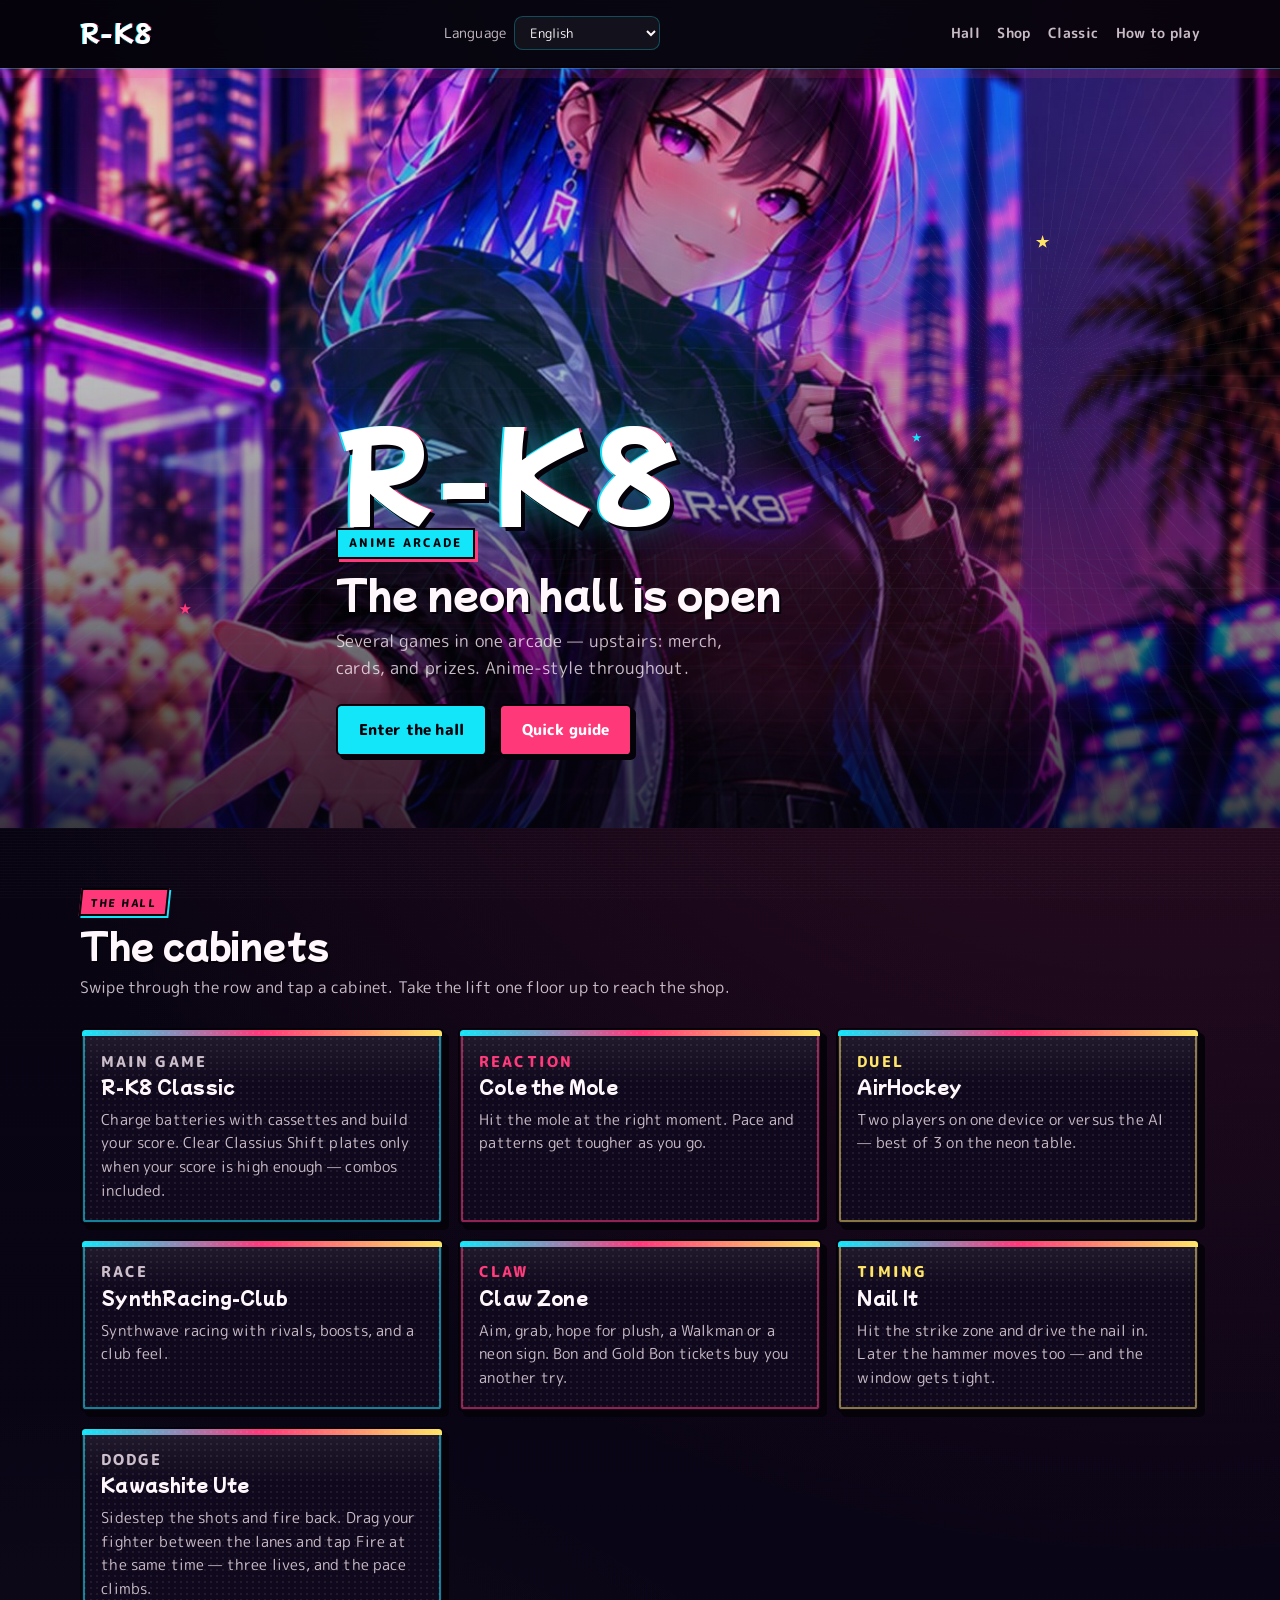
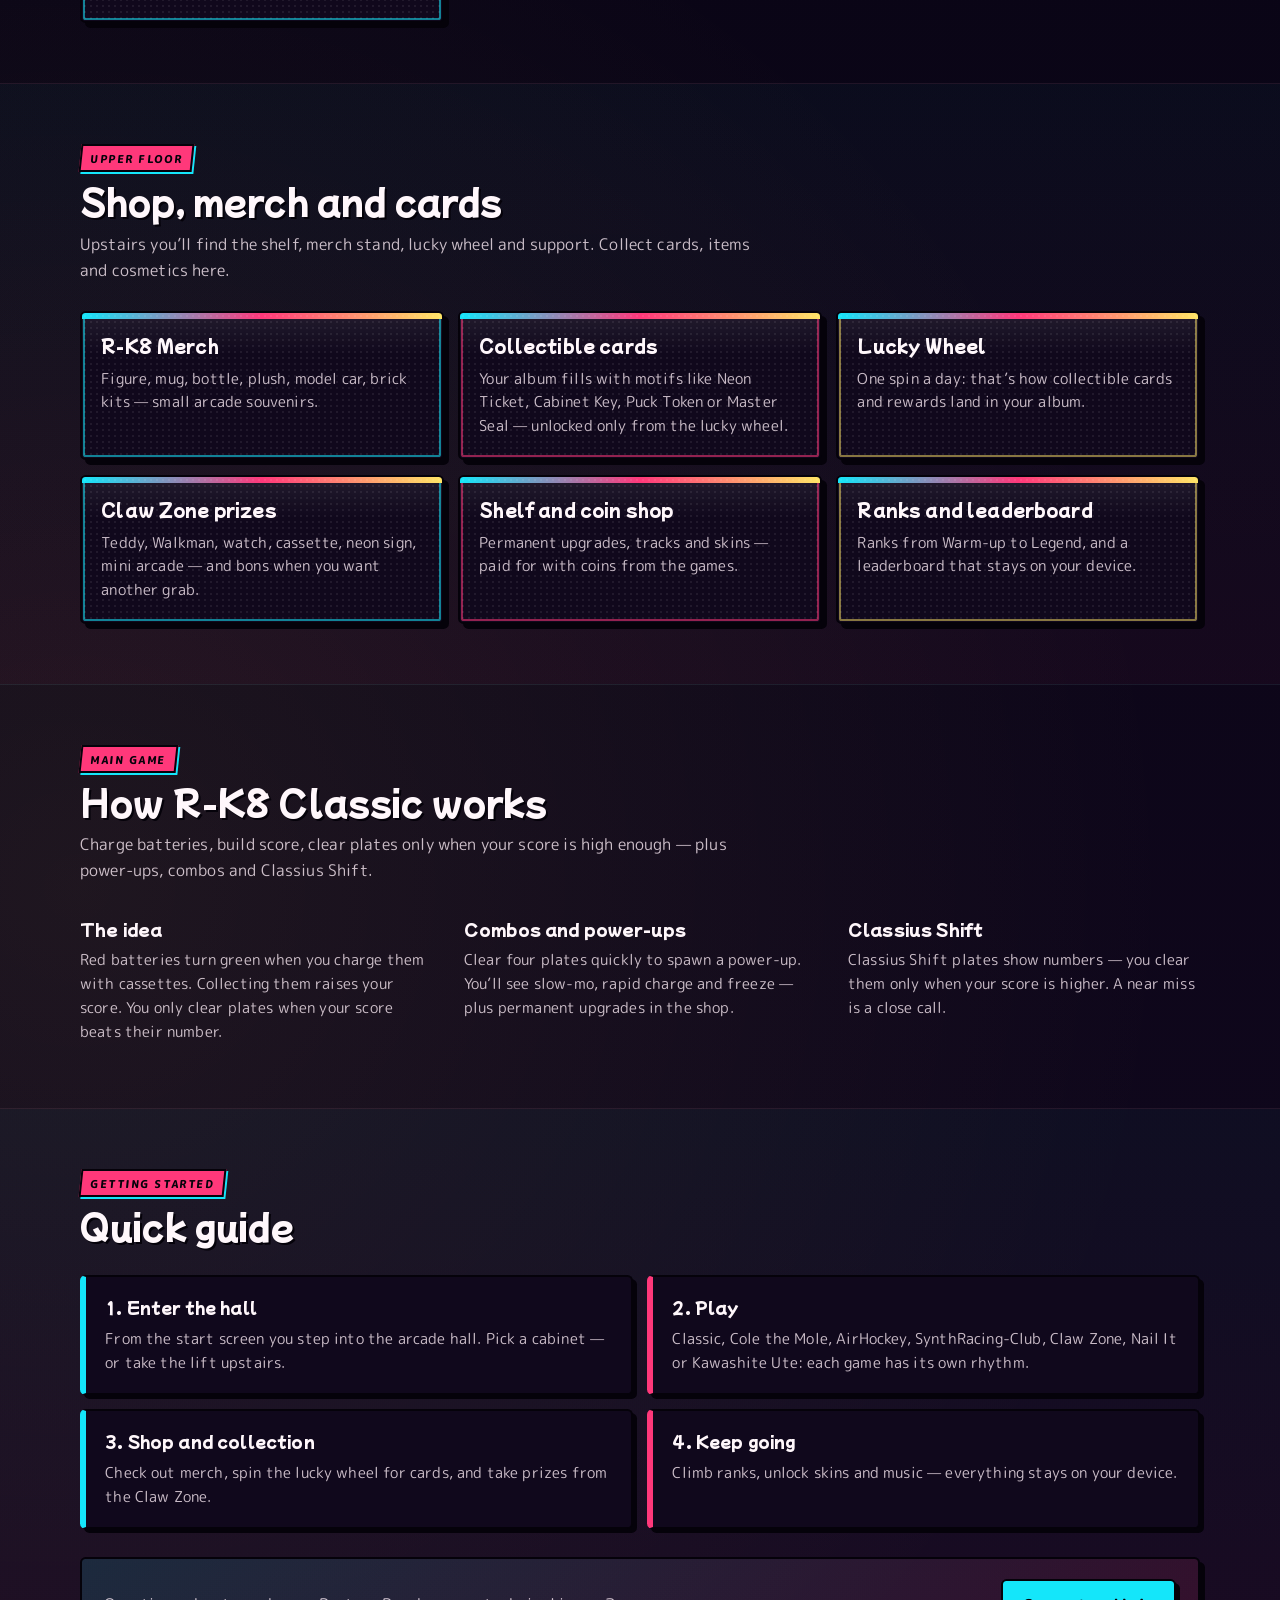
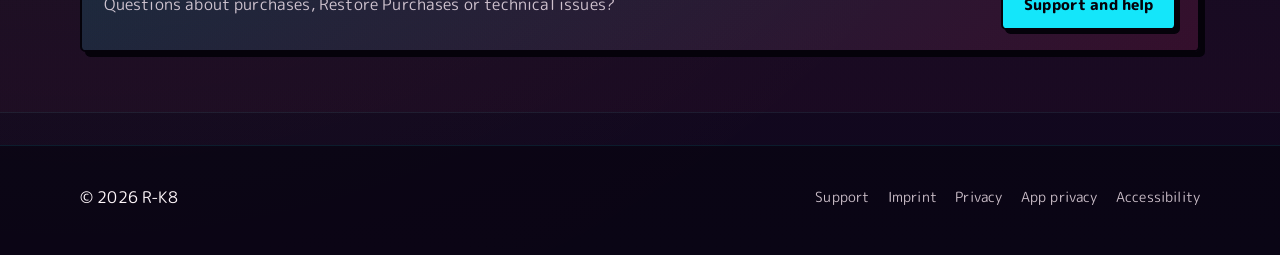
==== index.html @ fbc9bd02 "Add files via upload" ====
<!doctype html>
<html lang="de">
  <head>
    <meta charset="UTF-8" />
    <meta name="viewport" content="width=device-width, initial-scale=1.0" />
    <meta
      name="description"
      data-i18n-meta="metaDescIndex"
      content="R-K8 ist eine Anime-Arcade-Halle fürs iPhone: Classic, Cole the Mole, AirHockey, SynthRacing-Club, Claw Zone, Nail It und Kawashite Ute — dazu Merch, Sammelkarten und Preise."
    />
    <meta name="color-scheme" content="dark" />
    <title data-i18n="metaTitleIndex">R-K8 — Anime-Arcade für iOS</title>
    <link rel="preconnect" href="https://fonts.googleapis.com" />
    <link rel="preconnect" href="https://fonts.gstatic.com" crossorigin />
    <link
      href="https://fonts.googleapis.com/css2?family=M+PLUS+Rounded+1c:wght@400;500;700;800&family=Mochiy+Pop+One&family=Syne:wght@600;700;800&display=swap"
      rel="stylesheet"
    />
    <link rel="stylesheet" href="./styles.css" />
  </head>
  <body class="anime-site">
    <a class="skip-link" href="#main-content" data-i18n="skip">Zum Inhalt springen</a>
    <div class="anime-screen-tone" aria-hidden="true"></div>

    <header class="site-header">
      <nav class="container nav">
        <a class="brand" href="./index.html" aria-label="Startseite">
          <span class="brand-mark">R-K8</span>
        </a>
        <label class="lang-wrap">
          <span data-i18n="langLabel">Sprache</span>
          <select id="language-picker" aria-label="Sprache"></select>
        </label>
        <ul class="nav-links">
          <li><a href="#hall" data-i18n="navHall">Halle</a></li>
          <li><a href="#shop" data-i18n="navShop">Shop</a></li>
          <li><a href="#classic" data-i18n="navClassic">Classic</a></li>
          <li><a href="#how-to-play" data-i18n="navHow">Anleitung</a></li>
        </ul>
      </nav>
    </header>

    <main id="main-content">
      <section class="hero hero--anime">
        <div class="hero-bg" aria-hidden="true">
          <img
            class="hero-photo"
            src="./hero-neon-hall.jpg"
            alt=""
            width="1200"
            height="2594"
            decoding="async"
            fetchpriority="high"
          />
          <div class="hero-bg-shade"></div>
          <div class="hero-glow hero-glow--cyan"></div>
          <div class="hero-glow hero-glow--magenta"></div>
          <div class="hero-cel-grid"></div>
          <div class="hero-speedlines"></div>
          <div class="hero-horizon"></div>
          <span class="hero-spark hero-spark--a"></span>
          <span class="hero-spark hero-spark--b"></span>
          <span class="hero-spark hero-spark--c"></span>
        </div>
        <div class="container hero-copy">
          <p class="hero-brand-signal" aria-hidden="true">R-K8</p>
          <p class="eyebrow" data-i18n="heroEyebrow">Anime-Arcade</p>
          <h1 data-i18n="heroTitle">Willkommen in der Neon-Halle</h1>
          <p class="lead" data-i18n="heroLead">Mehrere Spiele unter einem Dach — und eine Etage höher warten Merch, Karten und Preise. Alles im Anime-Look.</p>
          <div class="cta-row">
            <a class="btn btn-primary" href="#hall" data-i18n="btnHall">Zur Halle</a>
            <a class="btn btn-secondary" href="#how-to-play" data-i18n="btnGuide">Kurz erklärt</a>
          </div>
        </div>
      </section>

      <section id="hall" class="section">
        <div class="container">
          <div class="section-header">
            <p class="section-tag" data-i18n="tagHall">Die Halle</p>
            <h2 data-i18n="secHallTitle">Die Automaten</h2>
            <p class="section-lead" data-i18n="secHallLead">Wisch dich durch die Reihe und tipp einen Automaten an. Mit dem Lift kommst du eine Etage höher in den Shop.</p>
          </div>
          <div class="cabinet-rail" role="list">
            <article class="cel-panel cyan" role="listitem">
              <p class="cel-kicker" data-i18n="cabClassicK">Hauptspiel</p>
              <h3 data-i18n="cabClassicT">R-K8 Classic</h3>
              <p data-i18n="cabClassicD">Mit Kassetten lädst du Batterien auf und sammelst Punkte. Classius-Shift-Platten räumst du nur, wenn dein Score hoch genug ist — Combos inklusive.</p>
            </article>
            <article class="cel-panel magenta" role="listitem">
              <p class="cel-kicker" data-i18n="cabMoleK">Reaktion</p>
              <h3 data-i18n="cabMoleT">Cole the Mole</h3>
              <p data-i18n="cabMoleD">Triff den Maulwurf im richtigen Moment. Tempo und Muster werden von Runde zu Runde kniffliger.</p>
            </article>
            <article class="cel-panel yellow" role="listitem">
              <p class="cel-kicker" data-i18n="cabHockeyK">Duell</p>
              <h3 data-i18n="cabHockeyT">AirHockey</h3>
              <p data-i18n="cabHockeyD">Zu zweit am gleichen Gerät oder gegen die KI — Best of 3 auf dem Neon-Tisch.</p>
            </article>
            <article class="cel-panel cyan" role="listitem">
              <p class="cel-kicker" data-i18n="cabRacingK">Rennen</p>
              <h3 data-i18n="cabRacingT">SynthRacing-Club</h3>
              <p data-i18n="cabRacingD">Synthwave-Rennen mit Gegnern und Boosts — Club-Feeling inklusive.</p>
            </article>
            <article class="cel-panel magenta" role="listitem">
              <p class="cel-kicker" data-i18n="cabClawK">Greifarm</p>
              <h3 data-i18n="cabClawT">Claw Zone</h3>
              <p data-i18n="cabClawD">Ziel, greif, hoff auf Plüsch, Walkman oder Neon-Schild. Mit Bon und Gold-Bon gibt’s weitere Versuche.</p>
            </article>
            <article class="cel-panel yellow" role="listitem">
              <p class="cel-kicker" data-i18n="cabNailK">Timing</p>
              <h3 data-i18n="cabNailT">Nail It</h3>
              <p data-i18n="cabNailD">Triff die Trefferzone und schlag den Nagel ein. Später bewegt sich auch der Hammer — dann wird’s eng.</p>
            </article>
            <article class="cel-panel cyan" role="listitem">
              <p class="cel-kicker" data-i18n="cabUteK">Ausweichen</p>
              <h3 data-i18n="cabUteT">Kawashite Ute</h3>
              <p data-i18n="cabUteD">Weiche den Schüssen aus und gib Feuer zurück. Zieh deine Figur zwischen den Bahnen und tipp gleichzeitig Feuer — drei Leben, das Tempo steigt.</p>
            </article>
          </div>
        </div>
      </section>

      <section id="shop" class="section alt">
        <div class="container">
          <div class="section-header">
            <p class="section-tag" data-i18n="tagShop">Obere Etage</p>
            <h2 data-i18n="secShopTitle">Shop, Merch und Karten</h2>
            <p class="section-lead" data-i18n="secShopLead">Oben findest du Regal, Merch-Stand, Glücksrad und Support. Hier sammelst du Karten, Items und Cosmetics.</p>
          </div>
          <div class="shop-grid">
            <article class="cel-panel cyan">
              <h3 data-i18n="shopMerchT">R-K8 Merch</h3>
              <p data-i18n="shopMerchD">Figur, Tasse, Flasche, Plüsch, Modellauto, Klemmsteine — kleine Hallen-Souvenirs zum Mitnehmen.</p>
            </article>
            <article class="cel-panel magenta">
              <h3 data-i18n="shopCardsT">Sammelkarten</h3>
              <p data-i18n="shopCardsD">Im Album landen Motive wie Neon-Ticket, Automaten-Schlüssel, Puck-Marke oder Meistersiegel — freigespielt nur übers Glücksrad.</p>
            </article>
            <article class="cel-panel yellow">
              <h3 data-i18n="shopWheelT">Glücksrad</h3>
              <p data-i18n="shopWheelD">Einmal am Tag drehen: so kommen die Sammelkarten und Belohnungen ins Album.</p>
            </article>
            <article class="cel-panel cyan">
              <h3 data-i18n="shopItemsT">Preise aus der Claw Zone</h3>
              <p data-i18n="shopItemsD">Teddy, Walkman, Uhr, Kassette, Neon-Schild, Mini-Arcade — und Bons, wenn du nochmal greifen willst.</p>
            </article>
            <article class="cel-panel magenta">
              <h3 data-i18n="shopShelfT">Regal und Münz-Shop</h3>
              <p data-i18n="shopShelfD">Dauerhafte Upgrades, Tracks und Skins — bezahlt mit Münzen aus den Spielen.</p>
            </article>
            <article class="cel-panel yellow">
              <h3 data-i18n="shopProgressT">Ränge und Bestenliste</h3>
              <p data-i18n="shopProgressD">Ränge von Warm-up bis Legende und eine Bestenliste, die nur auf dem Gerät bleibt.</p>
            </article>
          </div>
        </div>
      </section>

      <section id="classic" class="section">
        <div class="container">
          <div class="section-header">
            <p class="section-tag" data-i18n="tagClassic">Hauptspiel</p>
            <h2 data-i18n="secClassicTitle">So funktioniert R-K8 Classic</h2>
            <p class="section-lead" data-i18n="secClassicLead">Batterien aufladen, Punkte sammeln, Platten nur mit genug Score wegräumen — dazu Power-ups, Combos und Classius Shift.</p>
          </div>
          <div class="feature-strip">
            <div>
              <h3 data-i18n="featCoreT">Das Prinzip</h3>
              <p data-i18n="featCoreD">Rote Batterien werden mit Kassetten grün. Einsammeln erhöht den Score. Platten zerstörst du nur, wenn dein Score höher ist als ihre Zahl.</p>
            </div>
            <div>
              <h3 data-i18n="featCombosT">Combos und Power-ups</h3>
              <p data-i18n="featCombosD">Vier Platten in kurzer Zeit freimachen bringt ein Power-up. Es gibt Zeitlupe, Schnell-Ladung und Freeze — plus dauerhafte Upgrades im Shop.</p>
            </div>
            <div>
              <h3 data-i18n="featBossT">Classius Shift</h3>
              <p data-i18n="featBossD">Classius-Shift-Platten tragen Zahlen — weg kommen sie nur, wenn dein Score höher liegt. Knapp vorbei zählt als Close Call.</p>
            </div>
          </div>
        </div>
      </section>

      <section id="how-to-play" class="section alt">
        <div class="container">
          <div class="section-header">
            <p class="section-tag" data-i18n="tagGuide">Einstieg</p>
            <h2 data-i18n="howTitle">Kurz erklärt</h2>
          </div>
          <div class="steps">
            <article class="step">
              <h3 data-i18n="s1t">1. Halle betreten</h3>
              <p data-i18n="s1d">Vom Startbildschirm geht’s in die Arcade-Halle. Such dir einen Automaten — oder nimm den Lift nach oben.</p>
            </article>
            <article class="step">
              <h3 data-i18n="s2t">2. Spielen</h3>
              <p data-i18n="s2d">Classic, Cole the Mole, AirHockey, SynthRacing-Club, Claw Zone, Nail It oder Kawashite Ute: jedes Spiel hat seinen eigenen Rhythmus.</p>
            </article>
            <article class="step">
              <h3 data-i18n="s3t">3. Shop und Sammlung</h3>
              <p data-i18n="s3d">Merch ansehen, Glücksrad drehen (für Karten), Preise aus der Claw Zone mitnehmen.</p>
            </article>
            <article class="step">
              <h3 data-i18n="s4t">4. Weiterkommen</h3>
              <p data-i18n="s4d">Ränge steigern, Skins und Musik freischalten — alles bleibt lokal auf dem Gerät.</p>
            </article>
          </div>

          <div class="support-banner">
            <p data-i18n="supportBanner">Fragen zu Käufen, „Käufe wiederherstellen“ oder technischen Problemen?</p>
            <a class="btn btn-primary" href="./support.html" data-i18n="supportLink">Support und Hilfe</a>
          </div>
        </div>
      </section>
    </main>

    <footer class="site-footer">
      <div class="container footer-grid">
        <p>© <span id="year"></span> R-K8</p>
        <nav aria-label="Rechtliches">
          <a href="./support.html" data-i18n="supportNav">Support</a>
          <a href="./impressum.html" data-i18n="imprint">Impressum</a>
          <a href="./datenschutz.html" data-i18n="privacy">Datenschutz</a>
          <a href="./privacy-policy.html" data-i18n="privacyApp">App-Datenschutz</a>
          <a href="./barrierefreiheit.html" data-i18n="access">Barrierefreiheit</a>
        </nav>
      </div>
    </footer>
    <script src="./locale-packs.js"></script>
    <script src="./marketing-i18n.js"></script>
    <script src="./app.js"></script>
  </body>
</html>
---- styles.css ----
@import url("https://fonts.googleapis.com/css2?family=M+PLUS+Rounded+1c:wght@400;500;700;800&family=Mochiy+Pop+One&family=Syne:wght@600;700;800&display=swap");

:root {
  /* Match ArcadeTheme — anime cel neon */
  --bg-top: #05030c;
  --bg-mid: #0a0516;
  --bg-bottom: #12081f;
  --surface: #10081c;
  --surface-strong: #161022;
  --surface-border: #1a1228;
  --ink: #05020a;
  --text: #fff7fb;
  --text-muted: rgba(255, 240, 248, 0.78);
  --cyan: #14e6fa;
  --cyan-soft: rgba(20, 230, 250, 0.14);
  --cyan-glow: rgba(20, 230, 250, 0.35);
  --magenta: #ff387a;
  --magenta-soft: rgba(255, 56, 122, 0.14);
  --magenta-glow: rgba(255, 56, 122, 0.3);
  --yellow: #ffe566;
  --green: #4dff88;
  --focus: #a7f6ff;
  --font-display: "Mochiy Pop One", "Syne", "Avenir Next", system-ui, sans-serif;
  --font-body: "M PLUS Rounded 1c", "Avenir Next", system-ui, sans-serif;
  --link-legal: #f6f0ff;
  --link-legal-hover: #ffffff;
  --radius: 0.35rem;
  --cel-border: 2.5px;
  --ease-out: cubic-bezier(0.22, 1, 0.36, 1);
}

*,
*::before,
*::after {
  box-sizing: border-box;
}

html {
  scroll-behavior: smooth;
  -webkit-text-size-adjust: 100%;
}

html,
body {
  margin: 0;
  padding: 0;
  max-width: 100%;
  overflow-x: hidden;
}

body {
  font-family: var(--font-body);
  color: var(--text);
  background:
    radial-gradient(ellipse 90% 55% at 50% -10%, rgba(20, 230, 250, 0.2), transparent 52%),
    radial-gradient(circle at 92% 8%, rgba(255, 56, 122, 0.2), transparent 38%),
    radial-gradient(circle at 6% 72%, rgba(255, 229, 102, 0.07), transparent 40%),
    linear-gradient(180deg, var(--bg-top) 0%, var(--bg-mid) 45%, var(--bg-bottom) 100%);
  line-height: 1.6;
  min-height: 100vh;
  letter-spacing: 0.01em;
}

body::before {
  content: "";
  position: fixed;
  inset: 0;
  pointer-events: none;
  z-index: 0;
  opacity: 0.045;
  background-image: repeating-linear-gradient(
    0deg,
    transparent,
    transparent 2px,
    rgba(255, 255, 255, 0.5) 2px,
    rgba(255, 255, 255, 0.5) 3px
  );
}

/* Manga screen-tone wash */
.anime-screen-tone {
  position: fixed;
  inset: 0;
  pointer-events: none;
  z-index: 0;
  opacity: 0.11;
  background-image: radial-gradient(circle, rgba(255, 255, 255, 0.55) 0.9px, transparent 1.1px);
  background-size: 7px 7px;
  mix-blend-mode: soft-light;
}

.container {
  position: relative;
  z-index: 1;
  width: min(1120px, 92%);
  margin: 0 auto;
}

.skip-link {
  position: absolute;
  left: -9999px;
}

.skip-link:focus {
  left: 1rem;
  top: 1rem;
  background: #000;
  color: #fff;
  padding: 0.6rem 0.9rem;
  border-radius: 0.5rem;
  z-index: 1000;
}

.site-header {
  position: sticky;
  top: 0;
  background: rgba(5, 3, 12, 0.88);
  border-bottom: var(--cel-border) solid var(--ink);
  box-shadow:
    0 0 0 1px rgba(20, 230, 250, 0.35),
    0 10px 0 rgba(255, 56, 122, 0.12);
  z-index: 20;
}

.nav {
  display: flex;
  align-items: center;
  justify-content: space-between;
  gap: 1rem;
  padding: 0.9rem 0;
}

.brand {
  display: inline-flex;
  align-items: center;
  color: var(--text);
  text-decoration: none;
}

.brand-mark {
  font-family: var(--font-display);
  font-weight: 400;
  font-size: 1.45rem;
  letter-spacing: 0.06em;
  color: #fff;
  text-shadow:
    2px 2px 0 var(--ink),
    -1px 0 0 var(--cyan),
    1px 0 0 var(--magenta);
}

.nav-links {
  list-style: none;
  display: flex;
  margin: 0;
  padding: 0;
  gap: 0.35rem 1.1rem;
  flex-wrap: wrap;
}

.nav-links a {
  color: var(--text-muted);
  text-decoration: none;
  font-size: 0.9rem;
  font-weight: 700;
  letter-spacing: 0.02em;
  transition: color 0.2s var(--ease-out);
}

.nav-links a:hover {
  color: var(--cyan);
}

.lang-wrap {
  display: inline-flex;
  align-items: center;
  gap: 0.5rem;
  color: var(--text-muted);
  font-size: 0.85rem;
}

.lang-wrap select {
  background: rgba(255, 255, 255, 0.05);
  color: var(--text);
  border: 1px solid rgba(20, 230, 250, 0.28);
  border-radius: 0.55rem;
  padding: 0.4rem 0.7rem;
  font-family: var(--font-body);
}

/* —— Hero: one composition, brand first —— */
.hero--anime {
  position: relative;
  min-height: min(92vh, 760px);
  display: flex;
  align-items: flex-end;
  padding: 0 0 4.5rem;
  overflow: hidden;
}

.hero-bg {
  position: absolute;
  inset: 0;
  z-index: 0;
  overflow: hidden;
  background-color: #05030c;
}

.hero-photo {
  position: absolute;
  inset: 0;
  width: 100%;
  height: 100%;
  object-fit: cover;
  object-position: center 18%;
  display: block;
  pointer-events: none;
}

.hero-bg-shade {
  position: absolute;
  inset: 0;
  z-index: 1;
  pointer-events: none;
  background: linear-gradient(
    180deg,
    rgba(5, 3, 12, 0.08) 0%,
    rgba(5, 3, 12, 0.28) 42%,
    rgba(5, 3, 12, 0.78) 100%
  );
}

.hero-glow {
  position: absolute;
  border-radius: 50%;
  filter: blur(36px);
  pointer-events: none;
  opacity: 0.35;
  z-index: 1;
}

.hero-glow--cyan {
  width: 42%;
  height: 40%;
  top: 18%;
  left: 22%;
  background: rgba(20, 230, 250, 0.32);
  animation: heroPulse 6.5s ease-in-out infinite;
}

.hero-glow--magenta {
  width: 38%;
  height: 36%;
  bottom: 12%;
  right: 14%;
  background: rgba(255, 56, 122, 0.3);
  animation: heroPulse 6.5s ease-in-out infinite 1.1s;
}

.hero-cel-grid {
  position: absolute;
  inset: 0;
  opacity: 0.06;
  z-index: 1;
  background-image:
    linear-gradient(rgba(20, 230, 250, 0.45) 1px, transparent 1px),
    linear-gradient(90deg, rgba(255, 56, 122, 0.35) 1px, transparent 1px);
  background-size: 40px 40px;
  mask-image: linear-gradient(180deg, transparent, #000 30%, #000 70%, transparent);
  -webkit-mask-image: linear-gradient(180deg, transparent, #000 30%, #000 70%, transparent);
  animation: gridDrift 22s linear infinite;
}

.hero-speedlines {
  position: absolute;
  inset: -10% -5%;
  opacity: 0.08;
  z-index: 1;
  background: repeating-conic-gradient(
    from 0deg at 78% 42%,
    transparent 0deg 3deg,
    rgba(255, 255, 255, 0.55) 3deg 3.35deg
  );
  mask-image: radial-gradient(circle at 78% 42%, #000 0%, transparent 58%);
  -webkit-mask-image: radial-gradient(circle at 78% 42%, #000 0%, transparent 58%);
  animation: speedSpin 18s linear infinite;
  pointer-events: none;
}

.hero-spark {
  position: absolute;
  width: 14px;
  height: 14px;
  z-index: 1;
  background: var(--yellow);
  clip-path: polygon(50% 0%, 61% 35%, 98% 35%, 68% 57%, 79% 91%, 50% 70%, 21% 91%, 32% 57%, 2% 35%, 39% 35%);
  filter: drop-shadow(0 0 6px rgba(255, 229, 102, 0.7));
  animation: sparkPop 2.8s ease-in-out infinite;
  pointer-events: none;
}

.hero-spark--a {
  top: 22%;
  right: 18%;
}
.hero-spark--b {
  top: 48%;
  right: 28%;
  width: 10px;
  height: 10px;
  animation-delay: 0.7s;
  background: var(--cyan);
}
.hero-spark--c {
  bottom: 28%;
  left: 14%;
  width: 12px;
  height: 12px;
  animation-delay: 1.3s;
  background: var(--magenta);
}

.hero-horizon {
  position: absolute;
  left: -12%;
  right: -12%;
  bottom: -22%;
  height: 58%;
  z-index: 1;
  background:
    repeating-linear-gradient(
      90deg,
      transparent,
      transparent 28px,
      rgba(20, 230, 250, 0.28) 28px,
      rgba(20, 230, 250, 0.28) 30px
    ),
    repeating-linear-gradient(
      0deg,
      transparent,
      transparent 22px,
      rgba(255, 56, 122, 0.18) 22px,
      rgba(255, 56, 122, 0.18) 24px
    );
  transform: perspective(480px) rotateX(58deg);
  transform-origin: center top;
  opacity: 0.18;
  mask-image: linear-gradient(180deg, rgba(0, 0, 0, 0.95), transparent 90%);
  -webkit-mask-image: linear-gradient(180deg, rgba(0, 0, 0, 0.95), transparent 90%);
  pointer-events: none;
}

.hero-copy {
  position: relative;
  z-index: 2;
  max-width: 38rem;
  padding-top: 6rem;
}

.hero-brand-signal {
  margin: 0 0 0.35rem;
  font-family: var(--font-display);
  font-weight: 400;
  font-size: clamp(3.6rem, 14vw, 7.2rem);
  line-height: 0.92;
  letter-spacing: 0.02em;
  color: #fff;
  -webkit-text-stroke: 0;
  text-shadow:
    4px 4px 0 var(--ink),
    -2px 0 0 var(--cyan),
    2px 0 0 var(--magenta),
    0 0 28px rgba(20, 230, 250, 0.35);
  animation: brandIn 0.9s var(--ease-out) both;
}

.eyebrow {
  margin: 0 0 0.65rem;
  display: inline-block;
  padding: 0.28rem 0.7rem;
  font-size: 0.72rem;
  font-weight: 800;
  letter-spacing: 0.18em;
  text-transform: uppercase;
  color: var(--ink);
  background: var(--cyan);
  border: 2px solid var(--ink);
  box-shadow: 3px 3px 0 var(--magenta);
  transform: skewX(-8deg);
  animation: fadeUp 0.7s var(--ease-out) 0.12s both;
}

.hero-copy h1 {
  margin: 0 0 0.85rem;
  font-family: var(--font-display);
  font-weight: 400;
  font-size: clamp(1.55rem, 4.2vw, 2.35rem);
  line-height: 1.2;
  color: var(--text);
  text-shadow: 2px 2px 0 var(--ink);
  animation: fadeUp 0.7s var(--ease-out) 0.2s both;
}

.lead {
  margin: 0 0 1.4rem;
  color: var(--text-muted);
  font-size: 1.05rem;
  max-width: 36ch;
  animation: fadeUp 0.7s var(--ease-out) 0.28s both;
}

.cta-row {
  display: flex;
  flex-wrap: wrap;
  gap: 0.75rem;
  animation: fadeUp 0.7s var(--ease-out) 0.36s both;
}

.btn {
  display: inline-flex;
  align-items: center;
  justify-content: center;
  padding: 0.75rem 1.3rem;
  border-radius: var(--radius);
  font-family: var(--font-body);
  font-weight: 800;
  font-size: 0.92rem;
  text-decoration: none;
  border: var(--cel-border) solid var(--ink);
  box-shadow: 4px 4px 0 var(--ink);
  transition: transform 0.15s var(--ease-out), box-shadow 0.15s var(--ease-out), background 0.15s;
}

.btn-primary {
  background: var(--cyan);
  color: var(--ink);
}

.btn-primary:hover {
  transform: translate(-2px, -2px);
  box-shadow: 6px 6px 0 var(--ink);
}

.btn-secondary {
  background: var(--magenta);
  color: #fff;
}

.btn-secondary:hover {
  transform: translate(-2px, -2px);
  box-shadow: 6px 6px 0 var(--ink);
  background: #ff4f8a;
}

.section {
  padding: 3.75rem 0;
}

.section.alt {
  background: linear-gradient(180deg, rgba(20, 230, 250, 0.03), rgba(255, 56, 122, 0.04));
  border-block: 1px solid rgba(255, 255, 255, 0.05);
}

.section-header {
  margin-bottom: 1.75rem;
  max-width: 42rem;
}

.section-tag {
  margin: 0 0 0.55rem;
  display: inline-block;
  padding: 0.22rem 0.55rem;
  font-size: 0.68rem;
  font-weight: 800;
  letter-spacing: 0.14em;
  text-transform: uppercase;
  color: var(--ink);
  background: var(--magenta);
  border: 2px solid var(--ink);
  box-shadow: 2px 2px 0 var(--cyan);
  transform: skewX(-6deg);
}

.section-header h2 {
  margin: 0 0 0.55rem;
  font-family: var(--font-display);
  font-size: clamp(1.55rem, 3.5vw, 2.1rem);
  font-weight: 400;
  line-height: 1.2;
  text-shadow: 2px 2px 0 var(--ink);
}

.section-lead {
  margin: 0;
  color: var(--text-muted);
  font-size: 1.02rem;
}

.cabinet-rail,
.shop-grid {
  display: grid;
  gap: 0.9rem;
}

.cabinet-rail {
  grid-template-columns: repeat(3, minmax(0, 1fr));
}

.shop-grid {
  grid-template-columns: repeat(3, minmax(0, 1fr));
}

.cel-panel {
  position: relative;
  padding: 1.2rem 1.2rem 1.3rem;
  border: var(--cel-border) solid var(--ink);
  border-radius: var(--radius);
  background:
    linear-gradient(180deg, rgba(255, 255, 255, 0.08) 0%, transparent 28%),
    var(--surface);
  box-shadow: 5px 5px 0 var(--ink);
  overflow: hidden;
}

.cel-panel::before {
  content: "";
  position: absolute;
  top: 0;
  left: 0;
  right: 0;
  height: 6px;
  background: linear-gradient(90deg, var(--cyan), var(--magenta), var(--yellow));
}

.cel-panel::after {
  content: "";
  position: absolute;
  inset: 0;
  pointer-events: none;
  opacity: 0.07;
  background-image: radial-gradient(circle, #fff 0.8px, transparent 1px);
  background-size: 6px 6px;
}

.cel-panel.cyan {
  border-color: var(--ink);
  outline: 2px solid rgba(20, 230, 250, 0.55);
  outline-offset: -5px;
}
.cel-panel.magenta {
  border-color: var(--ink);
  outline: 2px solid rgba(255, 56, 122, 0.55);
  outline-offset: -5px;
}
.cel-panel.yellow {
  border-color: var(--ink);
  outline: 2px solid rgba(255, 229, 102, 0.5);
  outline-offset: -5px;
}

.cel-kicker {
  margin: 0 0 0.35rem;
  font-size: 0.68rem;
  font-weight: 800;
  letter-spacing: 0.14em;
  text-transform: uppercase;
  color: var(--cyan);
}

.cel-panel.magenta .cel-kicker {
  color: var(--magenta);
}

.cel-panel.yellow .cel-kicker {
  color: var(--yellow);
}

.cel-panel h3 {
  margin: 0 0 0.45rem;
  font-family: var(--font-display);
  font-size: 1.08rem;
  font-weight: 400;
}

.cel-panel p {
  margin: 0;
  color: var(--text-muted);
  font-size: 0.92rem;
}

.feature-strip {
  display: grid;
  grid-template-columns: repeat(3, minmax(0, 1fr));
  gap: 1.5rem 2rem;
  padding: 0.25rem 0;
}

.feature-strip h3 {
  margin: 0 0 0.4rem;
  font-family: var(--font-display);
  font-size: 1.02rem;
  font-weight: 400;
}

.feature-strip p {
  margin: 0;
  color: var(--text-muted);
  font-size: 0.94rem;
}

.steps {
  display: grid;
  grid-template-columns: repeat(2, minmax(0, 1fr));
  gap: 0.9rem;
}

.step {
  padding: 1.15rem 1.2rem;
  border: var(--cel-border) solid var(--ink);
  border-left: 6px solid var(--cyan);
  background: var(--surface);
  border-radius: var(--radius);
  box-shadow: 4px 4px 0 var(--ink);
}

.step:nth-child(even) {
  border-left-color: var(--magenta);
}

.step h3 {
  margin: 0 0 0.4rem;
  font-family: var(--font-display);
  font-size: 1rem;
  font-weight: 400;
}

.step p {
  margin: 0;
  color: var(--text-muted);
  font-size: 0.92rem;
}

.support-banner {
  margin-top: 1.75rem;
  padding: 1.25rem 1.35rem;
  border-radius: var(--radius);
  border: var(--cel-border) solid var(--ink);
  background: linear-gradient(135deg, rgba(20, 230, 250, 0.12), rgba(255, 56, 122, 0.12));
  box-shadow: 5px 5px 0 var(--ink);
  display: flex;
  flex-wrap: wrap;
  align-items: center;
  justify-content: space-between;
  gap: 0.95rem;
}

.support-banner p {
  margin: 0;
  color: var(--text-muted);
  max-width: 52ch;
}

.site-footer {
  border-top: 1px solid rgba(20, 230, 250, 0.1);
  margin-top: 2rem;
  background: rgba(5, 2, 14, 0.55);
}

.footer-grid {
  display: flex;
  justify-content: space-between;
  align-items: center;
  gap: 1rem;
  padding: 1.4rem 0 1.8rem;
}

.footer-grid nav {
  display: flex;
  gap: 0.85rem 1.15rem;
  flex-wrap: wrap;
}

.footer-grid a {
  color: var(--text-muted);
  text-decoration: none;
  font-size: 0.9rem;
}

.footer-grid a:hover {
  color: var(--cyan);
}

/* Legacy card helpers (legal / older blocks) */
.card {
  padding: 1.1rem;
  border-radius: var(--radius);
  border: 1px solid var(--surface-border);
  background: var(--surface);
}

.card h3 {
  margin: 0 0 0.4rem;
  font-family: var(--font-display);
}

.card p {
  margin: 0;
  color: var(--text-muted);
  font-size: 0.94rem;
}

.legal-main {
  padding: 2.6rem 0 3.4rem;
}

.legal-main h1 {
  margin-bottom: 1.2rem;
  color: var(--text);
  font-family: var(--font-display);
}

.legal-grid {
  display: grid;
  gap: 0.95rem;
}

.legal-meta {
  color: var(--text-muted);
  font-size: 0.92rem;
  margin: -0.35rem 0 1.35rem;
}

.legal-card {
  padding: 1.1rem 1.2rem;
  border-radius: var(--radius);
  border: 1px solid var(--surface-border);
  background: var(--surface);
}

.legal-card h2 {
  margin: 0 0 0.5rem;
  font-family: var(--font-display);
  font-size: 1.1rem;
}

.legal-card p {
  margin: 0;
  color: var(--text-muted);
}

.legal-card ul {
  margin: 0.35rem 0 0.65rem;
  padding-left: 1.2rem;
  color: var(--text-muted);
}

.legal-card li {
  margin-bottom: 0.45rem;
}

.legal-card a,
.legal-links a,
.legal-meta a {
  color: var(--link-legal);
  font-weight: 600;
  text-decoration: underline;
  text-decoration-thickness: 1.5px;
  text-underline-offset: 0.2em;
  text-decoration-color: rgba(255, 255, 255, 0.4);
}

.legal-card a:hover,
.legal-links a:hover,
.legal-meta a:hover {
  color: var(--link-legal-hover);
  text-decoration-color: var(--magenta);
}

.legal-links__sep {
  color: var(--text-muted);
  margin: 0 0.35rem;
}

a:focus-visible,
button:focus-visible,
select:focus-visible {
  outline: 2px solid var(--focus);
  outline-offset: 2px;
  border-radius: 0.45rem;
}

@keyframes heroPulse {
  0%,
  100% {
    opacity: 0.7;
    transform: scale(1);
  }
  50% {
    opacity: 1;
    transform: scale(1.06);
  }
}

@keyframes gridDrift {
  from {
    background-position: 0 0;
  }
  to {
    background-position: 40px 40px;
  }
}

@keyframes speedSpin {
  from {
    transform: rotate(0deg);
  }
  to {
    transform: rotate(360deg);
  }
}

@keyframes sparkPop {
  0%,
  100% {
    opacity: 0.35;
    transform: scale(0.7) rotate(0deg);
  }
  50% {
    opacity: 1;
    transform: scale(1.15) rotate(18deg);
  }
}

@keyframes brandIn {
  from {
    opacity: 0;
    transform: translateY(18px) scale(0.96);
  }
  to {
    opacity: 1;
    transform: none;
  }
}

@keyframes fadeUp {
  from {
    opacity: 0;
    transform: translateY(12px);
  }
  to {
    opacity: 1;
    transform: none;
  }
}

@media (max-width: 960px) {
  .cabinet-rail,
  .shop-grid,
  .feature-strip,
  .steps {
    grid-template-columns: 1fr;
  }

  .hero--anime {
    min-height: min(88vh, 640px);
    padding-bottom: 3.2rem;
  }

  .hero-brand-signal {
    font-size: clamp(3rem, 18vw, 4.8rem);
  }
}

@media (max-width: 860px) {
  .nav {
    flex-direction: column;
    align-items: flex-start;
  }

  .lang-wrap {
    width: 100%;
    justify-content: space-between;
  }

  .nav-links {
    width: 100%;
  }

  .footer-grid {
    flex-direction: column;
    align-items: flex-start;
  }
}

@media (max-width: 430px) {
  .container {
    width: min(1120px, 94%);
  }

  .cta-row {
    width: 100%;
  }

  .btn {
    width: 100%;
    text-align: center;
  }

  .lang-wrap {
    flex-direction: column;
    align-items: flex-start;
  }

  .lang-wrap select {
    width: 100%;
  }
}

@media (min-width: 961px) {
  .site-header {
    backdrop-filter: blur(16px);
    -webkit-backdrop-filter: blur(16px);
  }
}

@media (max-width: 960px), (hover: none) and (pointer: coarse) {
  .btn:hover {
    transform: none;
  }

  .section {
    content-visibility: auto;
    contain-intrinsic-size: auto 420px;
  }
}

@media (prefers-reduced-motion: reduce) {
  html {
    scroll-behavior: auto;
  }

  .hero-glow,
  .hero-cel-grid,
  .hero-speedlines,
  .hero-spark,
  .hero-brand-signal,
  .eyebrow,
  .hero-copy h1,
  .lead,
  .cta-row {
    animation: none !important;
  }

  *,
  *::before,
  *::after {
    animation-duration: 0.01ms !important;
    animation-iteration-count: 1 !important;
    transition-duration: 0.01ms !important;
  }
}
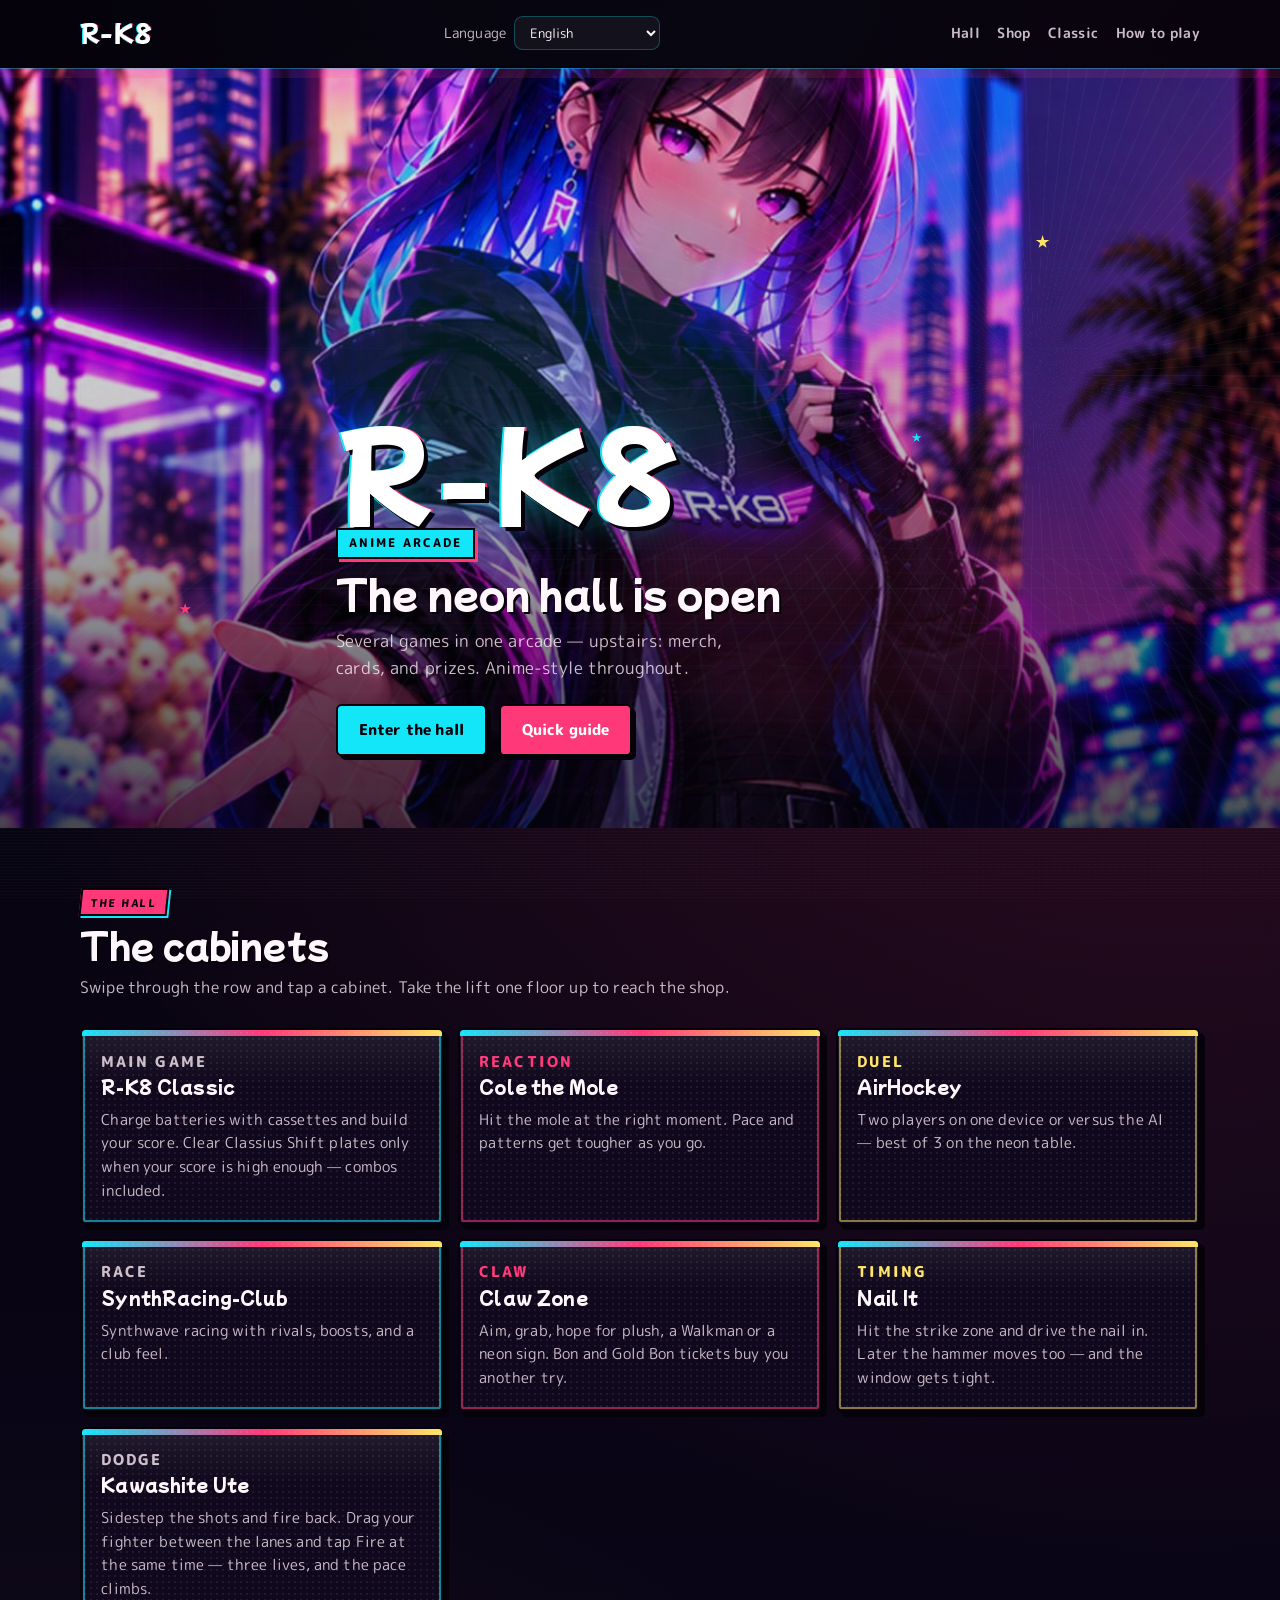
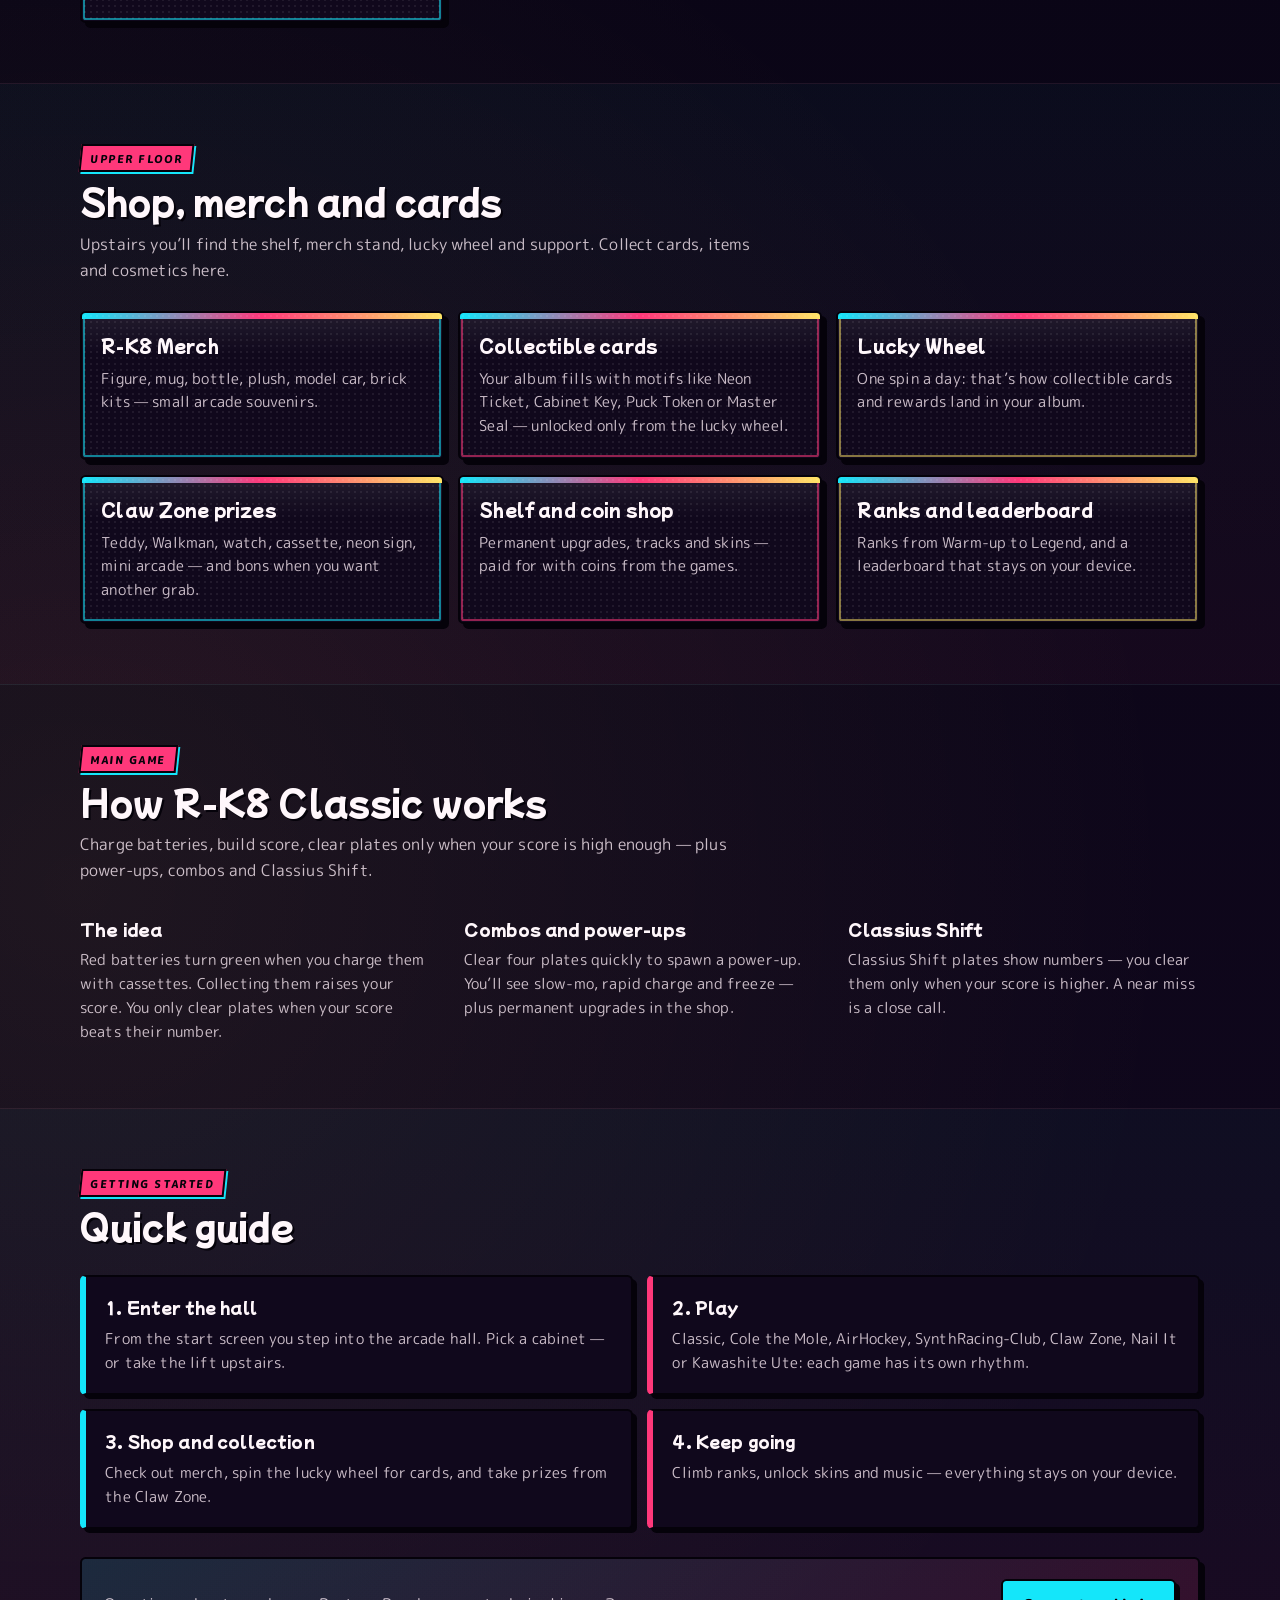
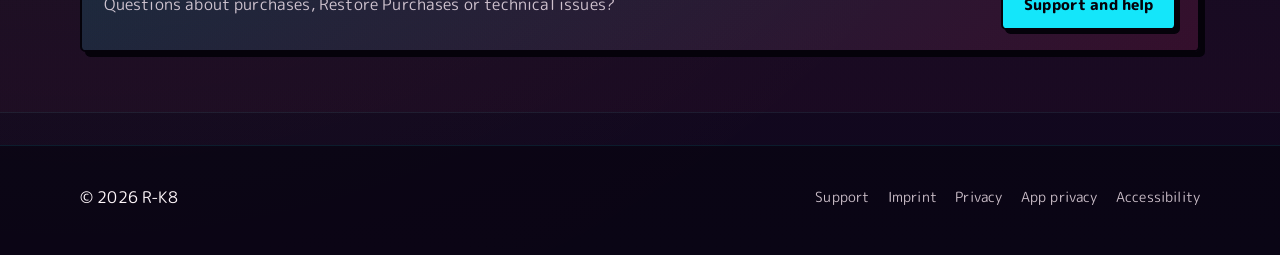
==== commit c9aeee55: "Add files via upload" ====
--- a/index.html
+++ b/index.html
@@ -45,7 +45,7 @@
         <div class="hero-bg" aria-hidden="true">
           <img
             class="hero-photo"
-            src="./hero-neon-hall.jpg"
+            src="https://hshim10.github.io/R-K8/hero-neon-hall.jpg"
             alt=""
             width="1200"
             height="2594"
--- a/styles.css
+++ b/styles.css
@@ -204,6 +204,10 @@
   z-index: 0;
   overflow: hidden;
   background-color: #05030c;
+  background-image: url("https://hshim10.github.io/R-K8/hero-neon-hall.jpg");
+  background-size: cover;
+  background-position: center 18%;
+  background-repeat: no-repeat;
 }
 
 .hero-photo {
@@ -215,6 +219,7 @@
   object-position: center 18%;
   display: block;
   pointer-events: none;
+  z-index: 0;
 }
 
 .hero-bg-shade {
@@ -224,9 +229,9 @@
   pointer-events: none;
   background: linear-gradient(
     180deg,
-    rgba(5, 3, 12, 0.08) 0%,
-    rgba(5, 3, 12, 0.28) 42%,
-    rgba(5, 3, 12, 0.78) 100%
+    rgba(5, 3, 12, 0.05) 0%,
+    rgba(5, 3, 12, 0.22) 45%,
+    rgba(5, 3, 12, 0.72) 100%
   );
 }
 
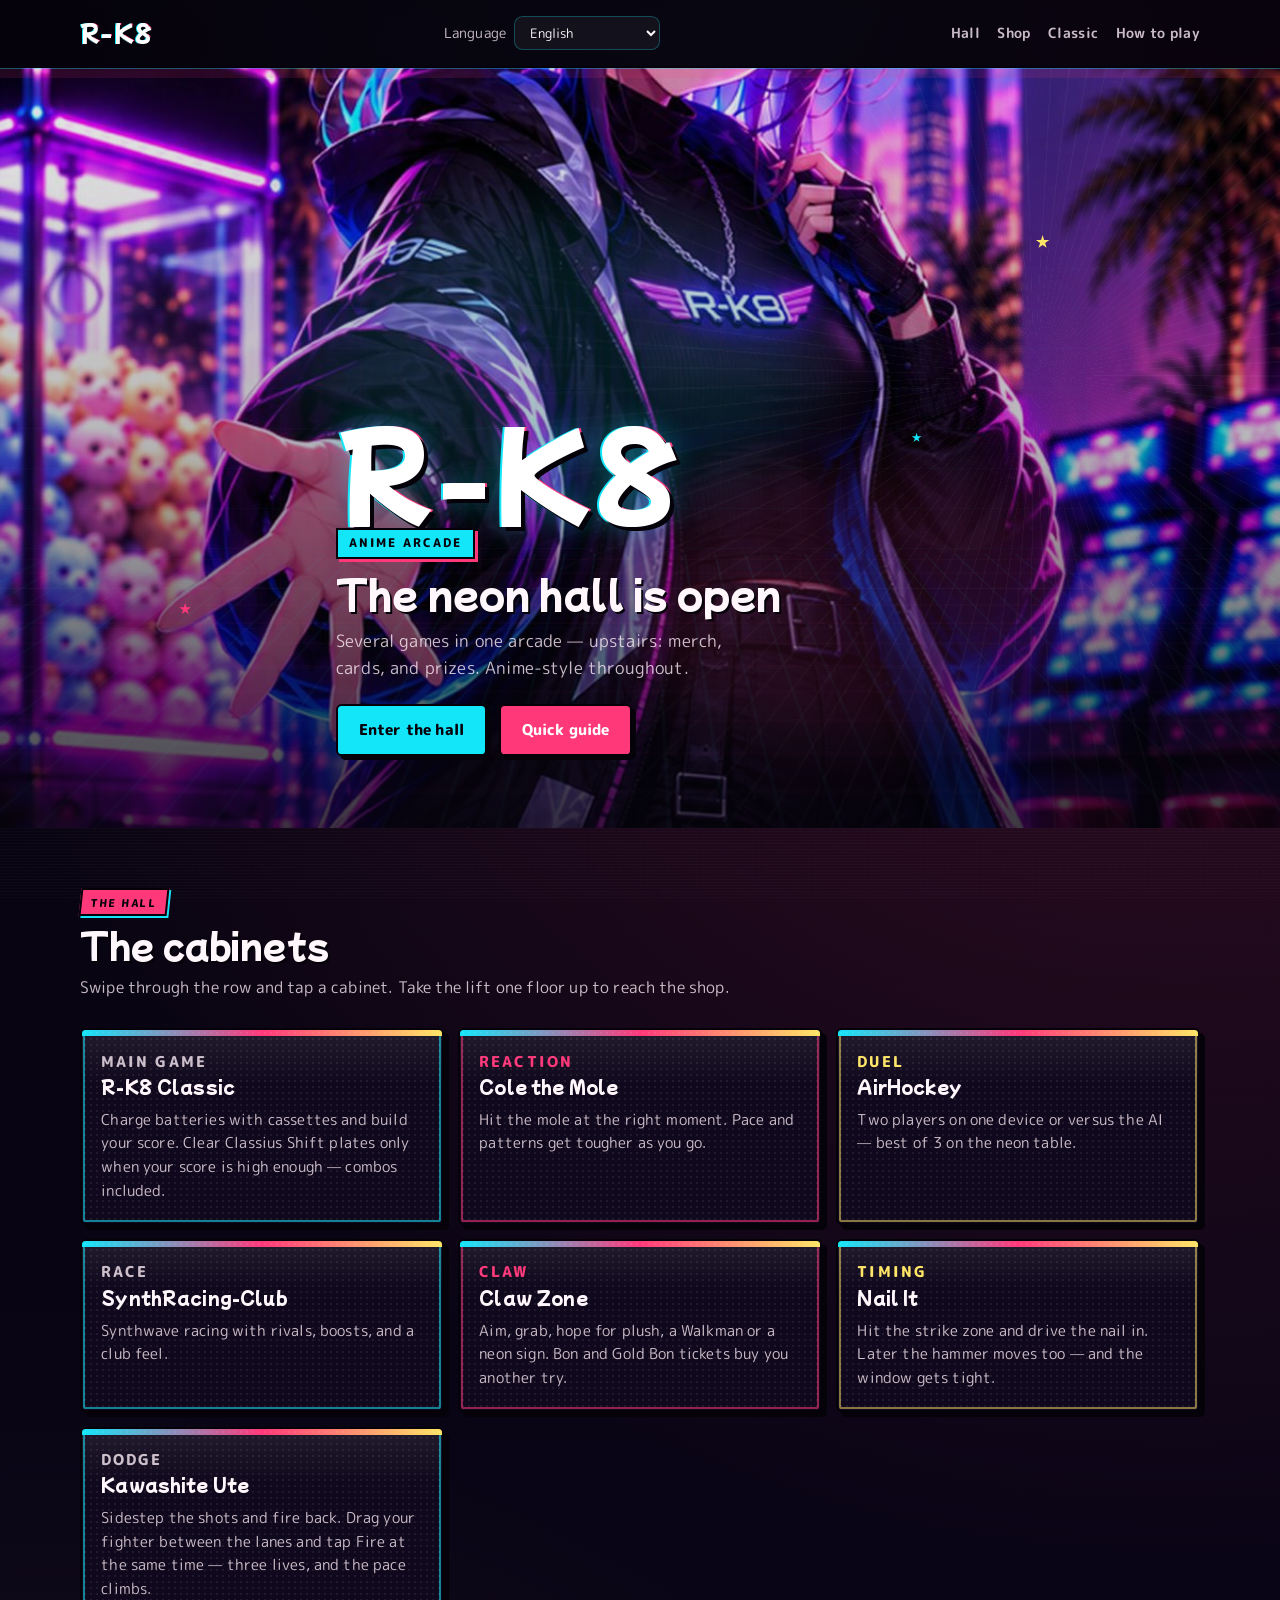
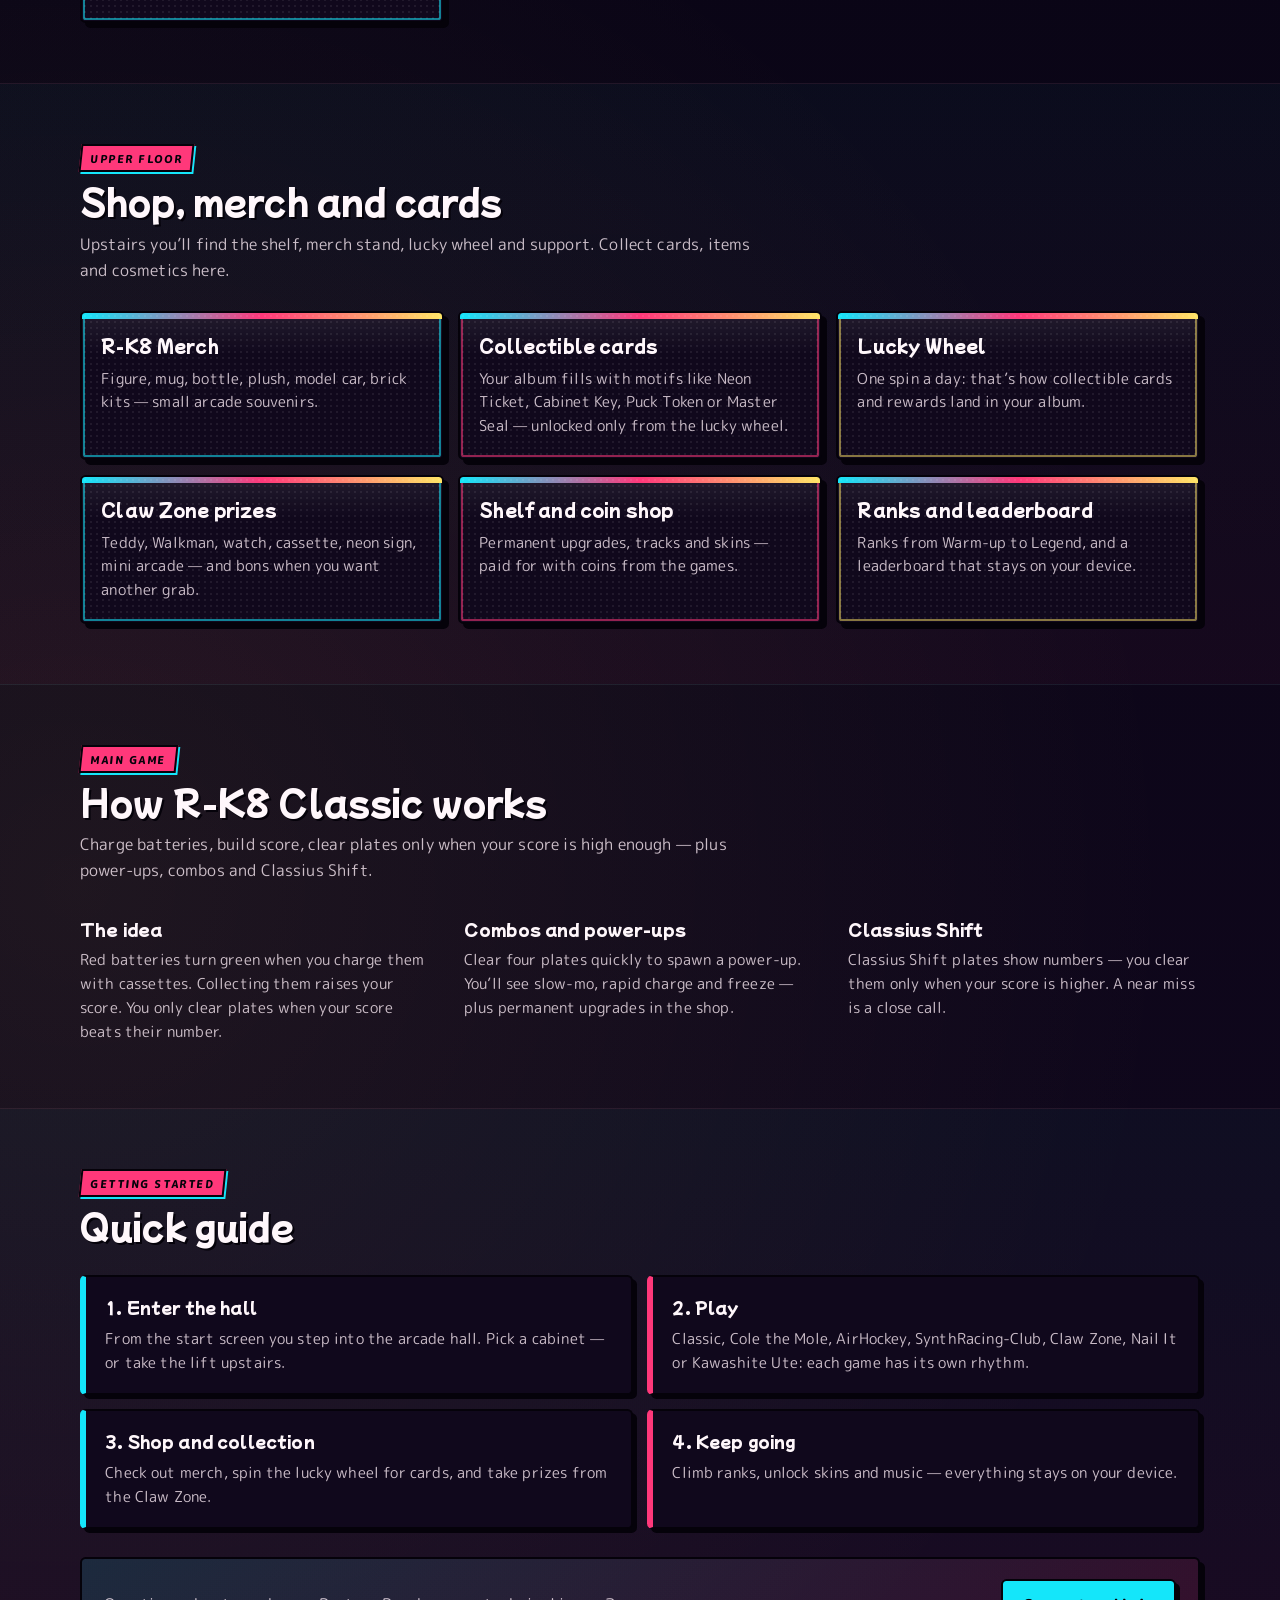
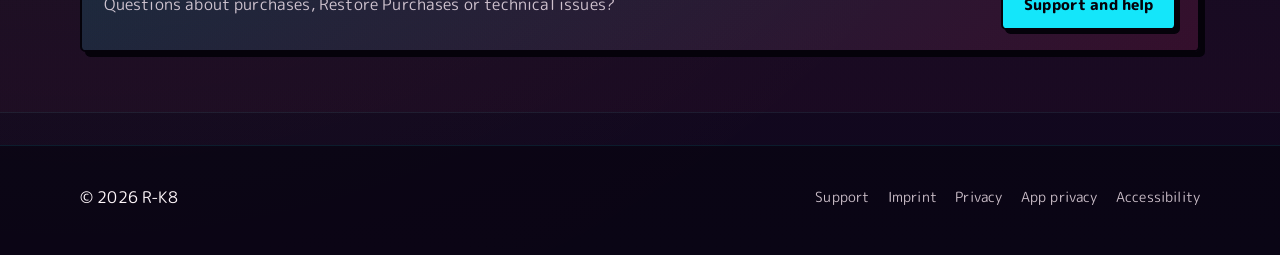
==== commit c8b4a9d7: "Add files via upload" ====
--- a/index.html
+++ b/index.html
@@ -43,15 +43,19 @@
     <main id="main-content">
       <section class="hero hero--anime">
         <div class="hero-bg" aria-hidden="true">
-          <img
-            class="hero-photo"
-            src="https://hshim10.github.io/R-K8/hero-neon-hall.jpg"
-            alt=""
-            width="1200"
-            height="2594"
-            decoding="async"
-            fetchpriority="high"
-          />
+          <video
+            class="hero-photo hero-video"
+            autoplay
+            muted
+            loop
+            playsinline
+            preload="metadata"
+            poster="./hero-neon-hall.jpg"
+            width="720"
+            height="1560"
+          >
+            <source src="./hero-preview.mp4" type="video/mp4" />
+          </video>
           <div class="hero-bg-shade"></div>
           <div class="hero-glow hero-glow--cyan"></div>
           <div class="hero-glow hero-glow--magenta"></div>
--- a/styles.css
+++ b/styles.css
@@ -216,10 +216,20 @@
   width: 100%;
   height: 100%;
   object-fit: cover;
-  object-position: center 18%;
+  object-position: center 28%;
   display: block;
   pointer-events: none;
   z-index: 0;
+}
+
+.hero-video {
+  background: transparent;
+}
+
+@media (prefers-reduced-motion: reduce) {
+  .hero-video {
+    display: none;
+  }
 }
 
 .hero-bg-shade {
@@ -229,9 +239,9 @@
   pointer-events: none;
   background: linear-gradient(
     180deg,
-    rgba(5, 3, 12, 0.05) 0%,
-    rgba(5, 3, 12, 0.22) 45%,
-    rgba(5, 3, 12, 0.72) 100%
+    rgba(5, 3, 12, 0.08) 0%,
+    rgba(5, 3, 12, 0.28) 48%,
+    rgba(5, 3, 12, 0.78) 100%
   );
 }
 
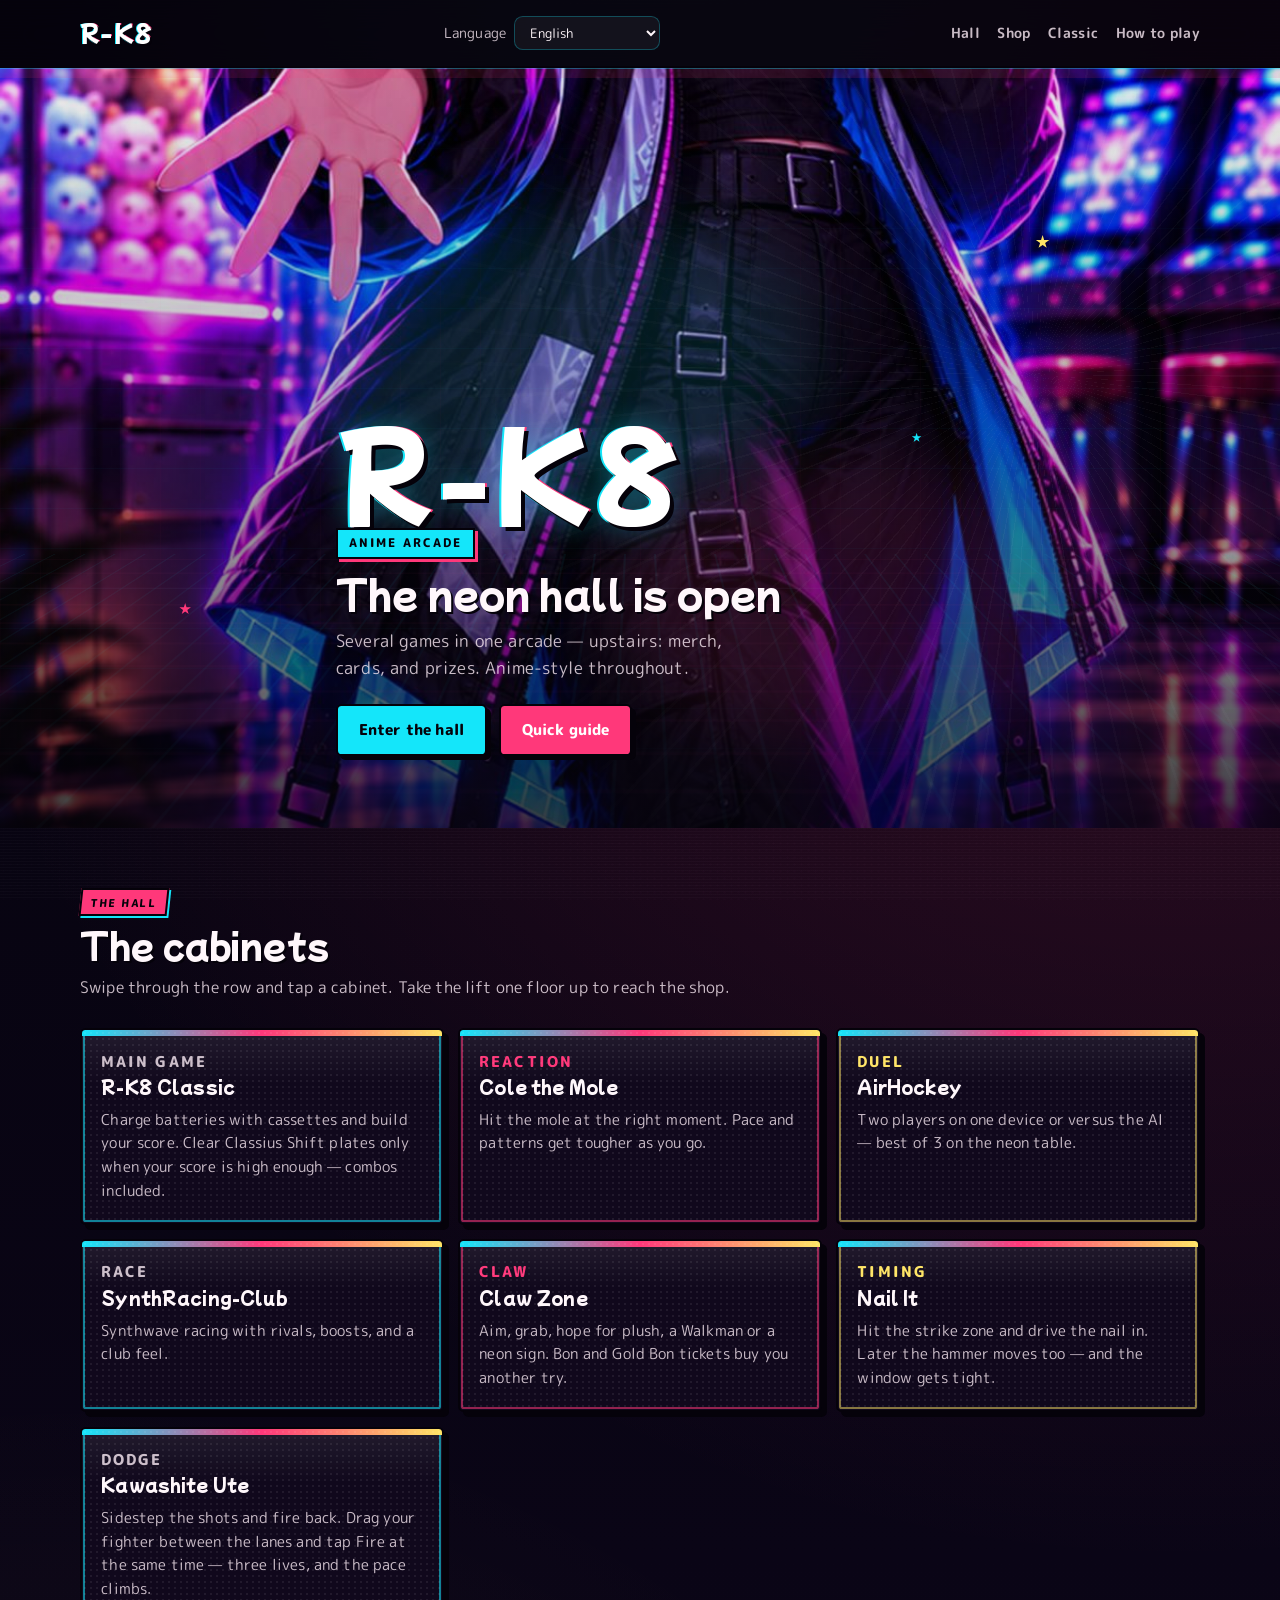
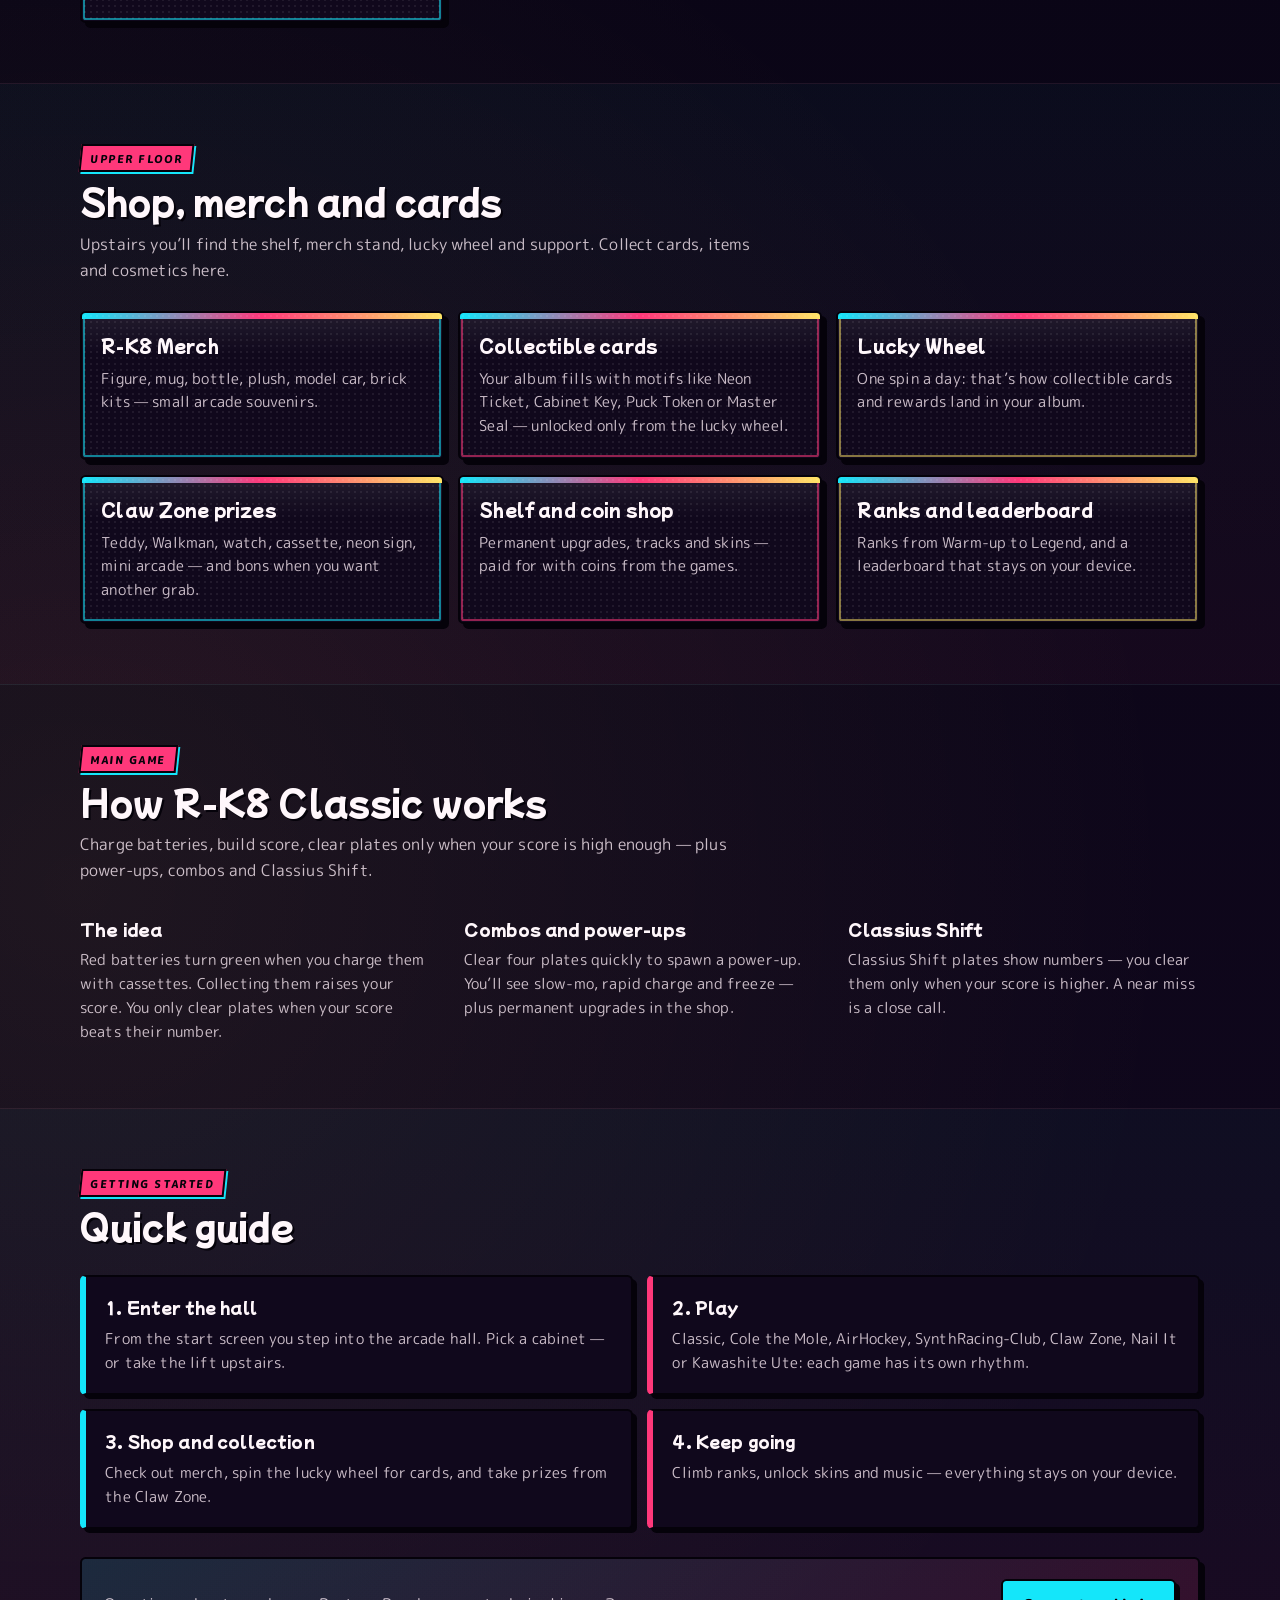
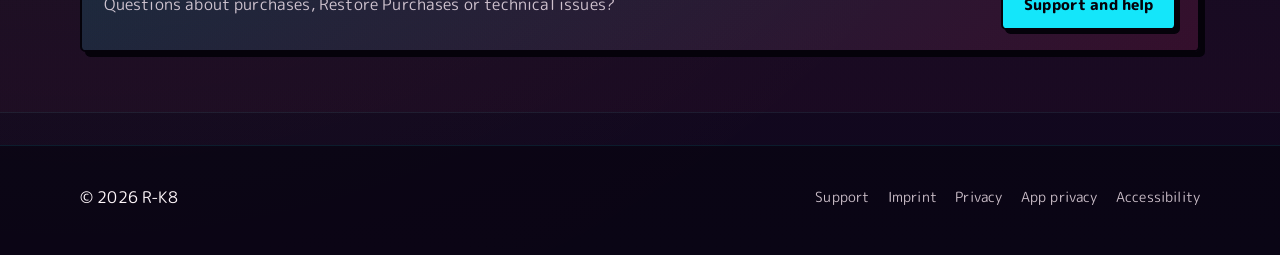
==== commit 7762e6c9: "Add files via upload" ====
--- a/index.html
+++ b/index.html
@@ -51,8 +51,8 @@
             playsinline
             preload="metadata"
             poster="./hero-neon-hall.jpg"
-            width="720"
-            height="1560"
+            width="1280"
+            height="720"
           >
             <source src="./hero-preview.mp4" type="video/mp4" />
           </video>
--- a/styles.css
+++ b/styles.css
@@ -216,7 +216,7 @@
   width: 100%;
   height: 100%;
   object-fit: cover;
-  object-position: center 28%;
+  object-position: center center;
   display: block;
   pointer-events: none;
   z-index: 0;
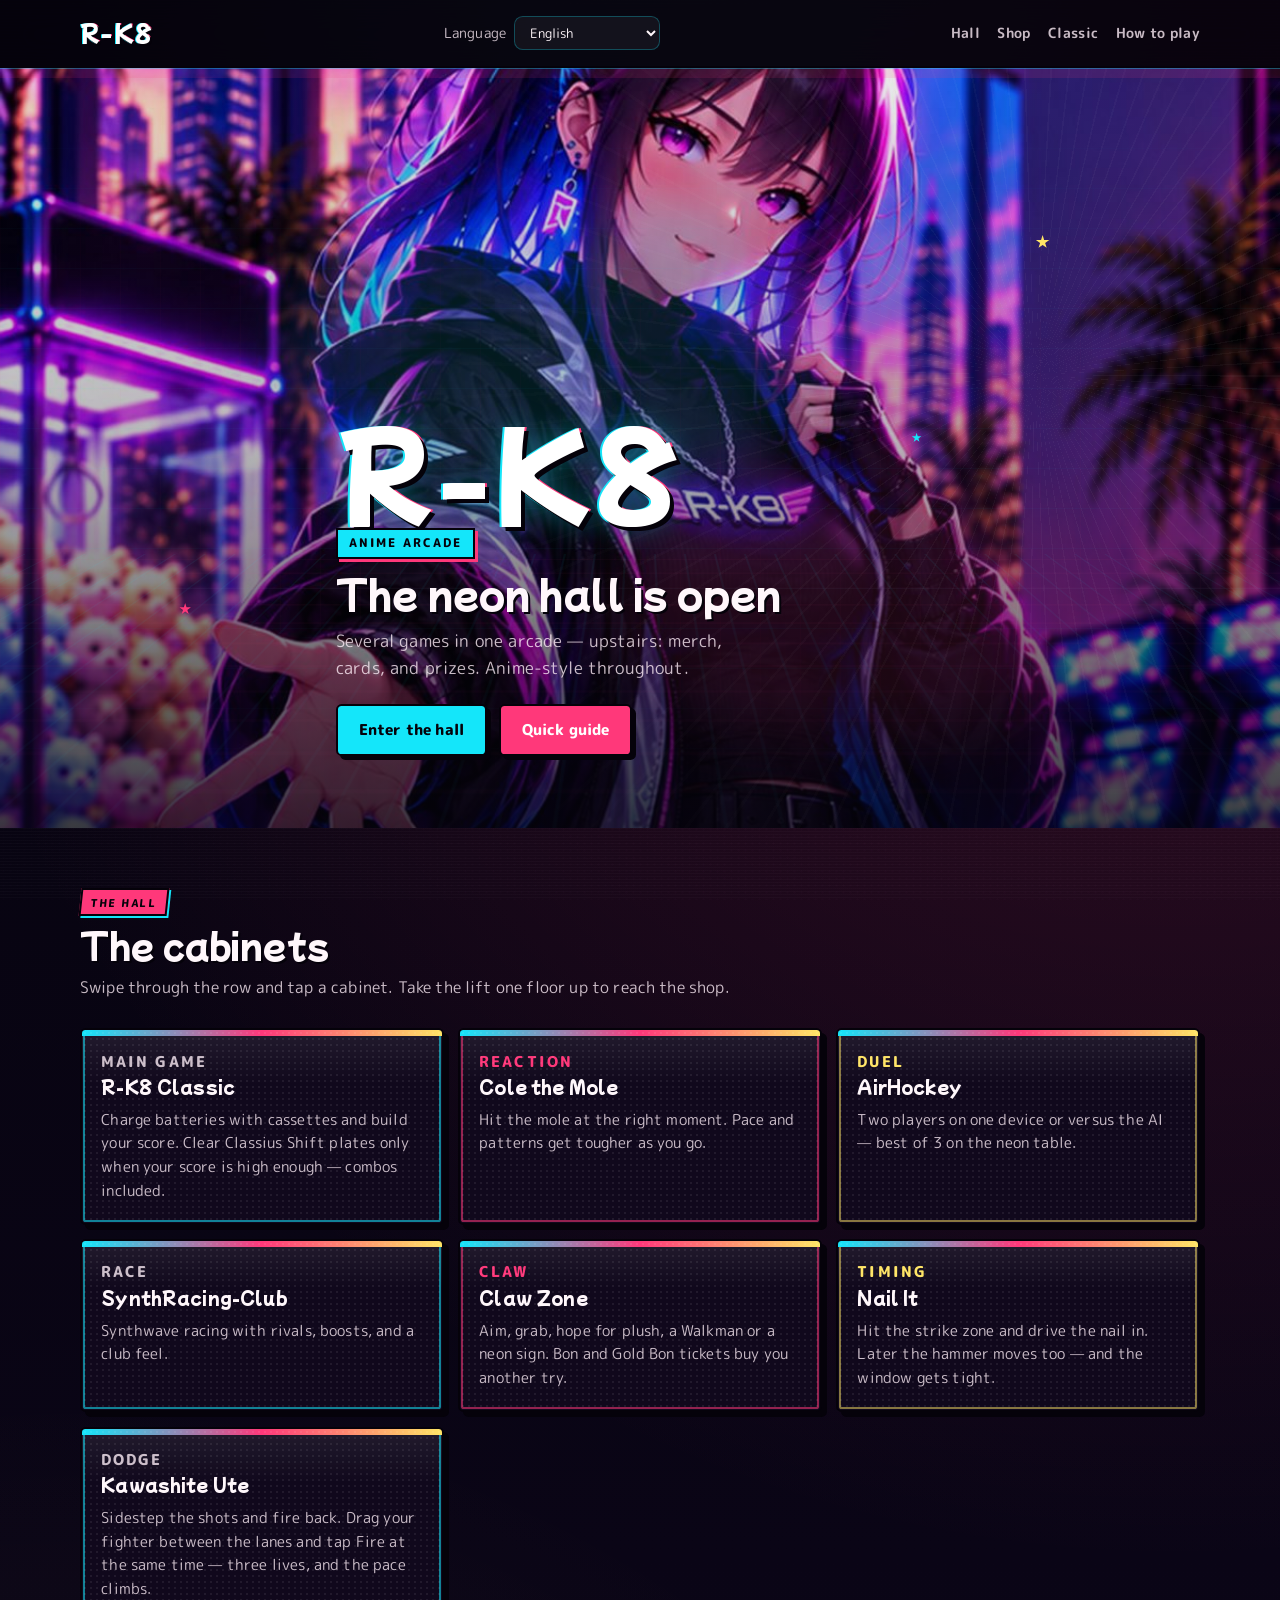
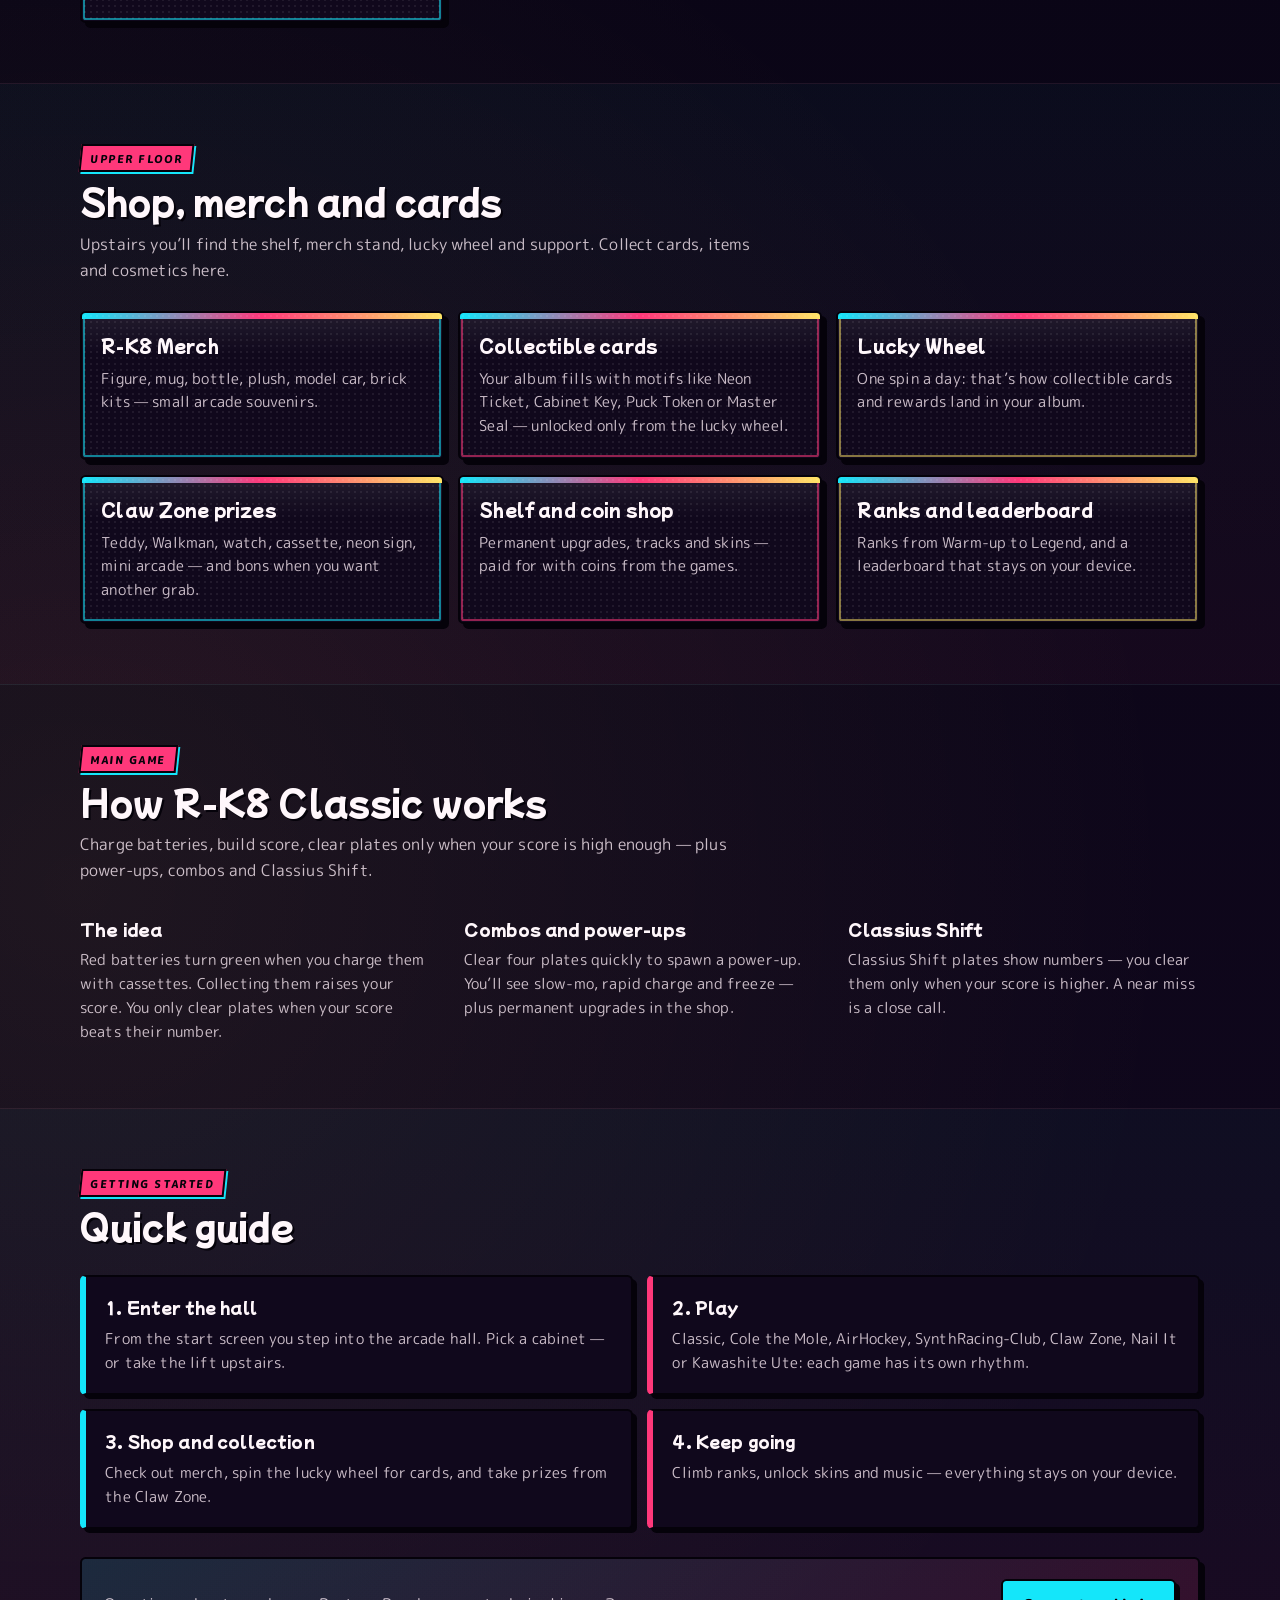
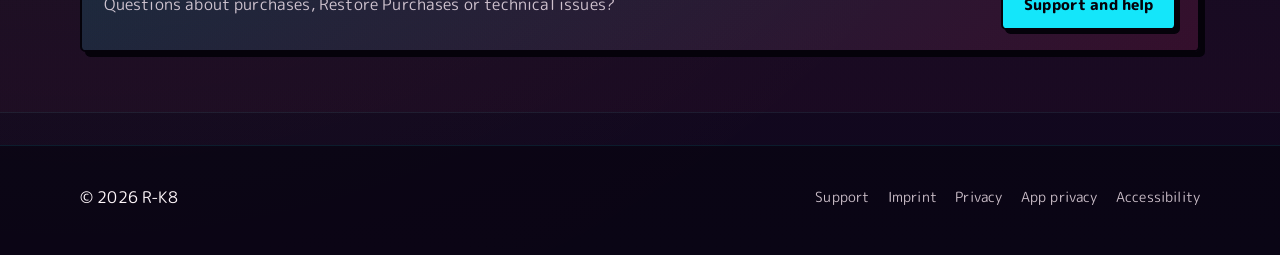
==== commit b9b53c10: "Add files via upload" ====
--- a/index.html
+++ b/index.html
@@ -43,19 +43,15 @@
     <main id="main-content">
       <section class="hero hero--anime">
         <div class="hero-bg" aria-hidden="true">
-          <video
-            class="hero-photo hero-video"
-            autoplay
-            muted
-            loop
-            playsinline
-            preload="metadata"
-            poster="./hero-neon-hall.jpg"
-            width="1280"
-            height="720"
-          >
-            <source src="./hero-preview.mp4" type="video/mp4" />
-          </video>
+          <img
+            class="hero-photo"
+            src="./hero-neon-hall.jpg"
+            alt=""
+            width="1200"
+            height="2594"
+            decoding="async"
+            fetchpriority="high"
+          />
           <div class="hero-bg-shade"></div>
           <div class="hero-glow hero-glow--cyan"></div>
           <div class="hero-glow hero-glow--magenta"></div>
--- a/styles.css
+++ b/styles.css
@@ -216,20 +216,10 @@
   width: 100%;
   height: 100%;
   object-fit: cover;
-  object-position: center center;
+  object-position: center 18%;
   display: block;
   pointer-events: none;
   z-index: 0;
-}
-
-.hero-video {
-  background: transparent;
-}
-
-@media (prefers-reduced-motion: reduce) {
-  .hero-video {
-    display: none;
-  }
 }
 
 .hero-bg-shade {
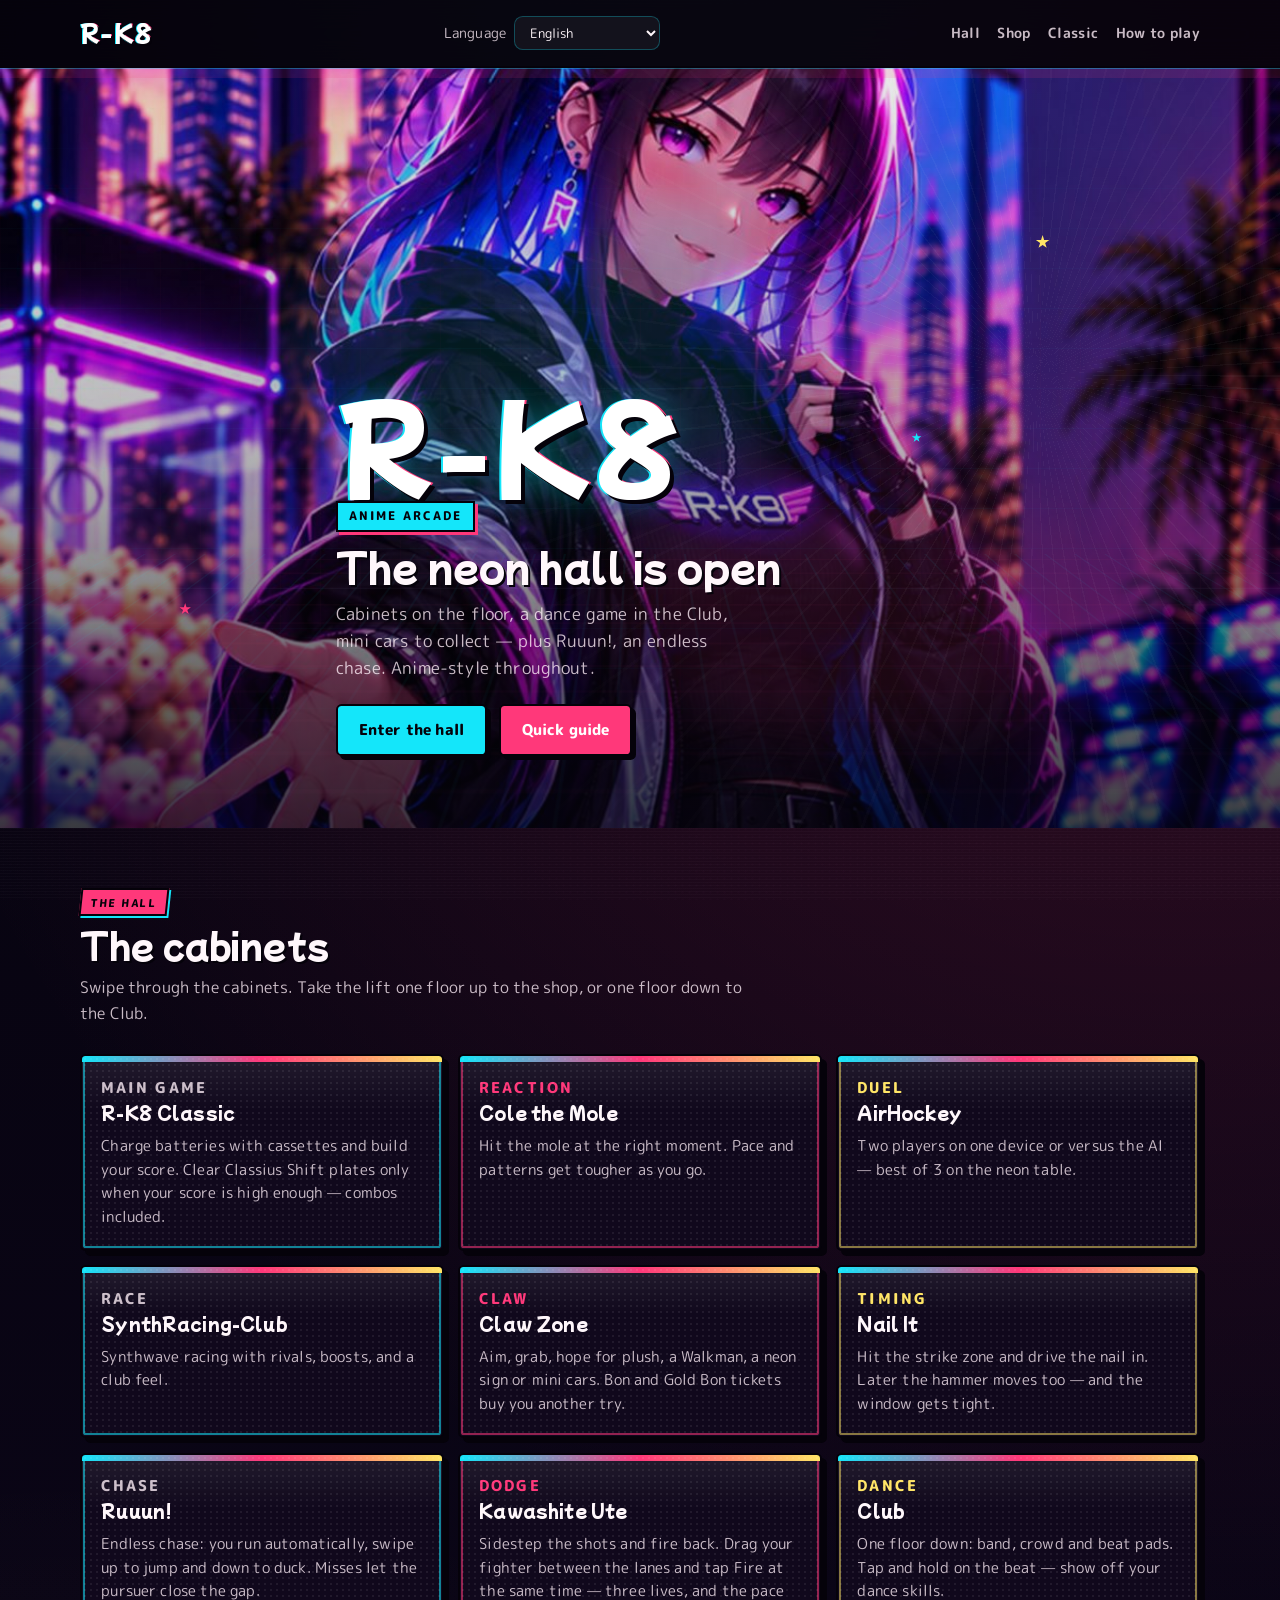
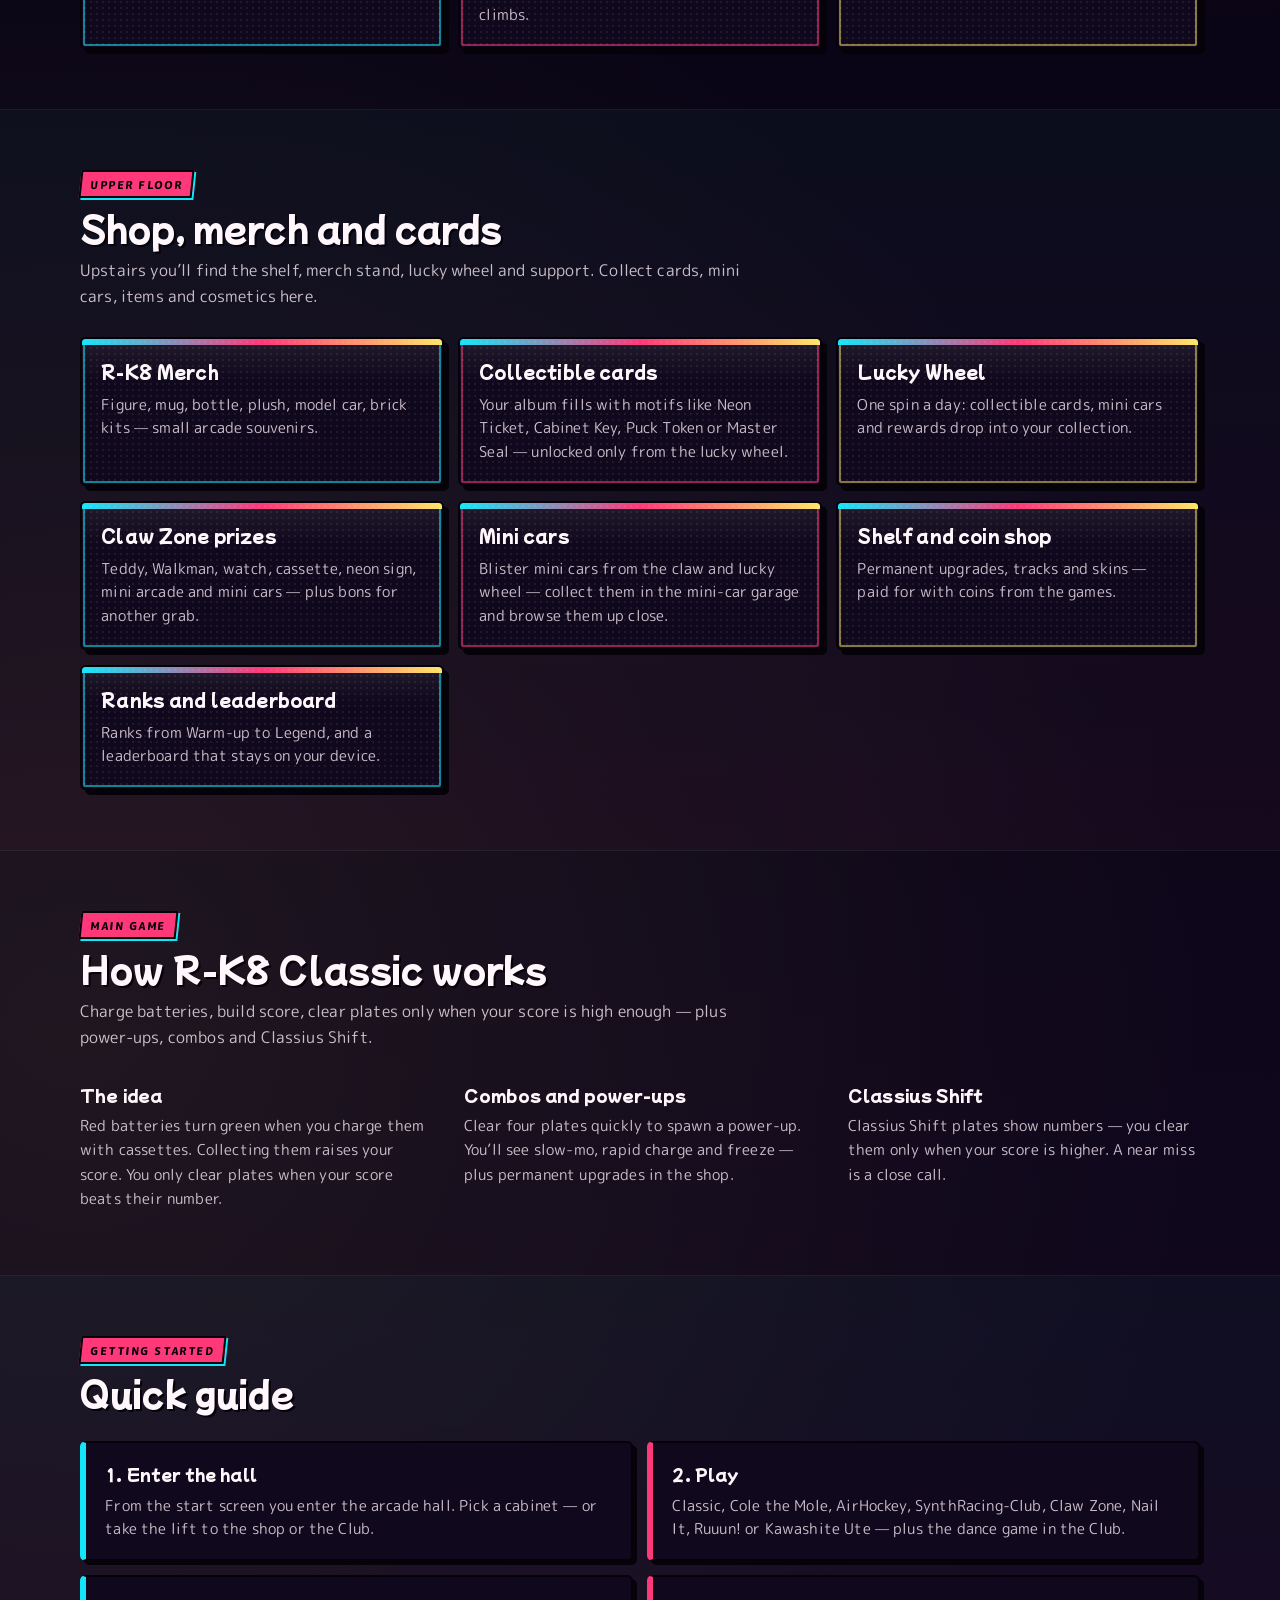
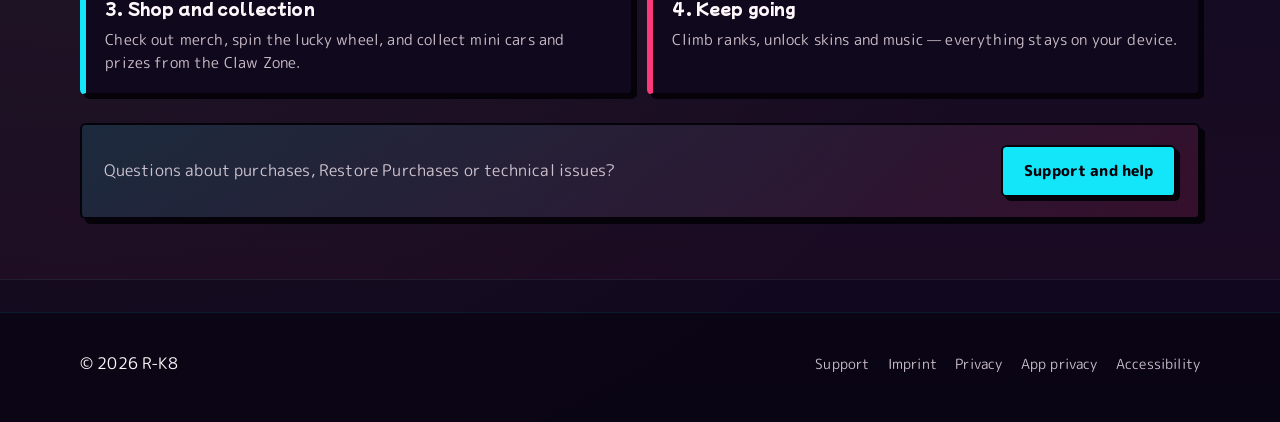
==== commit 61c9a732: "Add files via upload" ====
--- a/index.html
+++ b/index.html
@@ -6,7 +6,7 @@
     <meta
       name="description"
       data-i18n-meta="metaDescIndex"
-      content="R-K8 ist eine Anime-Arcade-Halle fürs iPhone: Classic, Cole the Mole, AirHockey, SynthRacing-Club, Claw Zone, Nail It und Kawashite Ute — dazu Merch, Sammelkarten und Preise."
+      content="R-K8 — Anime-Arcade-Halle fürs iPhone: Automaten, Club-Tanzspiel, Ruuun!, Mini-Autos zum Sammeln, Merch und Karten."
     />
     <meta name="color-scheme" content="dark" />
     <title data-i18n="metaTitleIndex">R-K8 — Anime-Arcade für iOS</title>
@@ -66,7 +66,7 @@
           <p class="hero-brand-signal" aria-hidden="true">R-K8</p>
           <p class="eyebrow" data-i18n="heroEyebrow">Anime-Arcade</p>
           <h1 data-i18n="heroTitle">Willkommen in der Neon-Halle</h1>
-          <p class="lead" data-i18n="heroLead">Mehrere Spiele unter einem Dach — und eine Etage höher warten Merch, Karten und Preise. Alles im Anime-Look.</p>
+          <p class="lead" data-i18n="heroLead">Automaten in der Halle, Tanzspiel im Club, Mini-Autos zum Sammeln — und Ruuun! als endlose Verfolgungsjagd. Alles im Anime-Stil.</p>
           <div class="cta-row">
             <a class="btn btn-primary" href="#hall" data-i18n="btnHall">Zur Halle</a>
             <a class="btn btn-secondary" href="#how-to-play" data-i18n="btnGuide">Kurz erklärt</a>
@@ -79,7 +79,7 @@
           <div class="section-header">
             <p class="section-tag" data-i18n="tagHall">Die Halle</p>
             <h2 data-i18n="secHallTitle">Die Automaten</h2>
-            <p class="section-lead" data-i18n="secHallLead">Wisch dich durch die Reihe und tipp einen Automaten an. Mit dem Lift kommst du eine Etage höher in den Shop.</p>
+            <p class="section-lead" data-i18n="secHallLead">Wisch dich durch die Automaten. Mit dem Lift erreichst du den Shop eine Etage höher und den Club eine Etage tiefer.</p>
           </div>
           <div class="cabinet-rail" role="list">
             <article class="cel-panel cyan" role="listitem">
@@ -105,7 +105,7 @@
             <article class="cel-panel magenta" role="listitem">
               <p class="cel-kicker" data-i18n="cabClawK">Greifarm</p>
               <h3 data-i18n="cabClawT">Claw Zone</h3>
-              <p data-i18n="cabClawD">Ziel, greif, hoff auf Plüsch, Walkman oder Neon-Schild. Mit Bon und Gold-Bon gibt’s weitere Versuche.</p>
+              <p data-i18n="cabClawD">Ziel, greif, hoff auf Plüsch, Walkman, Neon-Schild oder Mini-Autos. Mit Bon und Gold-Bon gibt’s weitere Versuche.</p>
             </article>
             <article class="cel-panel yellow" role="listitem">
               <p class="cel-kicker" data-i18n="cabNailK">Timing</p>
@@ -113,10 +113,20 @@
               <p data-i18n="cabNailD">Triff die Trefferzone und schlag den Nagel ein. Später bewegt sich auch der Hammer — dann wird’s eng.</p>
             </article>
             <article class="cel-panel cyan" role="listitem">
+              <p class="cel-kicker" data-i18n="cabRuuunK">Verfolgung</p>
+              <h3 data-i18n="cabRuuunT">Ruuun!</h3>
+              <p data-i18n="cabRuuunD">Endlose Verfolgungsjagd: du rennst automatisch, wischst nach oben zum Springen und nach unten zum Ducken. Der Verfolger rückt bei Fehlern näher.</p>
+            </article>
+            <article class="cel-panel magenta" role="listitem">
               <p class="cel-kicker" data-i18n="cabUteK">Ausweichen</p>
               <h3 data-i18n="cabUteT">Kawashite Ute</h3>
               <p data-i18n="cabUteD">Weiche den Schüssen aus und gib Feuer zurück. Zieh deine Figur zwischen den Bahnen und tipp gleichzeitig Feuer — drei Leben, das Tempo steigt.</p>
             </article>
+            <article class="cel-panel yellow" role="listitem">
+              <p class="cel-kicker" data-i18n="cabClubK">Tanz</p>
+              <h3 data-i18n="cabClubT">Club</h3>
+              <p data-i18n="cabClubD">Eine Etage tiefer: Band, Crowd und Beat-Pads. Tippe und halte im Takt — beweise deine Tanzfähigkeiten.</p>
+            </article>
           </div>
         </div>
       </section>
@@ -126,7 +136,7 @@
           <div class="section-header">
             <p class="section-tag" data-i18n="tagShop">Obere Etage</p>
             <h2 data-i18n="secShopTitle">Shop, Merch und Karten</h2>
-            <p class="section-lead" data-i18n="secShopLead">Oben findest du Regal, Merch-Stand, Glücksrad und Support. Hier sammelst du Karten, Items und Cosmetics.</p>
+            <p class="section-lead" data-i18n="secShopLead">Oben findest du Regal, Merch-Stand, Glücksrad und Support. Hier sammelst du Karten, Mini-Autos, Items und Cosmetics.</p>
           </div>
           <div class="shop-grid">
             <article class="cel-panel cyan">
@@ -139,17 +149,21 @@
             </article>
             <article class="cel-panel yellow">
               <h3 data-i18n="shopWheelT">Glücksrad</h3>
-              <p data-i18n="shopWheelD">Einmal am Tag drehen: so kommen die Sammelkarten und Belohnungen ins Album.</p>
+              <p data-i18n="shopWheelD">Einmal am Tag drehen: Sammelkarten, Mini-Autos und Belohnungen landen so in deiner Sammlung.</p>
             </article>
             <article class="cel-panel cyan">
               <h3 data-i18n="shopItemsT">Preise aus der Claw Zone</h3>
-              <p data-i18n="shopItemsD">Teddy, Walkman, Uhr, Kassette, Neon-Schild, Mini-Arcade — und Bons, wenn du nochmal greifen willst.</p>
+              <p data-i18n="shopItemsD">Teddy, Walkman, Uhr, Kassette, Neon-Schild, Mini-Arcade und Mini-Autos — plus Bons für weitere Versuche.</p>
             </article>
             <article class="cel-panel magenta">
+              <h3 data-i18n="shopMiniCarsT">Mini-Autos</h3>
+              <p data-i18n="shopMiniCarsD">Blister-Mini-Autos aus Greifarm und Glücksrad — sammle sie in der Mini-Auto-Garage und schau sie dir groß an.</p>
+            </article>
+            <article class="cel-panel yellow">
               <h3 data-i18n="shopShelfT">Regal und Münz-Shop</h3>
               <p data-i18n="shopShelfD">Dauerhafte Upgrades, Tracks und Skins — bezahlt mit Münzen aus den Spielen.</p>
             </article>
-            <article class="cel-panel yellow">
+            <article class="cel-panel cyan">
               <h3 data-i18n="shopProgressT">Ränge und Bestenliste</h3>
               <p data-i18n="shopProgressD">Ränge von Warm-up bis Legende und eine Bestenliste, die nur auf dem Gerät bleibt.</p>
             </article>
@@ -190,15 +204,15 @@
           <div class="steps">
             <article class="step">
               <h3 data-i18n="s1t">1. Halle betreten</h3>
-              <p data-i18n="s1d">Vom Startbildschirm geht’s in die Arcade-Halle. Such dir einen Automaten — oder nimm den Lift nach oben.</p>
+              <p data-i18n="s1d">Vom Startbildschirm geht’s in die Arcade-Halle. Such dir einen Automaten — oder nimm den Lift zum Shop oder in den Club.</p>
             </article>
             <article class="step">
               <h3 data-i18n="s2t">2. Spielen</h3>
-              <p data-i18n="s2d">Classic, Cole the Mole, AirHockey, SynthRacing-Club, Claw Zone, Nail It oder Kawashite Ute: jedes Spiel hat seinen eigenen Rhythmus.</p>
+              <p data-i18n="s2d">Classic, Cole the Mole, AirHockey, SynthRacing-Club, Claw Zone, Nail It, Ruuun! oder Kawashite Ute — und im Club das Tanzspiel.</p>
             </article>
             <article class="step">
               <h3 data-i18n="s3t">3. Shop und Sammlung</h3>
-              <p data-i18n="s3d">Merch ansehen, Glücksrad drehen (für Karten), Preise aus der Claw Zone mitnehmen.</p>
+              <p data-i18n="s3d">Merch ansehen, Glücksrad drehen, Mini-Autos und Preise aus der Claw Zone mitnehmen.</p>
             </article>
             <article class="step">
               <h3 data-i18n="s4t">4. Weiterkommen</h3>
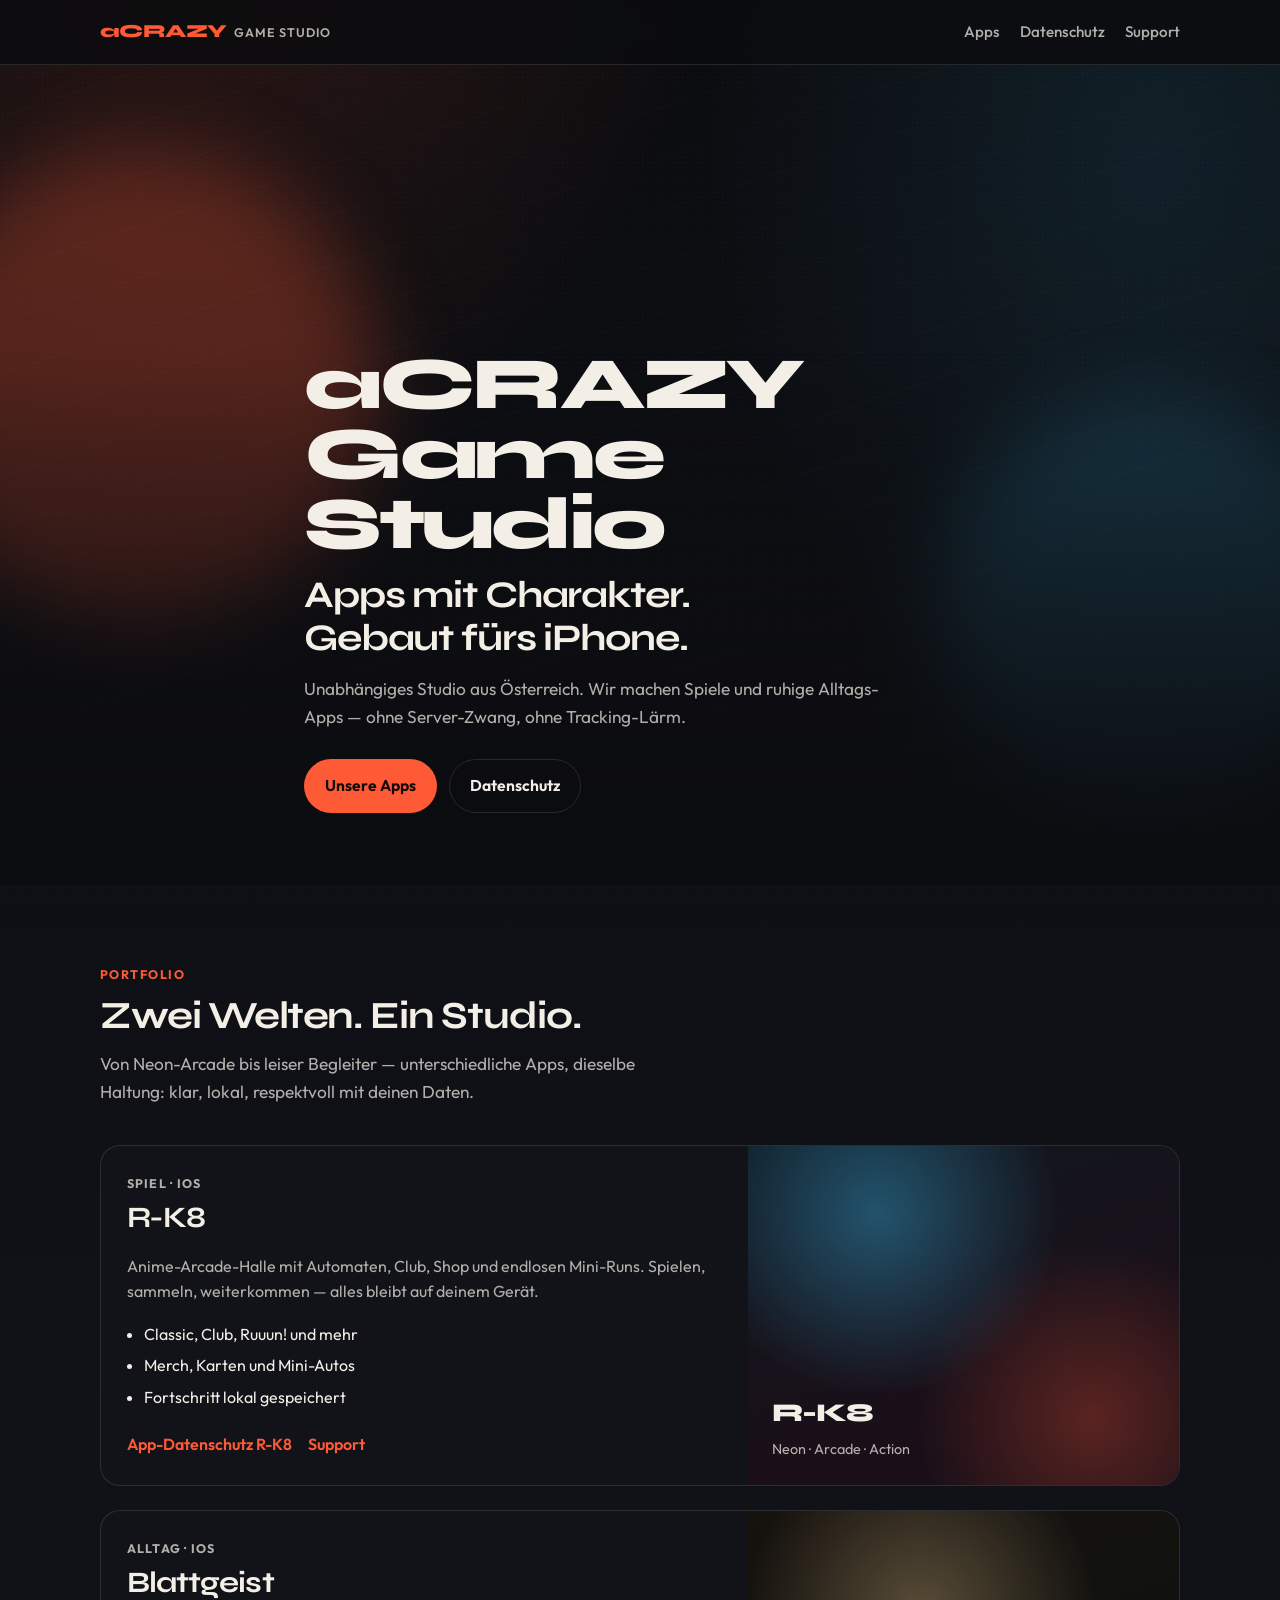
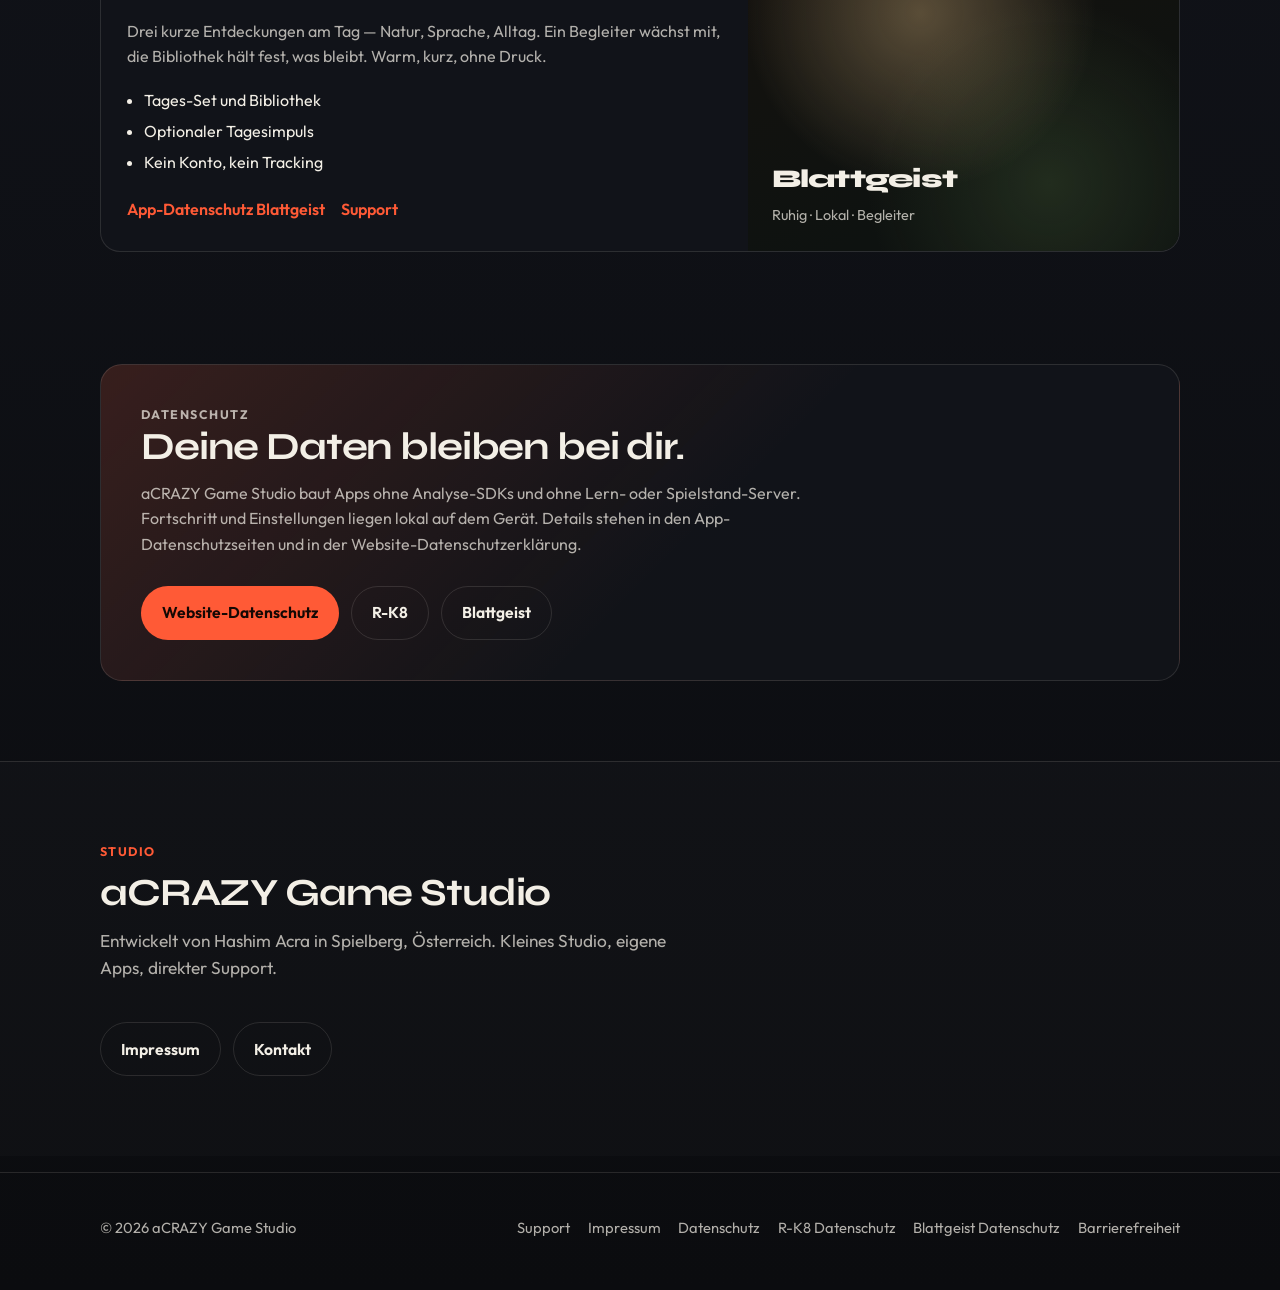
==== commit 02292791: "Add files via upload" ====
--- a/index.html
+++ b/index.html
@@ -5,224 +5,153 @@
     <meta name="viewport" content="width=device-width, initial-scale=1.0" />
     <meta
       name="description"
-      data-i18n-meta="metaDescIndex"
-      content="R-K8 — Anime-Arcade-Halle fürs iPhone: Automaten, Club-Tanzspiel, Ruuun!, Mini-Autos zum Sammeln, Merch und Karten."
+      content="aCRAZY Game Studio — unabhängiges Studio für iOS-Apps: R-K8 und Blattgeist. Lokal, ohne Tracking. Impressum und Datenschutz."
     />
     <meta name="color-scheme" content="dark" />
-    <title data-i18n="metaTitleIndex">R-K8 — Anime-Arcade für iOS</title>
+    <title>aCRAZY Game Studio — Apps für iOS</title>
     <link rel="preconnect" href="https://fonts.googleapis.com" />
     <link rel="preconnect" href="https://fonts.gstatic.com" crossorigin />
     <link
-      href="https://fonts.googleapis.com/css2?family=M+PLUS+Rounded+1c:wght@400;500;700;800&family=Mochiy+Pop+One&family=Syne:wght@600;700;800&display=swap"
+      href="https://fonts.googleapis.com/css2?family=Outfit:wght@400;500;600;700&family=Syne:wght@700;800&display=swap"
       rel="stylesheet"
     />
     <link rel="stylesheet" href="./styles.css" />
   </head>
-  <body class="anime-site">
-    <a class="skip-link" href="#main-content" data-i18n="skip">Zum Inhalt springen</a>
-    <div class="anime-screen-tone" aria-hidden="true"></div>
+  <body class="studio-site">
+    <a class="skip-link" href="#main-content">Zum Inhalt springen</a>
+    <div class="studio-grain" aria-hidden="true"></div>
 
     <header class="site-header">
       <nav class="container nav">
-        <a class="brand" href="./index.html" aria-label="Startseite">
-          <span class="brand-mark">R-K8</span>
+        <a class="brand" href="./index.html" aria-label="aCRAZY Game Studio — Startseite">
+          <span class="brand-mark">aCRAZY</span>
+          <span class="brand-sub">Game Studio</span>
         </a>
-        <label class="lang-wrap">
-          <span data-i18n="langLabel">Sprache</span>
-          <select id="language-picker" aria-label="Sprache"></select>
-        </label>
         <ul class="nav-links">
-          <li><a href="#hall" data-i18n="navHall">Halle</a></li>
-          <li><a href="#shop" data-i18n="navShop">Shop</a></li>
-          <li><a href="#classic" data-i18n="navClassic">Classic</a></li>
-          <li><a href="#how-to-play" data-i18n="navHow">Anleitung</a></li>
+          <li><a href="#apps">Apps</a></li>
+          <li><a href="#privacy">Datenschutz</a></li>
+          <li><a href="./support.html">Support</a></li>
         </ul>
       </nav>
     </header>
 
     <main id="main-content">
-      <section class="hero hero--anime">
-        <div class="hero-bg" aria-hidden="true">
-          <img
-            class="hero-photo"
-            src="./hero-neon-hall.jpg"
-            alt=""
-            width="1200"
-            height="2594"
-            decoding="async"
-            fetchpriority="high"
-          />
-          <div class="hero-bg-shade"></div>
-          <div class="hero-glow hero-glow--cyan"></div>
-          <div class="hero-glow hero-glow--magenta"></div>
-          <div class="hero-cel-grid"></div>
-          <div class="hero-speedlines"></div>
-          <div class="hero-horizon"></div>
-          <span class="hero-spark hero-spark--a"></span>
-          <span class="hero-spark hero-spark--b"></span>
-          <span class="hero-spark hero-spark--c"></span>
+      <section class="hero hero--studio">
+        <div class="hero-studio-bg" aria-hidden="true">
+          <div class="hero-orb hero-orb--a"></div>
+          <div class="hero-orb hero-orb--b"></div>
+          <div class="hero-mesh"></div>
         </div>
         <div class="container hero-copy">
-          <p class="hero-brand-signal" aria-hidden="true">R-K8</p>
-          <p class="eyebrow" data-i18n="heroEyebrow">Anime-Arcade</p>
-          <h1 data-i18n="heroTitle">Willkommen in der Neon-Halle</h1>
-          <p class="lead" data-i18n="heroLead">Automaten in der Halle, Tanzspiel im Club, Mini-Autos zum Sammeln — und Ruuun! als endlose Verfolgungsjagd. Alles im Anime-Stil.</p>
+          <p class="hero-brand-signal">aCRAZY Game Studio</p>
+          <h1>Apps mit Charakter.<br />Gebaut fürs iPhone.</h1>
+          <p class="lead">
+            Unabhängiges Studio aus Österreich. Wir machen Spiele und ruhige Alltags-Apps —
+            ohne Server-Zwang, ohne Tracking-Lärm.
+          </p>
           <div class="cta-row">
-            <a class="btn btn-primary" href="#hall" data-i18n="btnHall">Zur Halle</a>
-            <a class="btn btn-secondary" href="#how-to-play" data-i18n="btnGuide">Kurz erklärt</a>
+            <a class="btn btn-primary" href="#apps">Unsere Apps</a>
+            <a class="btn btn-secondary" href="#privacy">Datenschutz</a>
           </div>
         </div>
       </section>
 
-      <section id="hall" class="section">
+      <section id="apps" class="section">
         <div class="container">
           <div class="section-header">
-            <p class="section-tag" data-i18n="tagHall">Die Halle</p>
-            <h2 data-i18n="secHallTitle">Die Automaten</h2>
-            <p class="section-lead" data-i18n="secHallLead">Wisch dich durch die Automaten. Mit dem Lift erreichst du den Shop eine Etage höher und den Club eine Etage tiefer.</p>
+            <p class="section-tag">Portfolio</p>
+            <h2>Zwei Welten. Ein Studio.</h2>
+            <p class="section-lead">
+              Von Neon-Arcade bis leiser Begleiter — unterschiedliche Apps, dieselbe Haltung:
+              klar, lokal, respektvoll mit deinen Daten.
+            </p>
           </div>
-          <div class="cabinet-rail" role="list">
-            <article class="cel-panel cyan" role="listitem">
-              <p class="cel-kicker" data-i18n="cabClassicK">Hauptspiel</p>
-              <h3 data-i18n="cabClassicT">R-K8 Classic</h3>
-              <p data-i18n="cabClassicD">Mit Kassetten lädst du Batterien auf und sammelst Punkte. Classius-Shift-Platten räumst du nur, wenn dein Score hoch genug ist — Combos inklusive.</p>
+
+          <div class="app-stack">
+            <article class="app-feature app-feature--arcade">
+              <div class="app-feature-copy">
+                <p class="app-kicker">Spiel · iOS</p>
+                <h3>R-K8</h3>
+                <p>
+                  Anime-Arcade-Halle mit Automaten, Club, Shop und endlosen Mini-Runs.
+                  Spielen, sammeln, weiterkommen — alles bleibt auf deinem Gerät.
+                </p>
+                <ul class="app-points">
+                  <li>Classic, Club, Ruuun! und mehr</li>
+                  <li>Merch, Karten und Mini-Autos</li>
+                  <li>Fortschritt lokal gespeichert</li>
+                </ul>
+                <div class="app-links">
+                  <a class="text-link" href="./privacy-policy.html">App-Datenschutz R-K8</a>
+                  <a class="text-link" href="./support.html">Support</a>
+                </div>
+              </div>
+              <div class="app-feature-visual" aria-hidden="true">
+                <span class="visual-label">R-K8</span>
+                <span class="visual-hint">Neon · Arcade · Action</span>
+              </div>
             </article>
-            <article class="cel-panel magenta" role="listitem">
-              <p class="cel-kicker" data-i18n="cabMoleK">Reaktion</p>
-              <h3 data-i18n="cabMoleT">Cole the Mole</h3>
-              <p data-i18n="cabMoleD">Triff den Maulwurf im richtigen Moment. Tempo und Muster werden von Runde zu Runde kniffliger.</p>
-            </article>
-            <article class="cel-panel yellow" role="listitem">
-              <p class="cel-kicker" data-i18n="cabHockeyK">Duell</p>
-              <h3 data-i18n="cabHockeyT">AirHockey</h3>
-              <p data-i18n="cabHockeyD">Zu zweit am gleichen Gerät oder gegen die KI — Best of 3 auf dem Neon-Tisch.</p>
-            </article>
-            <article class="cel-panel cyan" role="listitem">
-              <p class="cel-kicker" data-i18n="cabRacingK">Rennen</p>
-              <h3 data-i18n="cabRacingT">SynthRacing-Club</h3>
-              <p data-i18n="cabRacingD">Synthwave-Rennen mit Gegnern und Boosts — Club-Feeling inklusive.</p>
-            </article>
-            <article class="cel-panel magenta" role="listitem">
-              <p class="cel-kicker" data-i18n="cabClawK">Greifarm</p>
-              <h3 data-i18n="cabClawT">Claw Zone</h3>
-              <p data-i18n="cabClawD">Ziel, greif, hoff auf Plüsch, Walkman, Neon-Schild oder Mini-Autos. Mit Bon und Gold-Bon gibt’s weitere Versuche.</p>
-            </article>
-            <article class="cel-panel yellow" role="listitem">
-              <p class="cel-kicker" data-i18n="cabNailK">Timing</p>
-              <h3 data-i18n="cabNailT">Nail It</h3>
-              <p data-i18n="cabNailD">Triff die Trefferzone und schlag den Nagel ein. Später bewegt sich auch der Hammer — dann wird’s eng.</p>
-            </article>
-            <article class="cel-panel cyan" role="listitem">
-              <p class="cel-kicker" data-i18n="cabRuuunK">Verfolgung</p>
-              <h3 data-i18n="cabRuuunT">Ruuun!</h3>
-              <p data-i18n="cabRuuunD">Endlose Verfolgungsjagd: du rennst automatisch, wischst nach oben zum Springen und nach unten zum Ducken. Der Verfolger rückt bei Fehlern näher.</p>
-            </article>
-            <article class="cel-panel magenta" role="listitem">
-              <p class="cel-kicker" data-i18n="cabUteK">Ausweichen</p>
-              <h3 data-i18n="cabUteT">Kawashite Ute</h3>
-              <p data-i18n="cabUteD">Weiche den Schüssen aus und gib Feuer zurück. Zieh deine Figur zwischen den Bahnen und tipp gleichzeitig Feuer — drei Leben, das Tempo steigt.</p>
-            </article>
-            <article class="cel-panel yellow" role="listitem">
-              <p class="cel-kicker" data-i18n="cabClubK">Tanz</p>
-              <h3 data-i18n="cabClubT">Club</h3>
-              <p data-i18n="cabClubD">Eine Etage tiefer: Band, Crowd und Beat-Pads. Tippe und halte im Takt — beweise deine Tanzfähigkeiten.</p>
+
+            <article class="app-feature app-feature--leaf">
+              <div class="app-feature-copy">
+                <p class="app-kicker">Alltag · iOS</p>
+                <h3>Blattgeist</h3>
+                <p>
+                  Drei kurze Entdeckungen am Tag — Natur, Sprache, Alltag.
+                  Ein Begleiter wächst mit, die Bibliothek hält fest, was bleibt.
+                  Warm, kurz, ohne Druck.
+                </p>
+                <ul class="app-points">
+                  <li>Tages-Set und Bibliothek</li>
+                  <li>Optionaler Tagesimpuls</li>
+                  <li>Kein Konto, kein Tracking</li>
+                </ul>
+                <div class="app-links">
+                  <a class="text-link" href="./privacy-blattgeist.html">App-Datenschutz Blattgeist</a>
+                  <a class="text-link" href="./support.html">Support</a>
+                </div>
+              </div>
+              <div class="app-feature-visual app-feature-visual--leaf" aria-hidden="true">
+                <span class="visual-label">Blattgeist</span>
+                <span class="visual-hint">Ruhig · Lokal · Begleiter</span>
+              </div>
             </article>
           </div>
         </div>
       </section>
 
-      <section id="shop" class="section alt">
-        <div class="container">
-          <div class="section-header">
-            <p class="section-tag" data-i18n="tagShop">Obere Etage</p>
-            <h2 data-i18n="secShopTitle">Shop, Merch und Karten</h2>
-            <p class="section-lead" data-i18n="secShopLead">Oben findest du Regal, Merch-Stand, Glücksrad und Support. Hier sammelst du Karten, Mini-Autos, Items und Cosmetics.</p>
-          </div>
-          <div class="shop-grid">
-            <article class="cel-panel cyan">
-              <h3 data-i18n="shopMerchT">R-K8 Merch</h3>
-              <p data-i18n="shopMerchD">Figur, Tasse, Flasche, Plüsch, Modellauto, Klemmsteine — kleine Hallen-Souvenirs zum Mitnehmen.</p>
-            </article>
-            <article class="cel-panel magenta">
-              <h3 data-i18n="shopCardsT">Sammelkarten</h3>
-              <p data-i18n="shopCardsD">Im Album landen Motive wie Neon-Ticket, Automaten-Schlüssel, Puck-Marke oder Meistersiegel — freigespielt nur übers Glücksrad.</p>
-            </article>
-            <article class="cel-panel yellow">
-              <h3 data-i18n="shopWheelT">Glücksrad</h3>
-              <p data-i18n="shopWheelD">Einmal am Tag drehen: Sammelkarten, Mini-Autos und Belohnungen landen so in deiner Sammlung.</p>
-            </article>
-            <article class="cel-panel cyan">
-              <h3 data-i18n="shopItemsT">Preise aus der Claw Zone</h3>
-              <p data-i18n="shopItemsD">Teddy, Walkman, Uhr, Kassette, Neon-Schild, Mini-Arcade und Mini-Autos — plus Bons für weitere Versuche.</p>
-            </article>
-            <article class="cel-panel magenta">
-              <h3 data-i18n="shopMiniCarsT">Mini-Autos</h3>
-              <p data-i18n="shopMiniCarsD">Blister-Mini-Autos aus Greifarm und Glücksrad — sammle sie in der Mini-Auto-Garage und schau sie dir groß an.</p>
-            </article>
-            <article class="cel-panel yellow">
-              <h3 data-i18n="shopShelfT">Regal und Münz-Shop</h3>
-              <p data-i18n="shopShelfD">Dauerhafte Upgrades, Tracks und Skins — bezahlt mit Münzen aus den Spielen.</p>
-            </article>
-            <article class="cel-panel cyan">
-              <h3 data-i18n="shopProgressT">Ränge und Bestenliste</h3>
-              <p data-i18n="shopProgressD">Ränge von Warm-up bis Legende und eine Bestenliste, die nur auf dem Gerät bleibt.</p>
-            </article>
-          </div>
-        </div>
-      </section>
-
-      <section id="classic" class="section">
-        <div class="container">
-          <div class="section-header">
-            <p class="section-tag" data-i18n="tagClassic">Hauptspiel</p>
-            <h2 data-i18n="secClassicTitle">So funktioniert R-K8 Classic</h2>
-            <p class="section-lead" data-i18n="secClassicLead">Batterien aufladen, Punkte sammeln, Platten nur mit genug Score wegräumen — dazu Power-ups, Combos und Classius Shift.</p>
-          </div>
-          <div class="feature-strip">
-            <div>
-              <h3 data-i18n="featCoreT">Das Prinzip</h3>
-              <p data-i18n="featCoreD">Rote Batterien werden mit Kassetten grün. Einsammeln erhöht den Score. Platten zerstörst du nur, wenn dein Score höher ist als ihre Zahl.</p>
-            </div>
-            <div>
-              <h3 data-i18n="featCombosT">Combos und Power-ups</h3>
-              <p data-i18n="featCombosD">Vier Platten in kurzer Zeit freimachen bringt ein Power-up. Es gibt Zeitlupe, Schnell-Ladung und Freeze — plus dauerhafte Upgrades im Shop.</p>
-            </div>
-            <div>
-              <h3 data-i18n="featBossT">Classius Shift</h3>
-              <p data-i18n="featBossD">Classius-Shift-Platten tragen Zahlen — weg kommen sie nur, wenn dein Score höher liegt. Knapp vorbei zählt als Close Call.</p>
+      <section id="privacy" class="section section--privacy">
+        <div class="container privacy-band">
+          <div class="privacy-band-copy">
+            <p class="section-tag">Datenschutz</p>
+            <h2>Deine Daten bleiben bei dir.</h2>
+            <p>
+              aCRAZY Game Studio baut Apps ohne Analyse-SDKs und ohne Lern- oder Spielstand-Server.
+              Fortschritt und Einstellungen liegen lokal auf dem Gerät. Details stehen in den
+              App-Datenschutzseiten und in der Website-Datenschutzerklärung.
+            </p>
+            <div class="cta-row">
+              <a class="btn btn-primary" href="./datenschutz.html">Website-Datenschutz</a>
+              <a class="btn btn-secondary" href="./privacy-policy.html">R-K8</a>
+              <a class="btn btn-secondary" href="./privacy-blattgeist.html">Blattgeist</a>
             </div>
           </div>
         </div>
       </section>
 
-      <section id="how-to-play" class="section alt">
+      <section id="studio" class="section alt">
         <div class="container">
           <div class="section-header">
-            <p class="section-tag" data-i18n="tagGuide">Einstieg</p>
-            <h2 data-i18n="howTitle">Kurz erklärt</h2>
+            <p class="section-tag">Studio</p>
+            <h2>aCRAZY Game Studio</h2>
+            <p class="section-lead">
+              Entwickelt von Hashim Acra in Spielberg, Österreich.
+              Kleines Studio, eigene Apps, direkter Support.
+            </p>
           </div>
-          <div class="steps">
-            <article class="step">
-              <h3 data-i18n="s1t">1. Halle betreten</h3>
-              <p data-i18n="s1d">Vom Startbildschirm geht’s in die Arcade-Halle. Such dir einen Automaten — oder nimm den Lift zum Shop oder in den Club.</p>
-            </article>
-            <article class="step">
-              <h3 data-i18n="s2t">2. Spielen</h3>
-              <p data-i18n="s2d">Classic, Cole the Mole, AirHockey, SynthRacing-Club, Claw Zone, Nail It, Ruuun! oder Kawashite Ute — und im Club das Tanzspiel.</p>
-            </article>
-            <article class="step">
-              <h3 data-i18n="s3t">3. Shop und Sammlung</h3>
-              <p data-i18n="s3d">Merch ansehen, Glücksrad drehen, Mini-Autos und Preise aus der Claw Zone mitnehmen.</p>
-            </article>
-            <article class="step">
-              <h3 data-i18n="s4t">4. Weiterkommen</h3>
-              <p data-i18n="s4d">Ränge steigern, Skins und Musik freischalten — alles bleibt lokal auf dem Gerät.</p>
-            </article>
-          </div>
-
-          <div class="support-banner">
-            <p data-i18n="supportBanner">Fragen zu Käufen, „Käufe wiederherstellen“ oder technischen Problemen?</p>
-            <a class="btn btn-primary" href="./support.html" data-i18n="supportLink">Support und Hilfe</a>
+          <div class="studio-meta">
+            <a class="btn btn-secondary" href="./impressum.html">Impressum</a>
+            <a class="btn btn-secondary" href="mailto:acra.hashim@gmail.com">Kontakt</a>
           </div>
         </div>
       </section>
@@ -230,18 +159,19 @@
 
     <footer class="site-footer">
       <div class="container footer-grid">
-        <p>© <span id="year"></span> R-K8</p>
+        <p>© <span id="year"></span> aCRAZY Game Studio</p>
         <nav aria-label="Rechtliches">
-          <a href="./support.html" data-i18n="supportNav">Support</a>
-          <a href="./impressum.html" data-i18n="imprint">Impressum</a>
-          <a href="./datenschutz.html" data-i18n="privacy">Datenschutz</a>
-          <a href="./privacy-policy.html" data-i18n="privacyApp">App-Datenschutz</a>
-          <a href="./barrierefreiheit.html" data-i18n="access">Barrierefreiheit</a>
+          <a href="./support.html">Support</a>
+          <a href="./impressum.html">Impressum</a>
+          <a href="./datenschutz.html">Datenschutz</a>
+          <a href="./privacy-policy.html">R-K8 Datenschutz</a>
+          <a href="./privacy-blattgeist.html">Blattgeist Datenschutz</a>
+          <a href="./barrierefreiheit.html">Barrierefreiheit</a>
         </nav>
       </div>
     </footer>
-    <script src="./locale-packs.js"></script>
-    <script src="./marketing-i18n.js"></script>
-    <script src="./app.js"></script>
+    <script>
+      document.getElementById("year").textContent = String(new Date().getFullYear());
+    </script>
   </body>
 </html>
--- a/styles.css
+++ b/styles.css
@@ -1,32 +1,22 @@
-@import url("https://fonts.googleapis.com/css2?family=M+PLUS+Rounded+1c:wght@400;500;700;800&family=Mochiy+Pop+One&family=Syne:wght@600;700;800&display=swap");
+@import url("https://fonts.googleapis.com/css2?family=Outfit:wght@400;500;600;700&family=Syne:wght@700;800&display=swap");
 
 :root {
-  /* Match ArcadeTheme — anime cel neon */
-  --bg-top: #05030c;
-  --bg-mid: #0a0516;
-  --bg-bottom: #12081f;
-  --surface: #10081c;
-  --surface-strong: #161022;
-  --surface-border: #1a1228;
-  --ink: #05020a;
-  --text: #fff7fb;
-  --text-muted: rgba(255, 240, 248, 0.78);
-  --cyan: #14e6fa;
-  --cyan-soft: rgba(20, 230, 250, 0.14);
-  --cyan-glow: rgba(20, 230, 250, 0.35);
-  --magenta: #ff387a;
-  --magenta-soft: rgba(255, 56, 122, 0.14);
-  --magenta-glow: rgba(255, 56, 122, 0.3);
-  --yellow: #ffe566;
-  --green: #4dff88;
-  --focus: #a7f6ff;
-  --font-display: "Mochiy Pop One", "Syne", "Avenir Next", system-ui, sans-serif;
-  --font-body: "M PLUS Rounded 1c", "Avenir Next", system-ui, sans-serif;
-  --link-legal: #f6f0ff;
-  --link-legal-hover: #ffffff;
-  --radius: 0.35rem;
-  --cel-border: 2.5px;
-  --ease-out: cubic-bezier(0.22, 1, 0.36, 1);
+  --bg: #0b0c0f;
+  --bg-elevated: #12141a;
+  --ink: #f3efe6;
+  --muted: rgba(243, 239, 230, 0.72);
+  --line: rgba(243, 239, 230, 0.12);
+  --accent: #ff5a36;
+  --accent-soft: rgba(255, 90, 54, 0.16);
+  --leaf: #c4a574;
+  --leaf-soft: rgba(196, 165, 116, 0.18);
+  --arcade: #3ec7ff;
+  --arcade-soft: rgba(62, 199, 255, 0.14);
+  --focus: #ffe8a3;
+  --font-display: "Syne", "Avenir Next", system-ui, sans-serif;
+  --font-body: "Outfit", "Avenir Next", system-ui, sans-serif;
+  --radius: 1rem;
+  --ease: cubic-bezier(0.22, 1, 0.36, 1);
 }
 
 *,
@@ -50,49 +40,29 @@
 
 body {
   font-family: var(--font-body);
-  color: var(--text);
+  color: var(--ink);
   background:
-    radial-gradient(ellipse 90% 55% at 50% -10%, rgba(20, 230, 250, 0.2), transparent 52%),
-    radial-gradient(circle at 92% 8%, rgba(255, 56, 122, 0.2), transparent 38%),
-    radial-gradient(circle at 6% 72%, rgba(255, 229, 102, 0.07), transparent 40%),
-    linear-gradient(180deg, var(--bg-top) 0%, var(--bg-mid) 45%, var(--bg-bottom) 100%);
+    radial-gradient(ellipse 80% 50% at 15% -10%, rgba(255, 90, 54, 0.18), transparent 55%),
+    radial-gradient(ellipse 70% 45% at 90% 5%, rgba(62, 199, 255, 0.1), transparent 50%),
+    linear-gradient(180deg, #0b0c0f 0%, #101218 50%, #0b0c0f 100%);
   line-height: 1.6;
   min-height: 100vh;
-  letter-spacing: 0.01em;
-}
-
-body::before {
-  content: "";
+}
+
+.studio-grain {
   position: fixed;
   inset: 0;
   pointer-events: none;
   z-index: 0;
-  opacity: 0.045;
-  background-image: repeating-linear-gradient(
-    0deg,
-    transparent,
-    transparent 2px,
-    rgba(255, 255, 255, 0.5) 2px,
-    rgba(255, 255, 255, 0.5) 3px
-  );
-}
-
-/* Manga screen-tone wash */
-.anime-screen-tone {
-  position: fixed;
-  inset: 0;
-  pointer-events: none;
-  z-index: 0;
-  opacity: 0.11;
-  background-image: radial-gradient(circle, rgba(255, 255, 255, 0.55) 0.9px, transparent 1.1px);
-  background-size: 7px 7px;
-  mix-blend-mode: soft-light;
+  opacity: 0.04;
+  background-image: radial-gradient(circle, rgba(255, 255, 255, 0.8) 0.6px, transparent 0.8px);
+  background-size: 5px 5px;
 }
 
 .container {
   position: relative;
   z-index: 1;
-  width: min(1120px, 92%);
+  width: min(1080px, 92%);
   margin: 0 auto;
 }
 
@@ -104,22 +74,20 @@
 .skip-link:focus {
   left: 1rem;
   top: 1rem;
+  z-index: 1000;
   background: #000;
   color: #fff;
   padding: 0.6rem 0.9rem;
   border-radius: 0.5rem;
-  z-index: 1000;
 }
 
 .site-header {
   position: sticky;
   top: 0;
-  background: rgba(5, 3, 12, 0.88);
-  border-bottom: var(--cel-border) solid var(--ink);
-  box-shadow:
-    0 0 0 1px rgba(20, 230, 250, 0.35),
-    0 10px 0 rgba(255, 56, 122, 0.12);
-  z-index: 20;
+  z-index: 50;
+  background: rgba(11, 12, 15, 0.86);
+  backdrop-filter: blur(12px);
+  border-bottom: 1px solid var(--line);
 }
 
 .nav {
@@ -127,815 +95,443 @@
   align-items: center;
   justify-content: space-between;
   gap: 1rem;
-  padding: 0.9rem 0;
+  min-height: 4rem;
 }
 
 .brand {
   display: inline-flex;
-  align-items: center;
-  color: var(--text);
+  align-items: baseline;
+  gap: 0.45rem;
   text-decoration: none;
+  color: var(--ink);
 }
 
 .brand-mark {
   font-family: var(--font-display);
-  font-weight: 400;
-  font-size: 1.45rem;
-  letter-spacing: 0.06em;
-  color: #fff;
-  text-shadow:
-    2px 2px 0 var(--ink),
-    -1px 0 0 var(--cyan),
-    1px 0 0 var(--magenta);
+  font-weight: 800;
+  font-size: 1.15rem;
+  letter-spacing: -0.03em;
+  color: var(--accent);
+}
+
+.brand-sub {
+  font-size: 0.78rem;
+  font-weight: 600;
+  letter-spacing: 0.08em;
+  text-transform: uppercase;
+  color: var(--muted);
 }
 
 .nav-links {
+  display: flex;
+  gap: 1.25rem;
   list-style: none;
-  display: flex;
   margin: 0;
   padding: 0;
-  gap: 0.35rem 1.1rem;
-  flex-wrap: wrap;
 }
 
 .nav-links a {
-  color: var(--text-muted);
+  color: var(--muted);
   text-decoration: none;
-  font-size: 0.9rem;
-  font-weight: 700;
-  letter-spacing: 0.02em;
-  transition: color 0.2s var(--ease-out);
-}
-
-.nav-links a:hover {
-  color: var(--cyan);
+  font-size: 0.95rem;
+  font-weight: 500;
+}
+
+.nav-links a:hover,
+.nav-links a:focus-visible {
+  color: var(--ink);
 }
 
 .lang-wrap {
   display: inline-flex;
   align-items: center;
-  gap: 0.5rem;
-  color: var(--text-muted);
+  gap: 0.4rem;
+  color: var(--muted);
   font-size: 0.85rem;
 }
 
 .lang-wrap select {
-  background: rgba(255, 255, 255, 0.05);
-  color: var(--text);
-  border: 1px solid rgba(20, 230, 250, 0.28);
-  border-radius: 0.55rem;
-  padding: 0.4rem 0.7rem;
-  font-family: var(--font-body);
-}
-
-/* —— Hero: one composition, brand first —— */
-.hero--anime {
+  background: var(--bg-elevated);
+  color: var(--ink);
+  border: 1px solid var(--line);
+  border-radius: 0.5rem;
+  padding: 0.35rem 0.5rem;
+}
+
+.hero {
   position: relative;
-  min-height: min(92vh, 760px);
+  min-height: min(92vh, 820px);
   display: flex;
   align-items: flex-end;
-  padding: 0 0 4.5rem;
+  padding: 5.5rem 0 4.5rem;
   overflow: hidden;
 }
 
-.hero-bg {
+.hero-studio-bg {
   position: absolute;
   inset: 0;
   z-index: 0;
-  overflow: hidden;
-  background-color: #05030c;
-  background-image: url("https://hshim10.github.io/R-K8/hero-neon-hall.jpg");
-  background-size: cover;
-  background-position: center 18%;
-  background-repeat: no-repeat;
-}
-
-.hero-photo {
+}
+
+.hero-orb {
+  position: absolute;
+  border-radius: 50%;
+  filter: blur(40px);
+}
+
+.hero-orb--a {
+  width: 42vw;
+  height: 42vw;
+  max-width: 480px;
+  max-height: 480px;
+  left: -8%;
+  top: 10%;
+  background: rgba(255, 90, 54, 0.28);
+}
+
+.hero-orb--b {
+  width: 36vw;
+  height: 36vw;
+  max-width: 420px;
+  max-height: 420px;
+  right: -6%;
+  bottom: 8%;
+  background: rgba(62, 199, 255, 0.16);
+}
+
+.hero-mesh {
   position: absolute;
   inset: 0;
-  width: 100%;
-  height: 100%;
-  object-fit: cover;
-  object-position: center 18%;
-  display: block;
-  pointer-events: none;
-  z-index: 0;
-}
-
-.hero-bg-shade {
-  position: absolute;
-  inset: 0;
-  z-index: 1;
-  pointer-events: none;
-  background: linear-gradient(
-    180deg,
-    rgba(5, 3, 12, 0.08) 0%,
-    rgba(5, 3, 12, 0.28) 48%,
-    rgba(5, 3, 12, 0.78) 100%
-  );
-}
-
-.hero-glow {
-  position: absolute;
-  border-radius: 50%;
-  filter: blur(36px);
-  pointer-events: none;
-  opacity: 0.35;
-  z-index: 1;
-}
-
-.hero-glow--cyan {
-  width: 42%;
-  height: 40%;
-  top: 18%;
-  left: 22%;
-  background: rgba(20, 230, 250, 0.32);
-  animation: heroPulse 6.5s ease-in-out infinite;
-}
-
-.hero-glow--magenta {
-  width: 38%;
-  height: 36%;
-  bottom: 12%;
-  right: 14%;
-  background: rgba(255, 56, 122, 0.3);
-  animation: heroPulse 6.5s ease-in-out infinite 1.1s;
-}
-
-.hero-cel-grid {
-  position: absolute;
-  inset: 0;
-  opacity: 0.06;
-  z-index: 1;
-  background-image:
-    linear-gradient(rgba(20, 230, 250, 0.45) 1px, transparent 1px),
-    linear-gradient(90deg, rgba(255, 56, 122, 0.35) 1px, transparent 1px);
-  background-size: 40px 40px;
-  mask-image: linear-gradient(180deg, transparent, #000 30%, #000 70%, transparent);
-  -webkit-mask-image: linear-gradient(180deg, transparent, #000 30%, #000 70%, transparent);
-  animation: gridDrift 22s linear infinite;
-}
-
-.hero-speedlines {
-  position: absolute;
-  inset: -10% -5%;
-  opacity: 0.08;
-  z-index: 1;
-  background: repeating-conic-gradient(
-    from 0deg at 78% 42%,
-    transparent 0deg 3deg,
-    rgba(255, 255, 255, 0.55) 3deg 3.35deg
-  );
-  mask-image: radial-gradient(circle at 78% 42%, #000 0%, transparent 58%);
-  -webkit-mask-image: radial-gradient(circle at 78% 42%, #000 0%, transparent 58%);
-  animation: speedSpin 18s linear infinite;
-  pointer-events: none;
-}
-
-.hero-spark {
-  position: absolute;
-  width: 14px;
-  height: 14px;
-  z-index: 1;
-  background: var(--yellow);
-  clip-path: polygon(50% 0%, 61% 35%, 98% 35%, 68% 57%, 79% 91%, 50% 70%, 21% 91%, 32% 57%, 2% 35%, 39% 35%);
-  filter: drop-shadow(0 0 6px rgba(255, 229, 102, 0.7));
-  animation: sparkPop 2.8s ease-in-out infinite;
-  pointer-events: none;
-}
-
-.hero-spark--a {
-  top: 22%;
-  right: 18%;
-}
-.hero-spark--b {
-  top: 48%;
-  right: 28%;
-  width: 10px;
-  height: 10px;
-  animation-delay: 0.7s;
-  background: var(--cyan);
-}
-.hero-spark--c {
-  bottom: 28%;
-  left: 14%;
-  width: 12px;
-  height: 12px;
-  animation-delay: 1.3s;
-  background: var(--magenta);
-}
-
-.hero-horizon {
-  position: absolute;
-  left: -12%;
-  right: -12%;
-  bottom: -22%;
-  height: 58%;
-  z-index: 1;
   background:
+    linear-gradient(180deg, transparent 35%, rgba(11, 12, 15, 0.55) 70%, rgba(11, 12, 15, 0.95) 100%),
     repeating-linear-gradient(
-      90deg,
+      -18deg,
       transparent,
-      transparent 28px,
-      rgba(20, 230, 250, 0.28) 28px,
-      rgba(20, 230, 250, 0.28) 30px
-    ),
-    repeating-linear-gradient(
-      0deg,
-      transparent,
-      transparent 22px,
-      rgba(255, 56, 122, 0.18) 22px,
-      rgba(255, 56, 122, 0.18) 24px
+      transparent 48px,
+      rgba(255, 255, 255, 0.015) 48px,
+      rgba(255, 255, 255, 0.015) 49px
     );
-  transform: perspective(480px) rotateX(58deg);
-  transform-origin: center top;
-  opacity: 0.18;
-  mask-image: linear-gradient(180deg, rgba(0, 0, 0, 0.95), transparent 90%);
-  -webkit-mask-image: linear-gradient(180deg, rgba(0, 0, 0, 0.95), transparent 90%);
-  pointer-events: none;
 }
 
 .hero-copy {
   position: relative;
-  z-index: 2;
-  max-width: 38rem;
-  padding-top: 6rem;
+  z-index: 1;
+  max-width: 42rem;
 }
 
 .hero-brand-signal {
-  margin: 0 0 0.35rem;
-  font-family: var(--font-display);
-  font-weight: 400;
-  font-size: clamp(3.6rem, 14vw, 7.2rem);
-  line-height: 0.92;
-  letter-spacing: 0.02em;
-  color: #fff;
-  -webkit-text-stroke: 0;
-  text-shadow:
-    4px 4px 0 var(--ink),
-    -2px 0 0 var(--cyan),
-    2px 0 0 var(--magenta),
-    0 0 28px rgba(20, 230, 250, 0.35);
-  animation: brandIn 0.9s var(--ease-out) both;
-}
-
-.eyebrow {
-  margin: 0 0 0.65rem;
-  display: inline-block;
-  padding: 0.28rem 0.7rem;
-  font-size: 0.72rem;
+  margin: 0 0 0.85rem;
+  font-family: var(--font-display);
+  font-size: clamp(2.4rem, 8vw, 4.6rem);
   font-weight: 800;
-  letter-spacing: 0.18em;
-  text-transform: uppercase;
-  color: var(--ink);
-  background: var(--cyan);
-  border: 2px solid var(--ink);
-  box-shadow: 3px 3px 0 var(--magenta);
-  transform: skewX(-8deg);
-  animation: fadeUp 0.7s var(--ease-out) 0.12s both;
-}
-
-.hero-copy h1 {
-  margin: 0 0 0.85rem;
-  font-family: var(--font-display);
-  font-weight: 400;
+  letter-spacing: -0.045em;
+  line-height: 0.95;
+  color: var(--ink);
+}
+
+.hero h1 {
+  margin: 0 0 1rem;
+  font-family: var(--font-display);
   font-size: clamp(1.55rem, 4.2vw, 2.35rem);
-  line-height: 1.2;
-  color: var(--text);
-  text-shadow: 2px 2px 0 var(--ink);
-  animation: fadeUp 0.7s var(--ease-out) 0.2s both;
-}
-
-.lead {
-  margin: 0 0 1.4rem;
-  color: var(--text-muted);
-  font-size: 1.05rem;
-  max-width: 36ch;
-  animation: fadeUp 0.7s var(--ease-out) 0.28s both;
+  font-weight: 700;
+  letter-spacing: -0.03em;
+  line-height: 1.15;
+}
+
+.lead,
+.section-lead {
+  margin: 0;
+  color: var(--muted);
+  font-size: 1.08rem;
+  max-width: 36rem;
 }
 
 .cta-row {
   display: flex;
   flex-wrap: wrap;
   gap: 0.75rem;
-  animation: fadeUp 0.7s var(--ease-out) 0.36s both;
+  margin-top: 1.75rem;
 }
 
 .btn {
   display: inline-flex;
   align-items: center;
   justify-content: center;
-  padding: 0.75rem 1.3rem;
-  border-radius: var(--radius);
-  font-family: var(--font-body);
-  font-weight: 800;
-  font-size: 0.92rem;
+  padding: 0.85rem 1.25rem;
+  border-radius: 999px;
   text-decoration: none;
-  border: var(--cel-border) solid var(--ink);
-  box-shadow: 4px 4px 0 var(--ink);
-  transition: transform 0.15s var(--ease-out), box-shadow 0.15s var(--ease-out), background 0.15s;
+  font-weight: 650;
+  font-size: 0.98rem;
+  border: 1px solid transparent;
+  transition: transform 0.2s var(--ease), background 0.2s ease, border-color 0.2s ease;
+}
+
+.btn:hover {
+  transform: translateY(-1px);
 }
 
 .btn-primary {
-  background: var(--cyan);
-  color: var(--ink);
-}
-
-.btn-primary:hover {
-  transform: translate(-2px, -2px);
-  box-shadow: 6px 6px 0 var(--ink);
+  background: var(--accent);
+  color: #140804;
 }
 
 .btn-secondary {
-  background: var(--magenta);
-  color: #fff;
+  background: transparent;
+  color: var(--ink);
+  border-color: var(--line);
 }
 
 .btn-secondary:hover {
-  transform: translate(-2px, -2px);
-  box-shadow: 6px 6px 0 var(--ink);
-  background: #ff4f8a;
+  border-color: rgba(243, 239, 230, 0.35);
 }
 
 .section {
-  padding: 3.75rem 0;
+  padding: 5rem 0;
 }
 
 .section.alt {
-  background: linear-gradient(180deg, rgba(20, 230, 250, 0.03), rgba(255, 56, 122, 0.04));
-  border-block: 1px solid rgba(255, 255, 255, 0.05);
+  border-top: 1px solid var(--line);
+  background: rgba(255, 255, 255, 0.015);
 }
 
 .section-header {
-  margin-bottom: 1.75rem;
-  max-width: 42rem;
+  margin-bottom: 2.5rem;
+  max-width: 40rem;
 }
 
 .section-tag {
   margin: 0 0 0.55rem;
-  display: inline-block;
-  padding: 0.22rem 0.55rem;
-  font-size: 0.68rem;
+  font-size: 0.78rem;
+  font-weight: 700;
+  letter-spacing: 0.12em;
+  text-transform: uppercase;
+  color: var(--accent);
+}
+
+.section-header h2,
+.privacy-band-copy h2 {
+  margin: 0 0 0.75rem;
+  font-family: var(--font-display);
+  font-size: clamp(1.7rem, 3.5vw, 2.4rem);
+  letter-spacing: -0.03em;
+  line-height: 1.15;
+}
+
+.app-stack {
+  display: grid;
+  gap: 1.5rem;
+}
+
+.app-feature {
+  display: grid;
+  grid-template-columns: 1.2fr 0.8fr;
+  gap: 0;
+  border: 1px solid var(--line);
+  border-radius: calc(var(--radius) + 4px);
+  overflow: hidden;
+  background: rgba(18, 20, 26, 0.85);
+}
+
+.app-feature-copy {
+  padding: 1.75rem 1.6rem;
+}
+
+.app-kicker {
+  margin: 0 0 0.4rem;
+  font-size: 0.78rem;
+  font-weight: 700;
+  letter-spacing: 0.1em;
+  text-transform: uppercase;
+  color: var(--muted);
+}
+
+.app-feature h3 {
+  margin: 0 0 0.75rem;
+  font-family: var(--font-display);
+  font-size: 1.85rem;
+  letter-spacing: -0.03em;
+}
+
+.app-feature p {
+  margin: 0;
+  color: var(--muted);
+}
+
+.app-points {
+  margin: 1.1rem 0 0;
+  padding-left: 1.1rem;
+  color: var(--ink);
+}
+
+.app-points li {
+  margin-bottom: 0.35rem;
+}
+
+.app-links {
+  display: flex;
+  flex-wrap: wrap;
+  gap: 1rem;
+  margin-top: 1.35rem;
+}
+
+.text-link {
+  color: var(--accent);
+  font-weight: 600;
+  text-decoration: none;
+}
+
+.text-link:hover {
+  text-decoration: underline;
+}
+
+.app-feature-visual {
+  min-height: 220px;
+  display: flex;
+  flex-direction: column;
+  justify-content: flex-end;
+  padding: 1.5rem;
+  background:
+    radial-gradient(circle at 30% 20%, rgba(62, 199, 255, 0.35), transparent 45%),
+    radial-gradient(circle at 80% 80%, rgba(255, 90, 54, 0.28), transparent 40%),
+    linear-gradient(160deg, #101820, #1a0f18 70%);
+}
+
+.app-feature-visual--leaf {
+  background:
+    radial-gradient(circle at 40% 30%, rgba(196, 165, 116, 0.4), transparent 50%),
+    radial-gradient(circle at 70% 80%, rgba(90, 120, 70, 0.25), transparent 45%),
+    linear-gradient(160deg, #16120e, #0e1210 75%);
+}
+
+.visual-label {
+  font-family: var(--font-display);
+  font-size: 1.6rem;
   font-weight: 800;
-  letter-spacing: 0.14em;
-  text-transform: uppercase;
-  color: var(--ink);
-  background: var(--magenta);
-  border: 2px solid var(--ink);
-  box-shadow: 2px 2px 0 var(--cyan);
-  transform: skewX(-6deg);
-}
-
-.section-header h2 {
-  margin: 0 0 0.55rem;
-  font-family: var(--font-display);
-  font-size: clamp(1.55rem, 3.5vw, 2.1rem);
-  font-weight: 400;
-  line-height: 1.2;
-  text-shadow: 2px 2px 0 var(--ink);
-}
-
-.section-lead {
+  letter-spacing: -0.03em;
+}
+
+.visual-hint {
+  margin-top: 0.25rem;
+  color: var(--muted);
+  font-size: 0.9rem;
+}
+
+.section--privacy {
+  padding-top: 2rem;
+}
+
+.privacy-band {
+  border: 1px solid var(--line);
+  border-radius: calc(var(--radius) + 6px);
+  padding: clamp(1.6rem, 4vw, 2.5rem);
+  background:
+    linear-gradient(135deg, var(--accent-soft), transparent 55%),
+    rgba(18, 20, 26, 0.9);
+}
+
+.privacy-band-copy p {
   margin: 0;
-  color: var(--text-muted);
-  font-size: 1.02rem;
-}
-
-.cabinet-rail,
-.shop-grid {
-  display: grid;
-  gap: 0.9rem;
-}
-
-.cabinet-rail {
-  grid-template-columns: repeat(3, minmax(0, 1fr));
-}
-
-.shop-grid {
-  grid-template-columns: repeat(3, minmax(0, 1fr));
-}
-
-.cel-panel {
-  position: relative;
-  padding: 1.2rem 1.2rem 1.3rem;
-  border: var(--cel-border) solid var(--ink);
-  border-radius: var(--radius);
-  background:
-    linear-gradient(180deg, rgba(255, 255, 255, 0.08) 0%, transparent 28%),
-    var(--surface);
-  box-shadow: 5px 5px 0 var(--ink);
-  overflow: hidden;
-}
-
-.cel-panel::before {
-  content: "";
-  position: absolute;
-  top: 0;
-  left: 0;
-  right: 0;
-  height: 6px;
-  background: linear-gradient(90deg, var(--cyan), var(--magenta), var(--yellow));
-}
-
-.cel-panel::after {
-  content: "";
-  position: absolute;
-  inset: 0;
-  pointer-events: none;
-  opacity: 0.07;
-  background-image: radial-gradient(circle, #fff 0.8px, transparent 1px);
-  background-size: 6px 6px;
-}
-
-.cel-panel.cyan {
-  border-color: var(--ink);
-  outline: 2px solid rgba(20, 230, 250, 0.55);
-  outline-offset: -5px;
-}
-.cel-panel.magenta {
-  border-color: var(--ink);
-  outline: 2px solid rgba(255, 56, 122, 0.55);
-  outline-offset: -5px;
-}
-.cel-panel.yellow {
-  border-color: var(--ink);
-  outline: 2px solid rgba(255, 229, 102, 0.5);
-  outline-offset: -5px;
-}
-
-.cel-kicker {
-  margin: 0 0 0.35rem;
-  font-size: 0.68rem;
-  font-weight: 800;
-  letter-spacing: 0.14em;
-  text-transform: uppercase;
-  color: var(--cyan);
-}
-
-.cel-panel.magenta .cel-kicker {
-  color: var(--magenta);
-}
-
-.cel-panel.yellow .cel-kicker {
-  color: var(--yellow);
-}
-
-.cel-panel h3 {
-  margin: 0 0 0.45rem;
-  font-family: var(--font-display);
-  font-size: 1.08rem;
-  font-weight: 400;
-}
-
-.cel-panel p {
-  margin: 0;
-  color: var(--text-muted);
-  font-size: 0.92rem;
-}
-
-.feature-strip {
-  display: grid;
-  grid-template-columns: repeat(3, minmax(0, 1fr));
-  gap: 1.5rem 2rem;
-  padding: 0.25rem 0;
-}
-
-.feature-strip h3 {
-  margin: 0 0 0.4rem;
-  font-family: var(--font-display);
-  font-size: 1.02rem;
-  font-weight: 400;
-}
-
-.feature-strip p {
-  margin: 0;
-  color: var(--text-muted);
-  font-size: 0.94rem;
-}
-
-.steps {
-  display: grid;
-  grid-template-columns: repeat(2, minmax(0, 1fr));
-  gap: 0.9rem;
-}
-
-.step {
-  padding: 1.15rem 1.2rem;
-  border: var(--cel-border) solid var(--ink);
-  border-left: 6px solid var(--cyan);
-  background: var(--surface);
-  border-radius: var(--radius);
-  box-shadow: 4px 4px 0 var(--ink);
-}
-
-.step:nth-child(even) {
-  border-left-color: var(--magenta);
-}
-
-.step h3 {
-  margin: 0 0 0.4rem;
-  font-family: var(--font-display);
-  font-size: 1rem;
-  font-weight: 400;
-}
-
-.step p {
-  margin: 0;
-  color: var(--text-muted);
-  font-size: 0.92rem;
-}
-
-.support-banner {
-  margin-top: 1.75rem;
-  padding: 1.25rem 1.35rem;
-  border-radius: var(--radius);
-  border: var(--cel-border) solid var(--ink);
-  background: linear-gradient(135deg, rgba(20, 230, 250, 0.12), rgba(255, 56, 122, 0.12));
-  box-shadow: 5px 5px 0 var(--ink);
+  color: var(--muted);
+  max-width: 42rem;
+}
+
+.studio-meta {
   display: flex;
   flex-wrap: wrap;
-  align-items: center;
-  justify-content: space-between;
-  gap: 0.95rem;
-}
-
-.support-banner p {
-  margin: 0;
-  color: var(--text-muted);
-  max-width: 52ch;
+  gap: 0.75rem;
 }
 
 .site-footer {
-  border-top: 1px solid rgba(20, 230, 250, 0.1);
-  margin-top: 2rem;
-  background: rgba(5, 2, 14, 0.55);
+  border-top: 1px solid var(--line);
+  padding: 1.75rem 0 2.25rem;
+  margin-top: 1rem;
 }
 
 .footer-grid {
   display: flex;
+  flex-wrap: wrap;
+  gap: 1rem;
   justify-content: space-between;
   align-items: center;
-  gap: 1rem;
-  padding: 1.4rem 0 1.8rem;
+  color: var(--muted);
+  font-size: 0.92rem;
 }
 
 .footer-grid nav {
   display: flex;
-  gap: 0.85rem 1.15rem;
   flex-wrap: wrap;
+  gap: 0.85rem 1.1rem;
 }
 
 .footer-grid a {
-  color: var(--text-muted);
+  color: var(--muted);
   text-decoration: none;
-  font-size: 0.9rem;
 }
 
 .footer-grid a:hover {
-  color: var(--cyan);
-}
-
-/* Legacy card helpers (legal / older blocks) */
-.card {
-  padding: 1.1rem;
-  border-radius: var(--radius);
-  border: 1px solid var(--surface-border);
-  background: var(--surface);
-}
-
-.card h3 {
-  margin: 0 0 0.4rem;
-  font-family: var(--font-display);
-}
-
-.card p {
-  margin: 0;
-  color: var(--text-muted);
-  font-size: 0.94rem;
-}
-
+  color: var(--ink);
+}
+
+/* Legal pages */
 .legal-main {
-  padding: 2.6rem 0 3.4rem;
+  padding: 3rem 0 4rem;
 }
 
 .legal-main h1 {
-  margin-bottom: 1.2rem;
-  color: var(--text);
-  font-family: var(--font-display);
+  font-family: var(--font-display);
+  font-size: clamp(1.8rem, 4vw, 2.5rem);
+  letter-spacing: -0.03em;
+  margin: 0 0 1.5rem;
+}
+
+.legal-meta {
+  color: var(--muted);
+  margin-bottom: 1.5rem;
 }
 
 .legal-grid {
   display: grid;
-  gap: 0.95rem;
-}
-
-.legal-meta {
-  color: var(--text-muted);
-  font-size: 0.92rem;
-  margin: -0.35rem 0 1.35rem;
+  gap: 1rem;
 }
 
 .legal-card {
-  padding: 1.1rem 1.2rem;
+  border: 1px solid var(--line);
   border-radius: var(--radius);
-  border: 1px solid var(--surface-border);
-  background: var(--surface);
+  padding: 1.25rem 1.3rem;
+  background: rgba(18, 20, 26, 0.75);
 }
 
 .legal-card h2 {
-  margin: 0 0 0.5rem;
-  font-family: var(--font-display);
-  font-size: 1.1rem;
-}
-
-.legal-card p {
-  margin: 0;
-  color: var(--text-muted);
-}
-
-.legal-card ul {
-  margin: 0.35rem 0 0.65rem;
-  padding-left: 1.2rem;
-  color: var(--text-muted);
-}
-
+  margin: 0 0 0.6rem;
+  font-size: 1.05rem;
+}
+
+.legal-card p,
 .legal-card li {
-  margin-bottom: 0.45rem;
-}
-
-.legal-card a,
-.legal-links a,
-.legal-meta a {
-  color: var(--link-legal);
-  font-weight: 600;
-  text-decoration: underline;
-  text-decoration-thickness: 1.5px;
-  text-underline-offset: 0.2em;
-  text-decoration-color: rgba(255, 255, 255, 0.4);
-}
-
-.legal-card a:hover,
-.legal-links a:hover,
-.legal-meta a:hover {
-  color: var(--link-legal-hover);
-  text-decoration-color: var(--magenta);
-}
-
-.legal-links__sep {
-  color: var(--text-muted);
-  margin: 0 0.35rem;
-}
-
-a:focus-visible,
-button:focus-visible,
-select:focus-visible {
-  outline: 2px solid var(--focus);
-  outline-offset: 2px;
-  border-radius: 0.45rem;
-}
-
-@keyframes heroPulse {
-  0%,
-  100% {
-    opacity: 0.7;
-    transform: scale(1);
+  color: var(--muted);
+}
+
+.legal-card a {
+  color: var(--accent);
+}
+
+@media (max-width: 820px) {
+  .nav-links {
+    display: none;
   }
-  50% {
-    opacity: 1;
-    transform: scale(1.06);
-  }
-}
-
-@keyframes gridDrift {
-  from {
-    background-position: 0 0;
-  }
-  to {
-    background-position: 40px 40px;
-  }
-}
-
-@keyframes speedSpin {
-  from {
-    transform: rotate(0deg);
-  }
-  to {
-    transform: rotate(360deg);
-  }
-}
-
-@keyframes sparkPop {
-  0%,
-  100% {
-    opacity: 0.35;
-    transform: scale(0.7) rotate(0deg);
-  }
-  50% {
-    opacity: 1;
-    transform: scale(1.15) rotate(18deg);
-  }
-}
-
-@keyframes brandIn {
-  from {
-    opacity: 0;
-    transform: translateY(18px) scale(0.96);
-  }
-  to {
-    opacity: 1;
-    transform: none;
-  }
-}
-
-@keyframes fadeUp {
-  from {
-    opacity: 0;
-    transform: translateY(12px);
-  }
-  to {
-    opacity: 1;
-    transform: none;
-  }
-}
-
-@media (max-width: 960px) {
-  .cabinet-rail,
-  .shop-grid,
-  .feature-strip,
-  .steps {
+
+  .app-feature {
     grid-template-columns: 1fr;
   }
 
-  .hero--anime {
-    min-height: min(88vh, 640px);
-    padding-bottom: 3.2rem;
-  }
-
-  .hero-brand-signal {
-    font-size: clamp(3rem, 18vw, 4.8rem);
-  }
-}
-
-@media (max-width: 860px) {
-  .nav {
-    flex-direction: column;
+  .hero {
+    min-height: auto;
+    padding: 4.5rem 0 3.25rem;
     align-items: flex-start;
   }
 
-  .lang-wrap {
-    width: 100%;
-    justify-content: space-between;
-  }
-
-  .nav-links {
-    width: 100%;
-  }
-
-  .footer-grid {
-    flex-direction: column;
-    align-items: flex-start;
-  }
-}
-
-@media (max-width: 430px) {
-  .container {
-    width: min(1120px, 94%);
-  }
-
-  .cta-row {
-    width: 100%;
-  }
-
-  .btn {
-    width: 100%;
-    text-align: center;
-  }
-
-  .lang-wrap {
-    flex-direction: column;
-    align-items: flex-start;
-  }
-
-  .lang-wrap select {
-    width: 100%;
-  }
-}
-
-@media (min-width: 961px) {
-  .site-header {
-    backdrop-filter: blur(16px);
-    -webkit-backdrop-filter: blur(16px);
-  }
-}
-
-@media (max-width: 960px), (hover: none) and (pointer: coarse) {
-  .btn:hover {
-    transform: none;
-  }
-
-  .section {
-    content-visibility: auto;
-    contain-intrinsic-size: auto 420px;
+  .hero-brand-signal {
+    font-size: clamp(2rem, 11vw, 3.2rem);
   }
 }
 
@@ -944,23 +540,7 @@
     scroll-behavior: auto;
   }
 
-  .hero-glow,
-  .hero-cel-grid,
-  .hero-speedlines,
-  .hero-spark,
-  .hero-brand-signal,
-  .eyebrow,
-  .hero-copy h1,
-  .lead,
-  .cta-row {
-    animation: none !important;
+  .btn:hover {
+    transform: none;
   }
-
-  *,
-  *::before,
-  *::after {
-    animation-duration: 0.01ms !important;
-    animation-iteration-count: 1 !important;
-    transition-duration: 0.01ms !important;
-  }
-}
+}
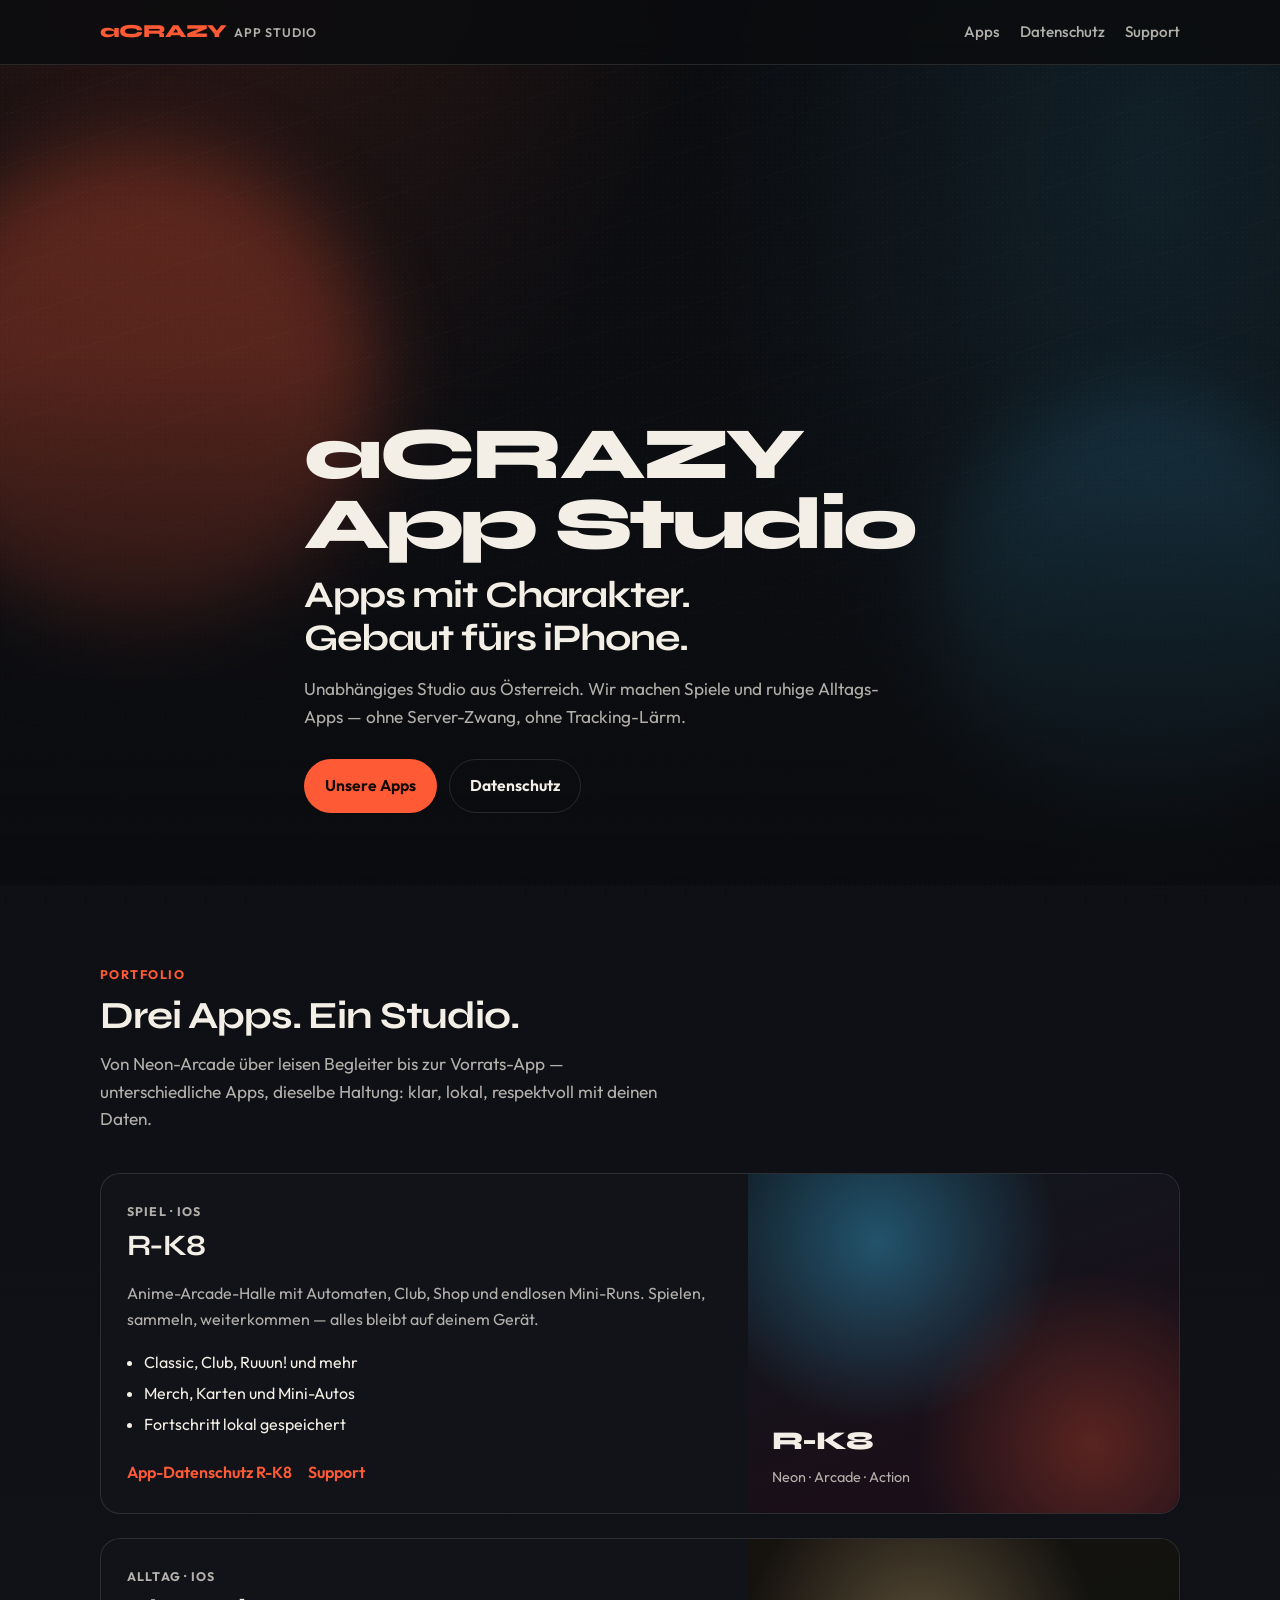
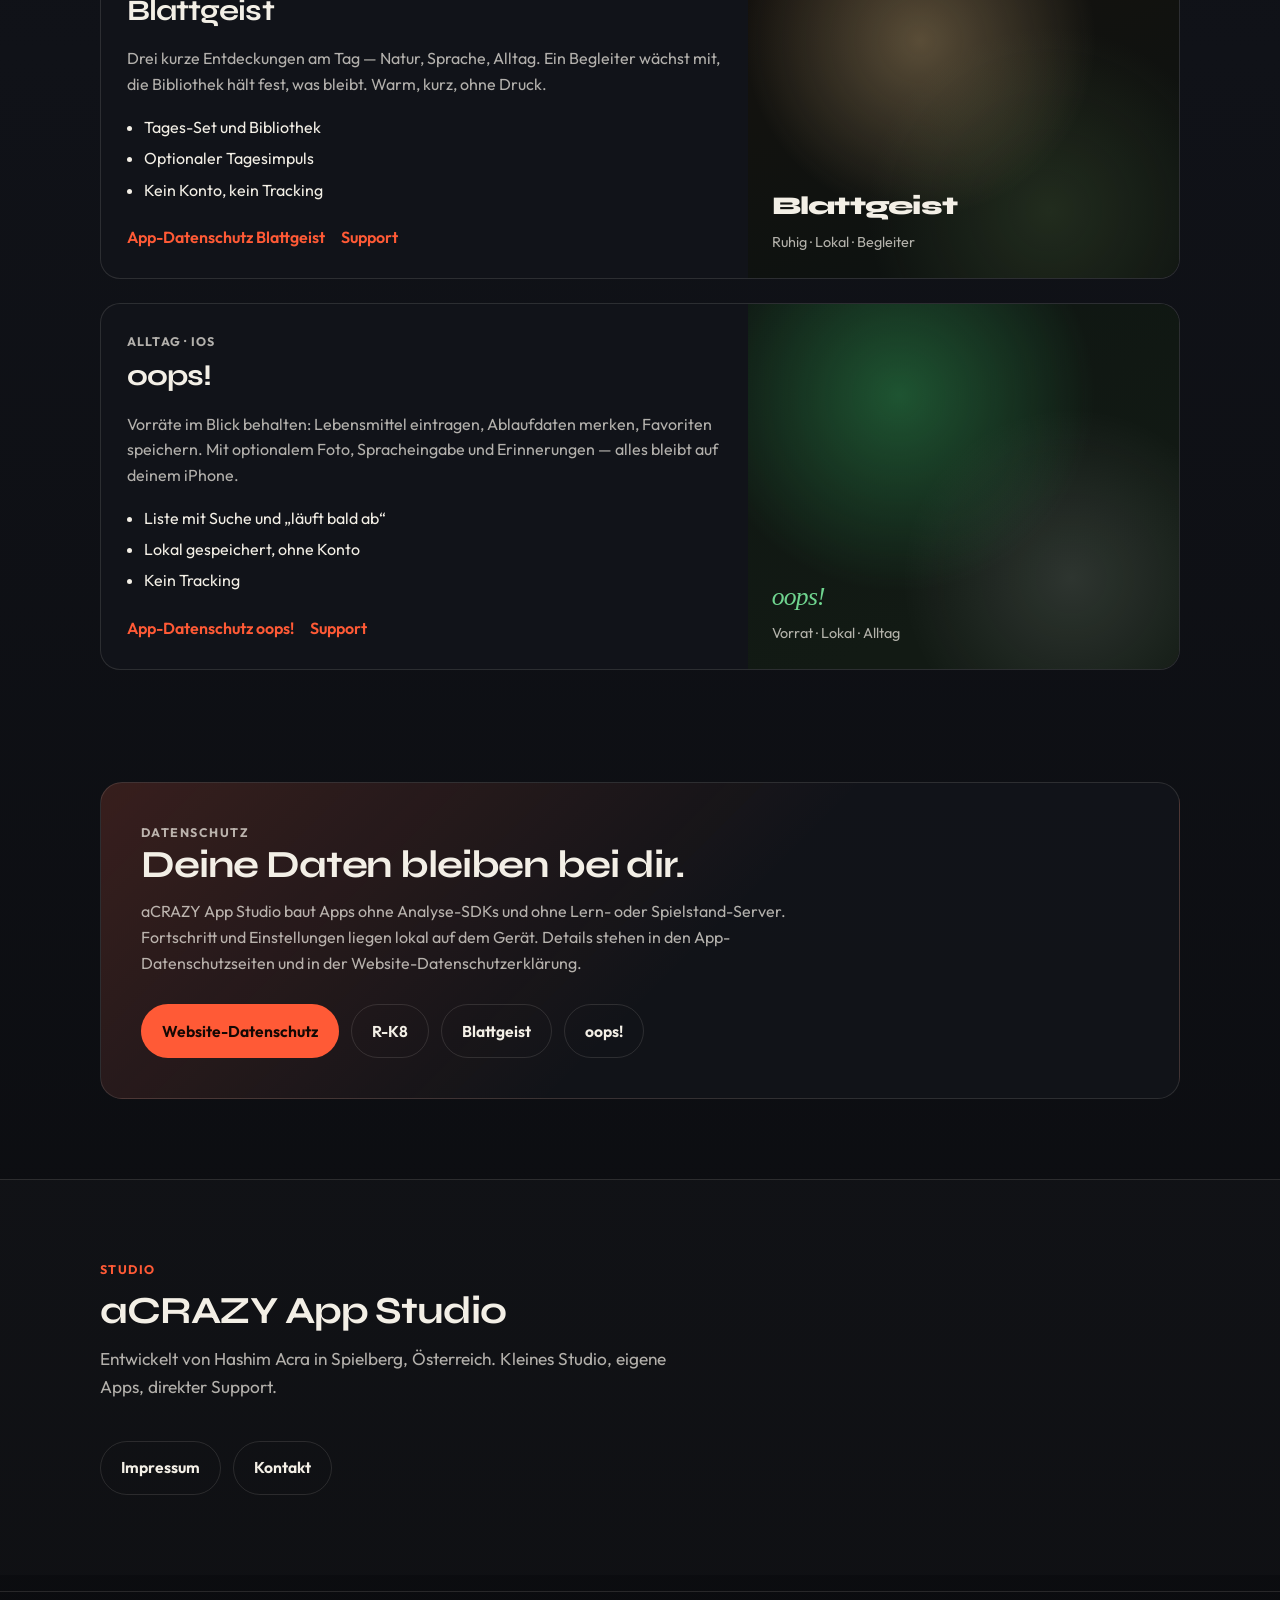
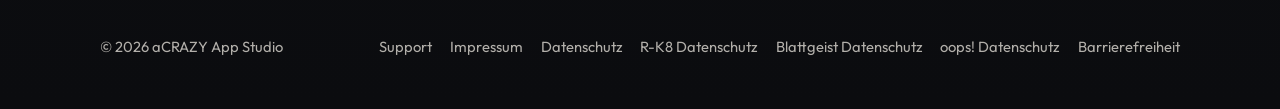
==== commit 42b087f4: "Add files via upload" ====
--- a/index.html
+++ b/index.html
@@ -5,10 +5,10 @@
     <meta name="viewport" content="width=device-width, initial-scale=1.0" />
     <meta
       name="description"
-      content="aCRAZY Game Studio — unabhängiges Studio für iOS-Apps: R-K8 und Blattgeist. Lokal, ohne Tracking. Impressum und Datenschutz."
+      content="aCRAZY App Studio — unabhängiges Studio für iOS-Apps: R-K8, Blattgeist und oops!. Lokal, ohne Tracking. Impressum und Datenschutz."
     />
     <meta name="color-scheme" content="dark" />
-    <title>aCRAZY Game Studio — Apps für iOS</title>
+    <title>aCRAZY App Studio — Apps für iOS</title>
     <link rel="preconnect" href="https://fonts.googleapis.com" />
     <link rel="preconnect" href="https://fonts.gstatic.com" crossorigin />
     <link
@@ -23,9 +23,9 @@
 
     <header class="site-header">
       <nav class="container nav">
-        <a class="brand" href="./index.html" aria-label="aCRAZY Game Studio — Startseite">
+        <a class="brand" href="./index.html" aria-label="aCRAZY App Studio — Startseite">
           <span class="brand-mark">aCRAZY</span>
-          <span class="brand-sub">Game Studio</span>
+          <span class="brand-sub">App Studio</span>
         </a>
         <ul class="nav-links">
           <li><a href="#apps">Apps</a></li>
@@ -43,7 +43,7 @@
           <div class="hero-mesh"></div>
         </div>
         <div class="container hero-copy">
-          <p class="hero-brand-signal">aCRAZY Game Studio</p>
+          <p class="hero-brand-signal">aCRAZY App Studio</p>
           <h1>Apps mit Charakter.<br />Gebaut fürs iPhone.</h1>
           <p class="lead">
             Unabhängiges Studio aus Österreich. Wir machen Spiele und ruhige Alltags-Apps —
@@ -60,10 +60,10 @@
         <div class="container">
           <div class="section-header">
             <p class="section-tag">Portfolio</p>
-            <h2>Zwei Welten. Ein Studio.</h2>
+            <h2>Drei Apps. Ein Studio.</h2>
             <p class="section-lead">
-              Von Neon-Arcade bis leiser Begleiter — unterschiedliche Apps, dieselbe Haltung:
-              klar, lokal, respektvoll mit deinen Daten.
+              Von Neon-Arcade über leisen Begleiter bis zur Vorrats-App — unterschiedliche Apps,
+              dieselbe Haltung: klar, lokal, respektvoll mit deinen Daten.
             </p>
           </div>
 
@@ -116,6 +116,31 @@
                 <span class="visual-hint">Ruhig · Lokal · Begleiter</span>
               </div>
             </article>
+
+            <article class="app-feature app-feature--oops">
+              <div class="app-feature-copy">
+                <p class="app-kicker">Alltag · iOS</p>
+                <h3>oops!</h3>
+                <p>
+                  Vorräte im Blick behalten: Lebensmittel eintragen, Ablaufdaten merken,
+                  Favoriten speichern. Mit optionalem Foto, Spracheingabe und Erinnerungen —
+                  alles bleibt auf deinem iPhone.
+                </p>
+                <ul class="app-points">
+                  <li>Liste mit Suche und „läuft bald ab“</li>
+                  <li>Lokal gespeichert, ohne Konto</li>
+                  <li>Kein Tracking</li>
+                </ul>
+                <div class="app-links">
+                  <a class="text-link" href="./privacy-oops.html">App-Datenschutz oops!</a>
+                  <a class="text-link" href="./support.html">Support</a>
+                </div>
+              </div>
+              <div class="app-feature-visual app-feature-visual--oops" aria-hidden="true">
+                <span class="visual-label">oops!</span>
+                <span class="visual-hint">Vorrat · Lokal · Alltag</span>
+              </div>
+            </article>
           </div>
         </div>
       </section>
@@ -126,7 +151,7 @@
             <p class="section-tag">Datenschutz</p>
             <h2>Deine Daten bleiben bei dir.</h2>
             <p>
-              aCRAZY Game Studio baut Apps ohne Analyse-SDKs und ohne Lern- oder Spielstand-Server.
+              aCRAZY App Studio baut Apps ohne Analyse-SDKs und ohne Lern- oder Spielstand-Server.
               Fortschritt und Einstellungen liegen lokal auf dem Gerät. Details stehen in den
               App-Datenschutzseiten und in der Website-Datenschutzerklärung.
             </p>
@@ -134,6 +159,7 @@
               <a class="btn btn-primary" href="./datenschutz.html">Website-Datenschutz</a>
               <a class="btn btn-secondary" href="./privacy-policy.html">R-K8</a>
               <a class="btn btn-secondary" href="./privacy-blattgeist.html">Blattgeist</a>
+              <a class="btn btn-secondary" href="./privacy-oops.html">oops!</a>
             </div>
           </div>
         </div>
@@ -143,7 +169,7 @@
         <div class="container">
           <div class="section-header">
             <p class="section-tag">Studio</p>
-            <h2>aCRAZY Game Studio</h2>
+            <h2>aCRAZY App Studio</h2>
             <p class="section-lead">
               Entwickelt von Hashim Acra in Spielberg, Österreich.
               Kleines Studio, eigene Apps, direkter Support.
@@ -159,13 +185,14 @@
 
     <footer class="site-footer">
       <div class="container footer-grid">
-        <p>© <span id="year"></span> aCRAZY Game Studio</p>
+        <p>© <span id="year"></span> aCRAZY App Studio</p>
         <nav aria-label="Rechtliches">
           <a href="./support.html">Support</a>
           <a href="./impressum.html">Impressum</a>
           <a href="./datenschutz.html">Datenschutz</a>
           <a href="./privacy-policy.html">R-K8 Datenschutz</a>
           <a href="./privacy-blattgeist.html">Blattgeist Datenschutz</a>
+          <a href="./privacy-oops.html">oops! Datenschutz</a>
           <a href="./barrierefreiheit.html">Barrierefreiheit</a>
         </nav>
       </div>
--- a/styles.css
+++ b/styles.css
@@ -12,6 +12,8 @@
   --leaf-soft: rgba(196, 165, 116, 0.18);
   --arcade: #3ec7ff;
   --arcade-soft: rgba(62, 199, 255, 0.14);
+  --oops: #2f9e57;
+  --oops-soft: rgba(47, 158, 87, 0.18);
   --focus: #ffe8a3;
   --font-display: "Syne", "Avenir Next", system-ui, sans-serif;
   --font-body: "Outfit", "Avenir Next", system-ui, sans-serif;
@@ -403,6 +405,20 @@
     linear-gradient(160deg, #16120e, #0e1210 75%);
 }
 
+.app-feature-visual--oops {
+  background:
+    radial-gradient(circle at 35% 25%, rgba(47, 158, 87, 0.45), transparent 50%),
+    radial-gradient(circle at 75% 75%, rgba(244, 245, 243, 0.12), transparent 40%),
+    linear-gradient(160deg, #0f1612, #121a14 75%);
+}
+
+.app-feature-visual--oops .visual-label {
+  color: #6fd48f;
+  font-family: Georgia, "Times New Roman", serif;
+  font-style: italic;
+  font-weight: 400;
+}
+
 .visual-label {
   font-family: var(--font-display);
   font-size: 1.6rem;
